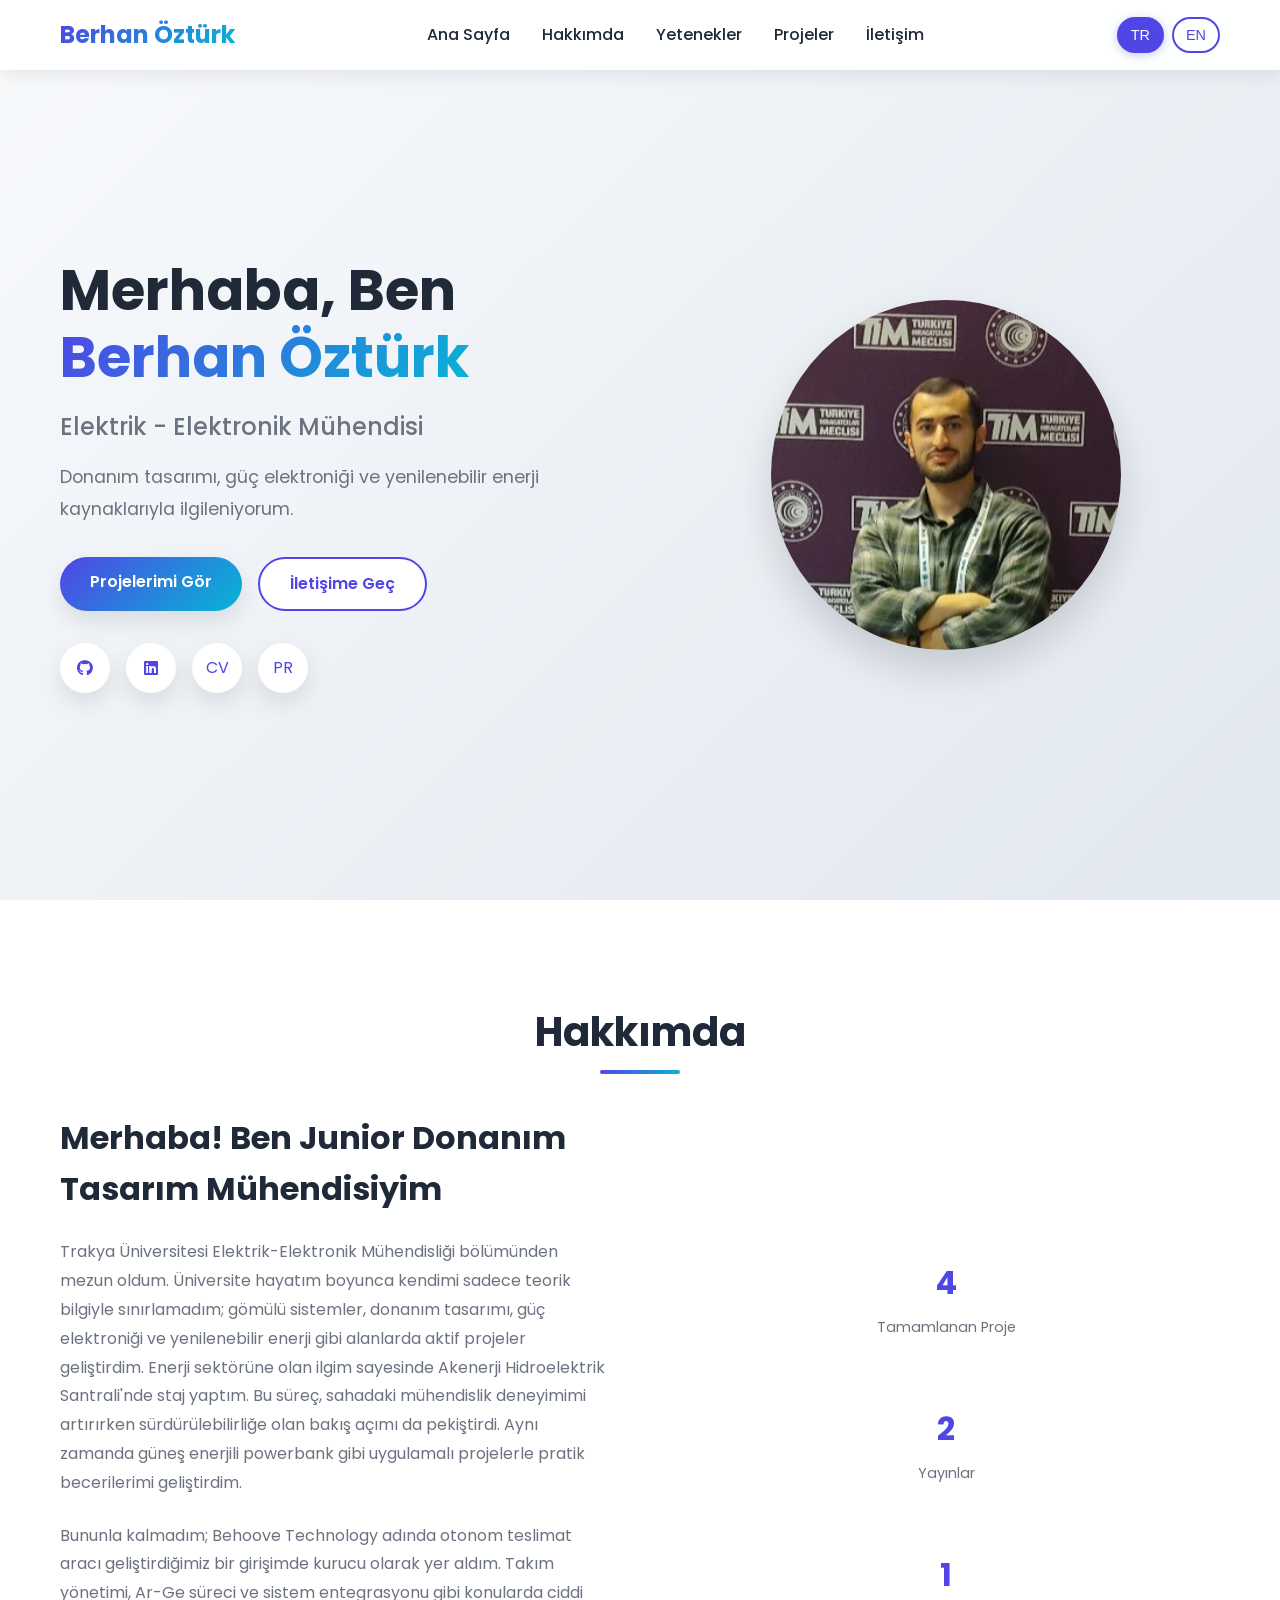
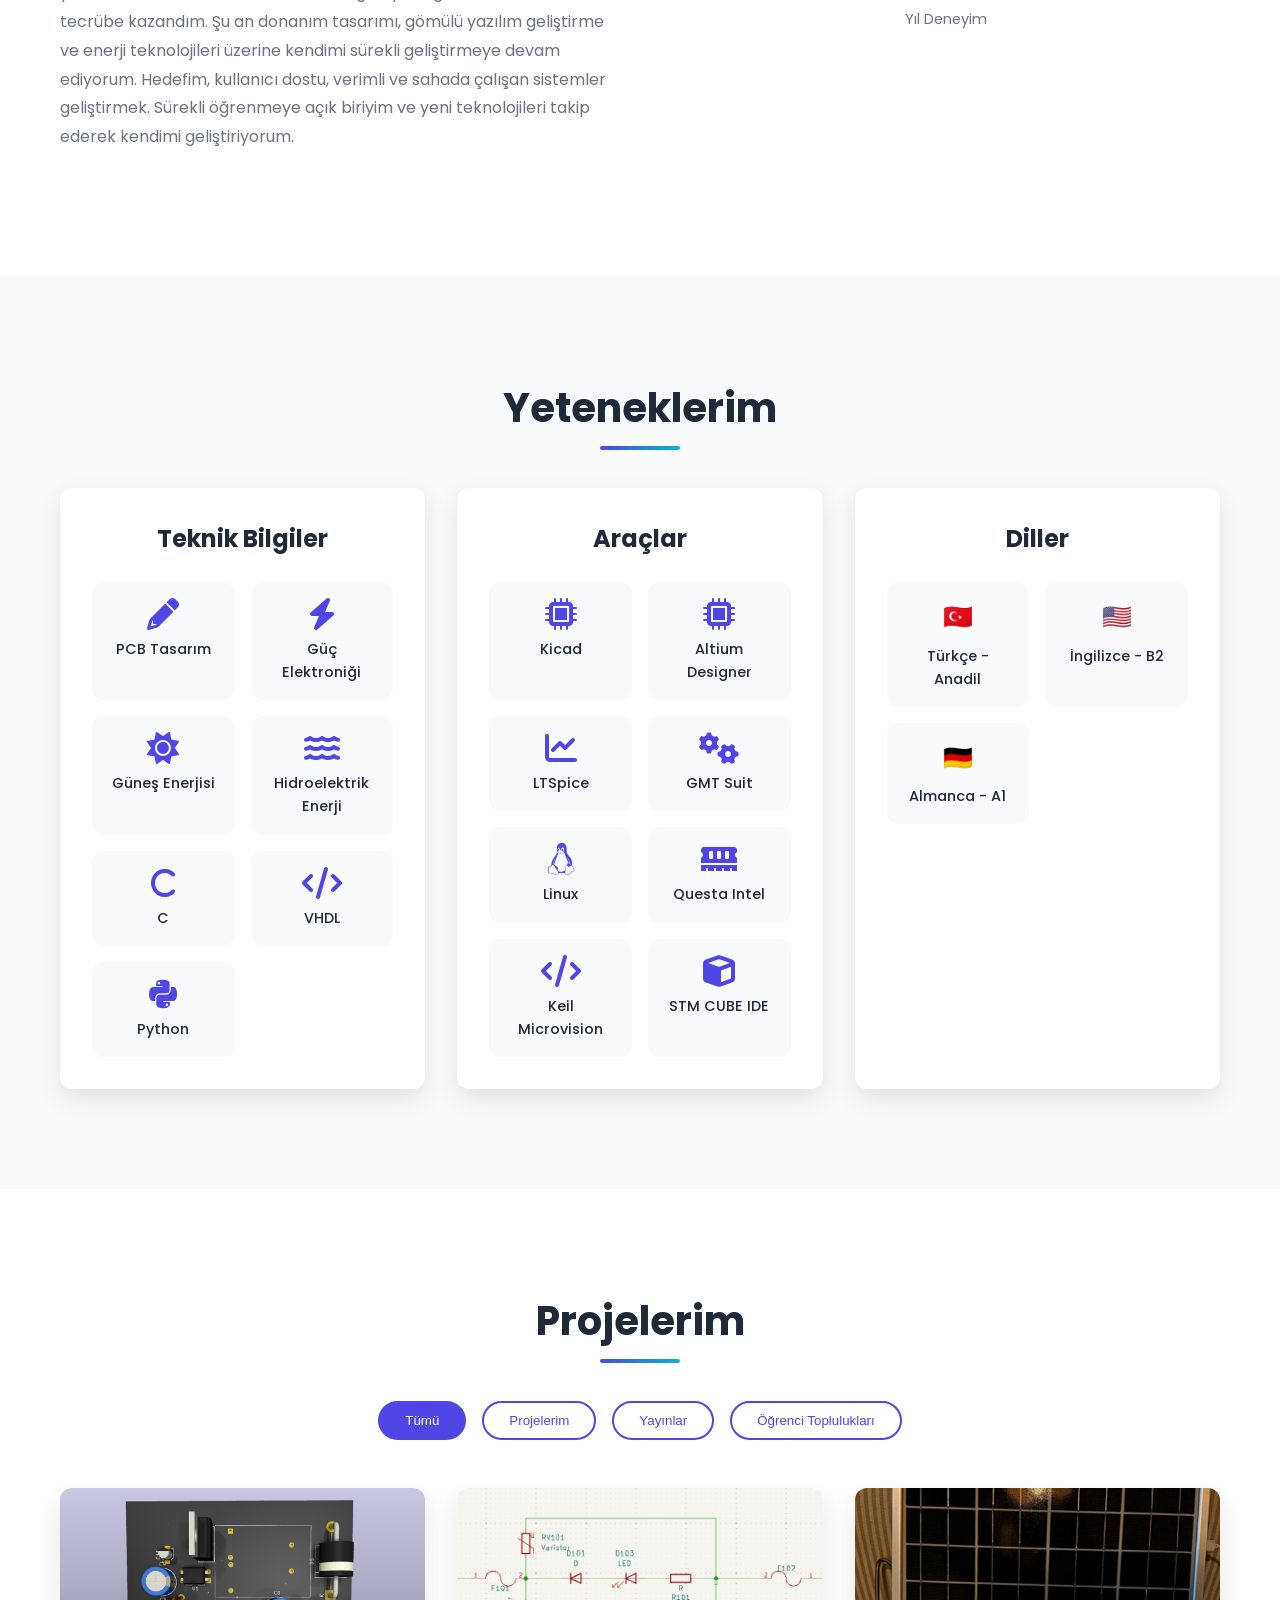
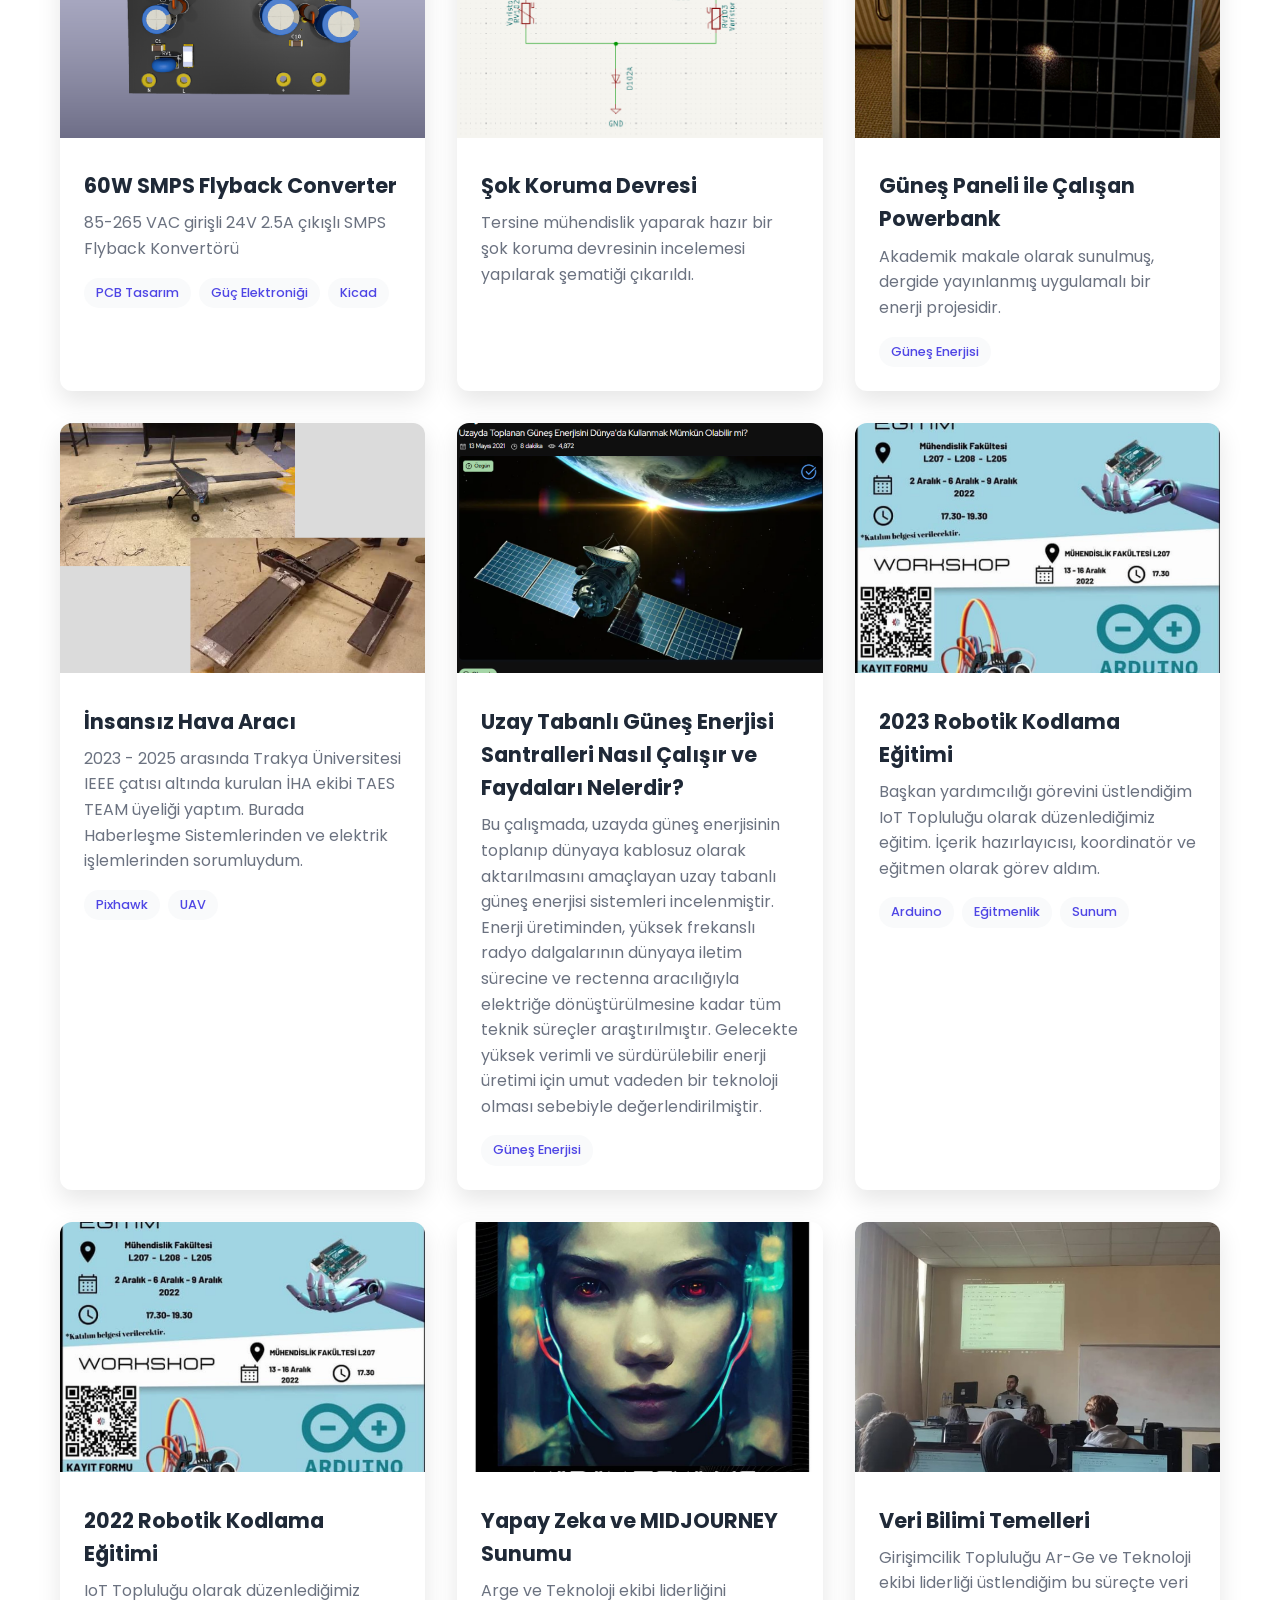
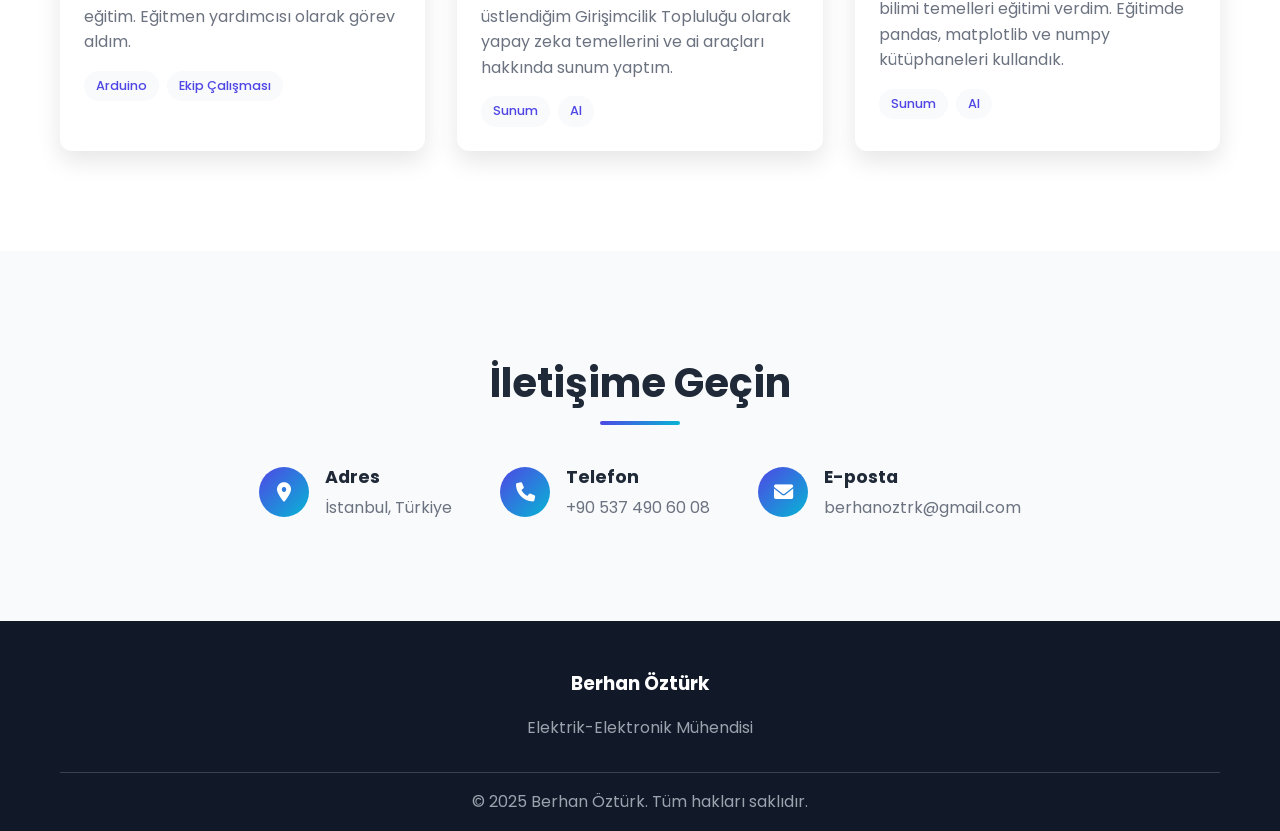
==== index.html @ a97c9b1b "A" ====
<!DOCTYPE html>
<html lang="tr">
<head>
    <meta charset="UTF-8">
    <meta name="viewport" content="width=device-width, initial-scale=1.0">
    <title data-tr="Portfolyo - Berhan Öztürk" data-en="Portfolio - Berhan Ozturk">Portfolyo - Berhan Öztürk</title>
    <link rel="stylesheet" href="style.css">
    <link href="https://cdnjs.cloudflare.com/ajax/libs/font-awesome/6.0.0/css/all.min.css" rel="stylesheet">
    <link href="https://fonts.googleapis.com/css2?family=Poppins:wght@300;400;500;600;700&display=swap" rel="stylesheet">
</head>
<body>
    <!-- Navigation -->
    <nav class="navbar">
        <div class="nav-container">
            <div class="nav-logo">
                <a href="#home">Berhan Öztürk</a>
            </div>
            <div class="nav-menu" id="nav-menu">
                <a href="#home" class="nav-link" data-tr="Ana Sayfa" data-en="Home">Ana Sayfa</a>
                <a href="#about" class="nav-link" data-tr="Hakkımda" data-en="About">Hakkımda</a>
                <a href="#skills" class="nav-link" data-tr="Yetenekler" data-en="Skills">Yetenekler</a>
                <a href="#projects" class="nav-link" data-tr="Projeler" data-en="Projects">Projeler</a>
                <a href="#contact" class="nav-link" data-tr="İletişim" data-en="Contact">İletişim</a>
            </div>
            <div class="language-selector">
                <button class="lang-btn active" data-lang="tr">TR</button>
                <button class="lang-btn" data-lang="en">EN</button>
            </div>
            <div class="nav-toggle" id="nav-toggle">
                <span class="bar"></span>
                <span class="bar"></span>
                <span class="bar"></span>
            </div>
        </div>
    </nav>

    <!-- Hero Section -->
    <section id="home" class="hero">
        <div class="hero-container">
            <div class="hero-content">
                <h1 class="hero-title" data-tr="Merhaba, Ben <span class='highlight'>Berhan Öztürk</span>" data-en="Hello, I'm <span class='highlight'>Berhan Ozturk</span>">Merhaba, Ben <span class="highlight">Berhan Öztürk</span></h1>
                <p class="hero-subtitle" data-tr="Elektrik - Elektronik Mühendisi" data-en="Electrical - Electronic Engineer">Electrical - Electronic Engineer</p>
                <p class="hero-description" data-tr="Donanım tasarımı, güç elektroniği ve yenilenebilir enerji kaynaklarıyla ilgileniyorum." data-en="I work on hardware design, power electronics, and renewable energy systems.">
                    Donanım tasarımı, güç elektroniği ve yenilenebilir enerji kaynaklarıyla ilgileniyorum.
                </p>
                <div class="hero-buttons">
                    <a href="#projects" class="btn btn-primary" data-tr="Projelerimi Gör" data-en="View My Projects">Projelerimi Gör</a>
                    <a href="#contact" class="btn btn-secondary" data-tr="İletişime Geç" data-en="Get In Touch">İletişime Geç</a>
                </div>
                <div class="social-links">
                    <a href="https://github.com/berhanozturk" class="social-link"><i class="fab fa-github"></i></a>
                    <a href="https://www.linkedin.com/in/berhanozturk/" class="social-link"><i class="fab fa-linkedin"></i></a>
                    <a href="./images/CV.pdf" class="social-link">CV</a>
                    <a href="./images/POR.pdf" class="social-link">PR</a>
                </div>
            </div>
            <div class="hero-image">
                <div class="profile-card">
                    <div class="profile-image">
                        <img src="./images/berhan.jpeg" alt="Profil Fotoğrafı">
                    </div>
                </div>
            </div>
        </div>
    </section>

    <!-- About Section -->
    <section id="about" class="about">
        <div class="container">
            <h2 class="section-title" data-tr="Hakkımda" data-en="About Me">Hakkımda</h2>
            <div class="about-content">
                <div class="about-text">
                    <h3 data-tr="Merhaba! Ben Junior Donanım Tasarım Mühendisiyim" data-en="Hello! I'm a Junior Hardware Design Engineer"></h3>
                    <p data-tr="Trakya Üniversitesi Elektrik-Elektronik Mühendisliği bölümünden mezun oldum. Üniversite hayatım boyunca kendimi sadece teorik bilgiyle sınırlamadım; gömülü sistemler, donanım tasarımı, güç elektroniği ve yenilenebilir enerji gibi alanlarda aktif projeler geliştirdim.

Enerji sektörüne olan ilgim sayesinde Akenerji Hidroelektrik Santrali'nde staj yaptım. Bu süreç, sahadaki mühendislik deneyimimi artırırken sürdürülebilirliğe olan bakış açımı da pekiştirdi. Aynı zamanda güneş enerjili powerbank gibi uygulamalı projelerle pratik becerilerimi geliştirdim.

" data-en="I'm an Electrical & Electronics Engineering graduate from Trakya University. I specialize in hardware design, embedded systems, power electronics, and renewable energy technologies. Rather than staying in the theoretical zone, I’ve been hands-on with real-world projects throughout my education.

	During my internship at Akenerji Hydroelectric Power Plant, I gained valuable field experience in energy systems and deepened my understanding of sustainable infrastructure. I've also built practical solutions such as a solar-powered powerbank from scratch. 

	As a founder of Behoove Technology, I took part in the development of an autonomous delivery vehicle, gaining firsthand experience in team coordination, R&D, and full-stack hardware integration.

	Today, I continue improving my skills in embedded hardware, system design, and energy-based technologies — aiming to create reliable, efficient, and user-oriented systems ready for the real world."></p>
                    <p data-tr="Bununla kalmadım; Behoove Technology adında otonom teslimat aracı geliştirdiğimiz bir girişimde kurucu olarak yer aldım. Takım yönetimi, Ar-Ge süreci ve sistem entegrasyonu gibi konularda ciddi tecrübe kazandım.

Şu an donanım tasarımı, gömülü yazılım geliştirme ve enerji teknolojileri üzerine kendimi sürekli geliştirmeye devam ediyorum. Hedefim, kullanıcı dostu, verimli ve sahada çalışan sistemler geliştirmek. Sürekli öğrenmeye açık biriyim ve yeni teknolojileri takip ederek kendimi geliştiriyorum." data-en="I didn't stop there; I was a co-founder of Behoove Technology, a startup where we developed an autonomous delivery vehicle. I gained significant experience in team management, R&D processes, and system integration. Currently, I continue to develop myself in hardware design, embedded software development, and energy technologies. My goal is to develop user-friendly, efficient, and field-ready systems. I am always open to continuous learning and keep myself updated by following new technologies."></p>
                    
                </div>
                 <div class="about-stats">
                        <div class="stat">
                            <h4>4</h4>
                            <p data-tr="Tamamlanan Proje" data-en="Completed Projects">Tamamlanan Proje</p>
                        </div>
                        <div class="stat">
                            <h4>2</h4>
                            <p data-tr="Yayınlar" data-en="Publication">Yayınlar</p>
                        </div>
                        <div class="stat">
                            <h4>1</h4>
                            <p data-tr="Yıl Deneyim" data-en="Years Experience">Yıl Deneyim</p>
                        </div>
                    </div>
            </div>
        </div>
    </section>

    <!-- Skills Section -->
    <section id="skills" class="skills">
        <div class="container">
            <h2 class="section-title" data-tr="Yeteneklerim" data-en="My Skills"></h2>
            <div class="skills-grid">
                <div class="skill-category">
                    <h3 data-tr="Teknik Bilgiler" data-en="Technical Skills">Teknik Bilgiler</h3>
                    <div class="skill-items">
                        <div class="skill-item">
                            <i class="fa fa-pencil"></i>
                            <span data-tr="PCB Tasarım" data-en="PCB Design">PCB Tasarım</span>
                        </div>
			<div class="skill-item">
                            <i class="fa fa-bolt"></i>
                            <span data-tr="Güç Elektroniği" data-en="Power Electronics">Güç Elektroniği</span>
                        </div>
                        <div class="skill-item">
                            <i class="fa fa-sun"></i>
                            <span data-tr="Güneş Enerjisi" data-en="Solar Energy">Güneş Enerjisi</span>
                        </div>
                        <div class="skill-item">
                            <i class="fa fa-water"></i>
                            <span data-tr="Hidroelektrik Enerji" data-en="Hydroelectric Energy">Hidroelektrik Enerji</span>
                        </div>
                        <div class="skill-item">
                            <i class="fab fa-c"></i>
                            <span>C</span>
                        </div>
                        <div class="skill-item">
                            <i class="fa fa-code"></i>
                            <span>VHDL</span>
                        </div>
			<div class="skill-item">
                            <i class="fab fa-python"></i>
                            <span>Python</span>
                        </div>
                    </div>
                </div>
                <div class="skill-category">
                    <h3 data-tr="Araçlar" data-en="Tools">Araçlar</h3>
                    <div class="skill-items">
                        <div class="skill-item">
                            <i class="fas fa-microchip"></i>
                            <span>Kicad</span>
                        </div>
                        <div class="skill-item">
                            <i class="fas fa-microchip"></i>
                            <span>Altium Designer</span>
                        </div>
                        <div class="skill-item">
                            <i class="fas fa-chart-line"></i>
                            <span>LTSpice</span>
                        </div>
                        <div class="skill-item">
                            <i class="fas fa-cogs"></i>
                            <span>GMT Suit</span>
                        </div>
			<div class="skill-item">
                            <i class="fab fa-linux"></i>
                            <span>Linux</span>
                        </div>
			<div class="skill-item">
                            <i class="fas fa-memory"></i>
                            <span>Questa Intel</span>
                        </div>
			<div class="skill-item">
                            <i class="fas fa-code"></i>
                            <span>Keil Microvision</span>
                        </div>
			<div class="skill-item">
                            <i class="fas fa-cube"></i>
                            <span>STM CUBE IDE</span>
                        </div>
                    </div>
                </div>
                <div class="skill-category">
                    <h3 data-tr="Diller" data-en="Languages">Diller</h3>
                    <div class="skill-items">
                        <div class="skill-item">
                            <span class="flag-icon">🇹🇷</span>
                            <span data-tr="Türkçe - Anadil" data-en="Turkish - Native">Türkçe - Anadil</span>
                        </div>
                        <div class="skill-item">
                            <span class="flag-icon">🇺🇸</span>
                            <span data-tr="İngilizce - B2" data-en="English - B2">İngilizce - B2</span>
                        </div>
                        <div class="skill-item">
                            <span class="flag-icon">🇩🇪</span>
                            <span data-tr="Almanca - A1" data-en="German - A1">Almanca - A1</span>
                        </div>
                    </div>
                </div>
            </div>
        </div>
    </section>

    <!-- Projects Section -->
    <section id="projects" class="projects">
        <div class="container">
            <h2 class="section-title" data-tr="Projelerim" data-en="My Projects">Projelerim</h2>
            <div class="projects-filter">
                <button class="filter-btn active" data-filter="all" data-tr="Tümü" data-en="All">Tümü</button>
                <button class="filter-btn" data-filter="Projects" data-tr="Projelerim" data-en="Projects">Projelerim</button>
                <button class="filter-btn" data-filter="Publication" data-tr="Yayınlar" data-en="Publication">Yayınlar</button>
                <button class="filter-btn" data-filter="University" data-tr="Öğrenci Toplulukları" data-en="University">Öğrenci Toplulukları</button>
            </div>
            <div class="projects-grid">
                <div class="project-card" data-category="Projects">
                    <div class="project-image">
                        <img src="./images/flyback.png" alt="Flyback">
                        <div class="project-overlay">
                            <div class="project-links">
                                
                                <a href="#" class="project-link"><i class="fab fa-github"></i></a>
                            </div>
                        </div>
                    </div>
                    <div class="project-content">
                        <h3 data-tr="60W SMPS Flyback Converter" data-en="60W SMPS Flyback Converter">60W SMPS Flyback Converter</h3>
                        <p data-tr="85-265 VAC girişli 24V 2.5A çıkışlı SMPS Flyback Konvertörü" data-en="input: 85-265 VAC, output: 24V 2.5A SMPS Flyback Converter">85-265 VAC girişli 24V 2.5A çıkışlı SMPS Flyback Konvertörü.</p>
                        <div class="project-tech">
                            <span>PCB Tasarım</span>
                            <span>Güç Elektroniği</span>
                            <span>Kicad</span>
                        </div>
                    </div>
                </div>

                <div class="project-card" data-category="Projects">
                    <div class="project-image">
                        <img src="./images/sokkoruma.png" alt="Şok Koruma Devresi">
                        <div class="project-overlay">
                            <div class="project-links">
                                <a href="#" class="project-link"><i class="fab fa-github"></i></a>
                            </div>
                        </div>
                    </div>
                    <div class="project-content">
                        <h3 data-tr="Şok Koruma Devresi" data-en="Electric Shock Protection Circuit">Şok Koruma Devresi</h3>
                        <p data-tr="Tersine mühendislik yaparak hazır bir şok koruma devresinin incelemesi yapılarak şematiği çıkarıldı." data-en="A reverse engineering study was conducted on a pre-built electric shock protection circuit, and its schematic was extracted.</p>
                        <div class="project-tech">
                            <span>PCB Tasarım</span>
                            <span>Kicad</span>
                        </div>
                    </div>
                

                <div class="project-card" data-category="Projects">
                    <div class="project-image">
                        <img src="./images/gunes.png" alt="Güneş Paneli ile Çalışan Powerbank">
                        <div class="project-overlay">
                            <div class="project-links">
                                <a href="#" class="project-link"><i class="fab fa-github"></i></a>
                            </div>
                        </div>
                    </div>
                    <div class="project-content">
                        <h3 data-tr="Güneş Paneli ile Çalışan Powerbank" data-en="APPLICATION OF A SOLAR-POWERED PORTABLE CHARGER">Güneş Paneli ile Çalışan Powerbank</h3>
                        <p data-tr="Akademik makale olarak sunulmuş, dergide yayınlanmış uygulamalı bir enerji projesidir." data-en="This is an applied energy project that was formally presented as a research paper and published in a peer-reviewed journal.">Akademik makale olarak sunulmuş, dergide yayınlanmış uygulamalı bir enerji projesidir.</p>
                        <div class="project-tech">
                            <span>Güneş Enerjisi</span>
                        </div>
                    </div>
                </div>

                <div class="project-card" data-category="Projects">
                    <div class="project-image">
                        <img src="./images/iha.png" alt="IHA">
                        <div class="project-overlay">
                            <div class="project-links">
                                <a href="#" class="project-link"><i class="fas fa-eye"></i></a>
                            </div>
                        </div>
                    </div>
                    <div class="project-content">
                        <h3 data-tr="İnsansız Hava Aracı" data-en="UAV">İnsansız Hava Aracı</h3>
                        <p data-tr="2023 - 2025 arasında Trakya Üniversitesi IEEE çatısı altında kurulan İHA ekibi TAES TEAM üyeliği yaptım. Burada Haberleşme Sistemlerinden ve elektrik işlemlerinden sorumluydum." data-en="Between 2023 and 2025, I was a member of the TAES TEAM, an unmanned aerial vehicle (UAV) team founded under the IEEE branch at Trakya University. I was responsible for communication systems and electrical operations within the team.">2023 - 2025 arasında Trakya Üniversitesi IEEE çatısı altında kurulan İHA ekibi TAES TEAM üyeliği yaptım. Burada Haberleşme Sistemlerinden ve elektrik işlemlerinden sorumluydum.</p>
                        <div class="project-tech">
                            <span>Pixhawk</span>
                            <span>UAV</span>
                        </div>
                    </div>
                </div>
                
                <div class="project-card" data-category="Publication">
                    <div class="project-image">
                        <img src="./images/makale.png" alt="Makale">
                        <div class="project-overlay">
                            <div class="project-links">
                                <a href="#" class="project-link"><i class="fab fa-github"></i></a>
                            </div>
                        </div>
                    </div>
                    <div class="project-content">
                        <h3 data-tr="Uzay Tabanlı Güneş Enerjisi Santralleri Nasıl Çalışır ve Faydaları Nelerdir?" data-en="How Space-Based Solar Power Plants Work and What Their Benefits Are">Uzay Tabanlı Güneş Enerjisi Santralleri Nasıl Çalışır ve Faydaları Nelerdir?</h3>
                        <p data-tr="Bu çalışmada, uzayda güneş enerjisinin toplanıp dünyaya kablosuz olarak aktarılmasını amaçlayan uzay tabanlı güneş enerjisi sistemleri incelenmiştir. Enerji üretiminden, yüksek frekanslı radyo dalgalarının dünyaya iletim sürecine ve rectenna aracılığıyla elektriğe dönüştürülmesine kadar tüm teknik süreçler araştırılmıştır. Gelecekte yüksek verimli ve sürdürülebilir enerji üretimi için umut vadeden bir teknoloji olması sebebiyle değerlendirilmiştir." data-en="This study investigates space-based solar power (SBSP) systems, which aim to collect solar energy in space and transmit it wirelessly to Earth. The research covers the entire technical process — from energy generation, the transmission of high-frequency radio waves to Earth, to their conversion into electricity via rectennas. SBSP is evaluated as a promising technology for high-efficiency and sustainable energy production in the future.">Bu çalışmada, uzayda güneş enerjisinin toplanıp dünyaya kablosuz olarak aktarılmasını amaçlayan uzay tabanlı güneş enerjisi sistemleri incelenmiştir. Enerji üretiminden, yüksek frekanslı radyo dalgalarının dünyaya iletim sürecine ve rectenna aracılığıyla elektriğe dönüştürülmesine kadar tüm teknik süreçler araştırılmıştır. Gelecekte yüksek verimli ve sürdürülebilir enerji üretimi için umut vadeden bir teknoloji olması sebebiyle değerlendirilmiştir.</p>
                        <div class="project-tech">
                            <span>Güneş Enerjisi</span>
                        </div>
                    </div>
                </div>
                <div class="project-card" data-category="University">
                    <div class="project-image">
                        <img src="./images/robotik.png" alt="Robotik Kodlama Eğitimi">
                        <div class="project-overlay">
                            <div class="project-links">
                                <a href="#" class="project-link"><i class="fab fa-github"></i></a>
                            </div>
                        </div>
                    </div>
                    <div class="project-content">
                        <h3 data-tr="2023 Robotik Kodlama Eğitimi" data-en="2023 Robotic Coding Lessons">2023 Robotik Kodlama Eğitimi</h3>
                        <p data-tr="Başkan yardımcılığı görevini üstlendiğim IoT Topluluğu olarak düzenlediğimiz eğitim. İçerik hazırlayıcısı, koordinatör ve eğitmen olarak görev aldım." data-en="As the Vice President of the IoT Community, I organized a training program where I served as the content developer, coordinator, and instructor.">Başkan yardımcılığı görevini üstlendiğim IoT Topluluğu olarak düzenlediğimiz eğitim. İçerik hazırlayıcısı, koordinatör ve eğitmen olarak görev aldım.</p>
                        <div class="project-tech">
                            <span>Arduino</span>
                            <span>Eğitmenlik</span>
                            <span>Sunum</span>
                        </div>
                    </div>
                </div>
                <div class="project-card" data-category="University">
                    <div class="project-image">
                        <img src="./images/robotik.png" alt="Blog Sitesi">
                        <div class="project-overlay">
                            <div class="project-links">
                                <a href="#" class="project-link"><i class="fab fa-github"></i></a>
                            </div>
                        </div>
                    </div>
                    <div class="project-content">
                        <h3 data-tr="2022 Robotik Kodlama Eğitimi" data-en="2022 Robotic Coding Lessons">2022 Robotik Kodlama Eğitimi</h3>
                        <p data-tr="IoT Topluluğu olarak düzenlediğimiz eğitim. Eğitmen yardımcısı olarak görev aldım." data-en="I took part as an assistant instructor in a training program organized by the IoT Community.">IoT Topluluğu olarak düzenlediğimiz eğitim. Eğitmen yardımcısı olarak görev aldım.</p>
                        <div class="project-tech">
                            <span>Arduino</span>
                            <span>Ekip Çalışması</span>
                        </div>
                    </div>
                </div>
                <div class="project-card" data-category="University">
                    <div class="project-image">
                        <img src="./images/ai.png" alt="AI ve MIDJOURNEY Sunumu">
                        <div class="project-overlay">
                            <div class="project-links">
                                <a href="#" class="project-link"><i class="fab fa-github"></i></a>
                            </div>
                        </div>
                    </div>
                    <div class="project-content">
                        <h3 data-tr="Yapay Zeka ve MIDJOURNEY Sunumu" data-en="AI and MIdjourney">Yapay Zeka ve MIDJOURNEY Sunumu</h3>
                        <p data-tr="Arge ve Teknoloji ekibi liderliğini üstlendiğim Girişimcilik Topluluğu olarak yapay zeka temellerini ve ai araçları hakkında sunum yaptım." data-en="As the R&D and Technology Team Lead of the Entrepreneurship Community, I delivered a presentation on the fundamentals of artificial intelligence and AI tools.">Arge ve Teknoloji ekibi liderliğini üstlendiğim Girişimcilik Topluluğu olarak yapay zeka temellerini ve ai araçları hakkında sunum yaptım.</p>
                        <div class="project-tech">
                            <span>Sunum</span>
                            <span>AI</span>
                        </div>
                    </div>
                </div>
                <div class="project-card" data-category="University">
                    <div class="project-image">
                        <img src="./images/veribilimi.png" alt="Veri Bilimi Temelleri">
                        <div class="project-overlay">
                            <div class="project-links">
                                <a href="#" class="project-link"><i class="fab fa-github"></i></a>
                            </div>
                        </div>
                    </div>
                    <div class="project-content">
                        <h3 data-tr="Veri Bilimi Temelleri" data-en="Basic Data Science">Veri Bilimi Temelleri</h3>
                        <p data-tr="Girişimcilik Topluluğu Ar-Ge ve Teknoloji ekibi liderliği üstlendiğim bu süreçte veri bilimi temelleri eğitimi verdim. Eğitimde pandas, matplotlib ve numpy kütüphaneleri kullandık." data-en="During my time as the R&D and Technology Team Lead of the Entrepreneurship Community, I conducted a training on the fundamentals of data science. The training covered key Python libraries such as Pandas, Matplotlib, and NumPy.">Arge ve Teknoloji ekibi liderliğini üstlendiğim Girişimcilik Topluluğu olarak yapay zeka temellerini ve ai araçları hakkında sunum yaptım.</p>
                        <div class="project-tech">
                            <span>Sunum</span>
                            <span>AI</span>
                        </div>
                    </div>
                </div>
    </section>

 <!-- Contact Section -->
    <section id="contact" class="contact">
        <div class="container">
            <h2 class="section-title" data-tr="İletişime Geçin" data-en="Get In Touch">İletişime Geçin</h2>
            <div class="contact-content">
                <div class="contact-info">
                    <div class="contact-item">
                        <i class="fas fa-map-marker-alt"></i>
                        <div>
                            <h4 data-tr="Adres" data-en="Address">Adres</h4>
                            <p data-tr="İstanbul, Türkiye" data-en="Istanbul, Turkey">İstanbul, Türkiye</p>
                        </div>
                    </div>
                    <div class="contact-item">
                        <i class="fas fa-phone"></i>
                        <div>
                            <h4 data-tr="Telefon" data-en="Phone">Telefon</h4>
                            <p>+90 537 490 60 08</p>
                        </div>
                    </div>
                    <div class="contact-item">
                        <i class="fas fa-envelope"></i>
                        <div>
                            <h4 data-tr="E-posta" data-en="Email">E-posta</h4>
                            <p>berhanoztrk@gmail.com</p>
                        </div>
                    </div>
                </div>
            </div>
        </div>
    </section>

    <!-- Footer -->
    <footer class="footer">
        <div class="container">
            <div class="footer-content">
                <div class="footer-section">
                    <h3 data-tr="Berhan Öztürk" data-en="Berhan Ozturk">Berhan Öztürk</h3>
                    <p data-tr="Elektrik-Elektronik Mühendisi" data-en="Electrical-Electronics Engineer">Elektrik-Elektronik Mühendisi</p>
                </div>
                
            </div>
            <div class="footer-bottom">
                <p data-tr="&copy; 2025 Berhan Öztürk. Tüm hakları saklıdır." data-en="&copy; 2025 Berhan Ozturk. All rights reserved.">&copy; 2025 Berhan Öztürk. Tüm hakları saklıdır.</p>
            </div>
        </div>
    </footer>

    <script src="script.js"></script>
</body>
</html>
---- style.css ----
/* Reset and Base Styles */
* {
    margin: 0;
    padding: 0;
    box-sizing: border-box;
}

:root {
    --primary-color: #4f46e5;
    --secondary-color: #06b6d4;
    --accent-color: #f59e0b;
    --text-dark: #1f2937;
    --text-light: #6b7280;
    --text-white: #ffffff;
    --bg-dark: #111827;
    --bg-light: #f9fafb;
    --bg-white: #ffffff;
    --gradient: linear-gradient(135deg, #4f46e5 0%, #06b6d4 100%);
    --shadow: 0 10px 25px rgba(0, 0, 0, 0.1);
    --shadow-lg: 0 20px 40px rgba(0, 0, 0, 0.15);
    --border-radius: 12px;
    --transition: all 0.3s ease;
}

body {
    font-family: 'Poppins', sans-serif;
    line-height: 1.6;
    color: var(--text-dark);
    background-color: var(--bg-white);
    overflow-x: hidden;
}

.container {
    max-width: 1200px;
    margin: 0 auto;
    padding: 0 20px;
}

/* Navigation */
.navbar {
    position: fixed;
    top: 0;
    width: 100%;
    background: rgba(255, 255, 255, 0.95);
    backdrop-filter: blur(10px);
    z-index: 1000;
    padding: 1rem 0;
    transition: var(--transition);
    box-shadow: 0 2px 20px rgba(0, 0, 0, 0.1);
}

.nav-container {
    max-width: 1200px;
    margin: 0 auto;
    padding: 0 20px;
    display: flex;
    justify-content: space-between;
    align-items: center;
}

.nav-logo a {
    font-size: 1.5rem;
    font-weight: 700;
    color: var(--primary-color);
    text-decoration: none;
    background: var(--gradient);
    -webkit-background-clip: text;
    -webkit-text-fill-color: transparent;
    background-clip: text;
}

.nav-menu {
    display: flex;
    gap: 2rem;
}

.nav-link {
    color: var(--text-dark);
    text-decoration: none;
    font-weight: 500;
    transition: var(--transition);
    position: relative;
}

.nav-link::after {
    content: '';
    position: absolute;
    bottom: -5px;
    left: 0;
    width: 0;
    height: 2px;
    background: var(--gradient);
    transition: var(--transition);
}

.nav-link:hover::after {
    width: 100%;
}

.nav-toggle {
    display: none;
    flex-direction: column;
    cursor: pointer;
}

.language-selector {
    display: flex;
    gap: 0.5rem;
}

.lang-btn {
    padding: 8px 12px;
    border: 2px solid var(--primary-color);
    background: transparent;
    color: var(--primary-color);
    border-radius: 20px;
    cursor: pointer;
    font-weight: 500;
    font-size: 0.9rem;
    transition: var(--transition);
    min-width: 45px;
}

.lang-btn:hover {
    background: var(--primary-color);
    color: var(--text-white);
    transform: translateY(-1px);
}

.lang-btn.active {
    background: var(--primary-color);
    color: var(--text-white);
    box-shadow: 0 2px 10px rgba(79, 70, 229, 0.3);
}

.bar {
    width: 25px;
    height: 3px;
    background: var(--text-dark);
    margin: 3px 0;
    transition: var(--transition);
}

/* Hero Section */
.hero {
    min-height: 100vh;
    display: flex;
    align-items: center;
    background: linear-gradient(135deg, #f8fafc 0%, #e2e8f0 100%);
    padding: 100px 0 50px;
}

.hero-container {
    max-width: 1200px;
    margin: 0 auto;
    padding: 0 20px;
    display: grid;
    grid-template-columns: 1fr 1fr;
    gap: 4rem;
    align-items: center;
}

.hero-title {
    font-size: 3.5rem;
    font-weight: 700;
    margin-bottom: 1rem;
    line-height: 1.2;
}

.highlight {
    background: var(--gradient);
    -webkit-background-clip: text;
    -webkit-text-fill-color: transparent;
    background-clip: text;
}

.hero-subtitle {
    font-size: 1.5rem;
    color: var(--text-light);
    margin-bottom: 1rem;
    font-weight: 500;
}

.hero-description {
    font-size: 1.1rem;
    color: var(--text-light);
    margin-bottom: 2rem;
    line-height: 1.8;
}

.hero-buttons {
    display: flex;
    gap: 1rem;
    margin-bottom: 2rem;
}

.btn {
    padding: 12px 30px;
    border-radius: 50px;
    text-decoration: none;
    font-weight: 600;
    transition: var(--transition);
    border: none;
    cursor: pointer;
    display: inline-block;
    text-align: center;
}

.btn-primary {
    background: var(--gradient);
    color: var(--text-white);
    box-shadow: var(--shadow);
}

.btn-primary:hover {
    transform: translateY(-2px);
    box-shadow: var(--shadow-lg);
}

.btn-secondary {
    background: var(--bg-white);
    color: var(--primary-color);
    border: 2px solid var(--primary-color);
}

.btn-secondary:hover {
    background: var(--primary-color);
    color: var(--text-white);
    transform: translateY(-2px);
}

.social-links {
    display: flex;
    gap: 1rem;
}

.social-link {
    width: 50px;
    height: 50px;
    border-radius: 50%;
    background: var(--bg-white);
    display: flex;
    align-items: center;
    justify-content: center;
    color: var(--primary-color);
    text-decoration: none;
    box-shadow: var(--shadow);
    transition: var(--transition);
}

.social-link:hover {
    background: var(--primary-color);
    color: var(--text-white);
    transform: translateY(-3px);
}

.profile-card {
    position: relative;
    display: flex;
    justify-content: center;
}

.profile-image {
    width: 350px;
    height: 350px;
    border-radius: 50%;
    overflow: hidden;
    box-shadow: var(--shadow-lg);
    position: relative;
}

.profile-image::before {
    content: '';
    position: absolute;
    inset: -5px;
    background: var(--gradient);
    border-radius: 50%;
    z-index: -1;
}

.profile-image img {
    width: 100%;
    height: 100%;
    object-fit: cover;
}

/* About Section */
.about {
    padding: 100px 0;
    background: var(--bg-white);
}

.section-title {
    font-size: 2.5rem;
    font-weight: 700;
    text-align: center;
    margin-bottom: 3rem;
    color: var(--text-dark);
    position: relative;
}

.section-title::after {
    content: '';
    position: absolute;
    bottom: -10px;
    left: 50%;
    transform: translateX(-50%);
    width: 80px;
    height: 4px;
    background: var(--gradient);
    border-radius: 2px;
}

.about-content {
    display: grid;
    grid-template-columns: 1fr 1fr;
    gap: 4rem;
    align-items: center;
}

.about-text h3 {
    font-size: 2rem;
    margin-bottom: 1.5rem;
    color: var(--text-dark);
}

.about-text p {
    color: var(--text-light);
    margin-bottom: 1.5rem;
    line-height: 1.8;
}

.about-stats {
    display: grid;
    gap: 2rem;
    margin-top: 2rem;
}

.stat {
    text-align: center;
    margin-bottom: 2rem;
}

.stat h4 {
    font-size: 2rem;
    font-weight: 700;
    color: var(--primary-color);
    margin-bottom: 0.5rem;
}

.stat p {
    color: var(--text-light);
    font-size: 0.9rem;
}

.about-image img {
    width: 100%;
    height: auto;
    border-radius: var(--border-radius);
    box-shadow: var(--shadow-lg);
}

/* Skills Section */
.skills {
    padding: 100px 0;
    background: var(--bg-light);
}

.skills-grid {
    display: grid;
    grid-template-columns: repeat(3, 1fr);
    gap: 2rem;
}

.skill-category {
    background: var(--bg-white);
    padding: 2rem;
    border-radius: var(--border-radius);
    box-shadow: var(--shadow);
    transition: var(--transition);
}

.skill-category:hover {
    transform: translateY(-5px);
    box-shadow: var(--shadow-lg);
}

.skill-category h3 {
    font-size: 1.5rem;
    margin-bottom: 1.5rem;
    color: var(--text-dark);
    text-align: center;
}

.skill-items {
    display: grid;
    grid-template-columns: repeat(2, 1fr);
    gap: 1rem;
    text-align: center;
}

.skill-item {
    display: flex;
    flex-direction: column;
    align-items: center;
    padding: 1rem;
    border-radius: var(--border-radius);
    background: var(--bg-light);
    transition: var(--transition);
}

.skill-item:hover {
    background: var(--primary-color);
    color: var(--text-white);
    transform: scale(1.05);
}

.skill-item i {
    font-size: 2rem;
    margin-bottom: 0.5rem;
    color: var(--primary-color);
}

.skill-item:hover i {
    color: var(--text-white);
}

.skill-item span {
    font-weight: 500;
    font-size: 0.9rem;
}

.flag-icon {
    font-size: 1.5rem !important;
    margin-bottom: 0.5rem !important;
    display: block !important;
}

/* Projects Section */
.projects {
    padding: 100px 0;
    background: var(--bg-white);
}

.projects-filter {
    display: flex;
    justify-content: center;
    gap: 1rem;
    margin-bottom: 3rem;
}

.filter-btn {
    padding: 10px 25px;
    border: 2px solid var(--primary-color);
    background: transparent;
    color: var(--primary-color);
    border-radius: 25px;
    cursor: pointer;
    font-weight: 500;
    transition: var(--transition);
}

.filter-btn.active,
.filter-btn:hover {
    background: var(--primary-color);
    color: var(--text-white);
}

.projects-grid {
    display: grid;
    grid-template-columns: repeat(auto-fit, minmax(350px, 1fr));
    gap: 2rem;
}

.project-card {
    background: var(--bg-white);
    border-radius: var(--border-radius);
    overflow: hidden;
    box-shadow: var(--shadow);
    transition: var(--transition);
}

.project-card:hover {
    transform: translateY(-5px);
    box-shadow: var(--shadow-lg);
}

.project-image {
    position: relative;
    overflow: hidden;
}

.project-image img {
    width: 100%;
    height: 250px;
    object-fit: cover;
    transition: var(--transition);
}

.project-overlay {
    position: absolute;
    top: 0;
    left: 0;
    right: 0;
    bottom: 0;
    background: rgba(79, 70, 229, 0.9);
    display: flex;
    align-items: center;
    justify-content: center;
    opacity: 0;
    transition: var(--transition);
}

.project-card:hover .project-overlay {
    opacity: 1;
}

.project-links {
    display: flex;
    gap: 1rem;
}

.project-link {
    width: 50px;
    height: 50px;
    border-radius: 50%;
    background: var(--bg-white);
    display: flex;
    align-items: center;
    justify-content: center;
    color: var(--primary-color);
    text-decoration: none;
    transition: var(--transition);
}

.project-link:hover {
    background: var(--secondary-color);
    color: var(--text-white);
    transform: scale(1.1);
}

.project-content {
    padding: 1.5rem;
}

.project-content h3 {
    font-size: 1.3rem;
    margin-bottom: 0.5rem;
    color: var(--text-dark);
}

.project-content p {
    color: var(--text-light);
    margin-bottom: 1rem;
    line-height: 1.6;
}

.project-tech {
    display: flex;
    gap: 0.5rem;
    flex-wrap: wrap;
}

.project-tech span {
    padding: 5px 12px;
    background: var(--bg-light);
    color: var(--primary-color);
    border-radius: 15px;
    font-size: 0.8rem;
    font-weight: 500;
}

/* Contact Section */
.contact {
    padding: 100px 0;
    background: var(--bg-light);
}

.contact-content {
    display: flex;
    justify-content: center;
    gap: 4rem;
}

.contact-info {
    display: flex;
    gap: 3rem;
    justify-content: center;
    flex-wrap: wrap;
}

.contact-item {
    display: flex;
    align-items: center;
    gap: 1rem;
    margin-bottom: 0;
}

.contact-item i {
    width: 50px;
    height: 50px;
    background: var(--gradient);
    color: var(--text-white);
    border-radius: 50%;
    display: flex;
    align-items: center;
    justify-content: center;
    font-size: 1.2rem;
}

.contact-item h4 {
    font-size: 1.1rem;
    margin-bottom: 0.25rem;
    color: var(--text-dark);
}

.contact-item p {
    color: var(--text-light);
}

.contact-form {
    background: var(--bg-white);
    padding: 2rem;
    border-radius: var(--border-radius);
    box-shadow: var(--shadow);
}

.form-group {
    margin-bottom: 1.5rem;
}

.form-group input,
.form-group textarea {
    width: 100%;
    padding: 12px 15px;
    border: 2px solid #e5e7eb;
    border-radius: var(--border-radius);
    font-family: inherit;
    font-size: 1rem;
    transition: var(--transition);
}

.form-group input:focus,
.form-group textarea:focus {
    outline: none;
    border-color: var(--primary-color);
}

.form-group textarea {
    resize: vertical;
    min-height: 120px;
}

/* Footer */
.footer {
    background: var(--bg-dark);
    color: var(--text-white);
    padding: 3rem 0 1rem;
}

.footer-content {
    grid-template-columns: repeat(3, 1fr);
    gap: 2rem;
    margin-bottom: 2rem;
}

.footer-section  {
    text-align: center;
    color: var(--text-white);
}

.footer-section h3 {
    margin-bottom: 1rem;
    color: var(--text-white);
}

.footer-section h4 {
    margin-bottom: 1rem;
    color: var(--text-white);
}

.footer-section p {
    color: #9ca3af;
    margin-bottom: 1rem;
}

.footer-section ul {
    list-style: none;
}

.footer-section ul li {
    margin-bottom: 0.5rem;
}

.footer-section ul li a {
    color: #9ca3af;
    text-decoration: none;
    transition: var(--transition);
}

.footer-section ul li a:hover {
    color: var(--text-white);
}

.footer-bottom {
    border-top: 1px solid #374151;
    padding-top: 1rem;
    text-align: center;
}

.footer-bottom p {
    color: #9ca3af;
}

/* Responsive Design */
@media (max-width: 768px) {
    .nav-menu {
        position: fixed;
        left: -100%;
        top: 70px;
        flex-direction: column;
        background-color: var(--bg-white);
        width: 100%;
        text-align: center;
        transition: 0.3s;
        box-shadow: var(--shadow);
        padding: 2rem 0;
    }

    .nav-menu.active {
        left: 0;
    }

    .nav-toggle {
        display: flex;
    }

    .nav-toggle.active .bar:nth-child(2) {
        opacity: 0;
    }

    .nav-toggle.active .bar:nth-child(1) {
        transform: translateY(8px) rotate(45deg);
    }

    .nav-toggle.active .bar:nth-child(3) {
        transform: translateY(-8px) rotate(-45deg);
    }

    .language-selector {
        position: fixed;
        top: 70px;
        right: 20px;
        z-index: 1001;
    }

    .hero-container {
        grid-template-columns: 1fr;
        text-align: center;
        gap: 2rem;
    }

    .hero-title {
        font-size: 2.5rem;
    }

    .about-content {
        grid-template-columns: 1fr;
        gap: 2rem;
    }

    .about-stats {
        justify-content: center;
    }

    .skills-grid {
        grid-template-columns: 1fr;
    }

    .skill-items {
        grid-template-columns: repeat(3, 1fr);
    }

    .projects-grid {
        grid-template-columns: 1fr;
    }

    .contact-content {
        flex-direction: column;
        gap: 2rem;
    }

    .contact-info {
        flex-direction: column;
        gap: 2rem;
    }

    .footer-content {
        grid-template-columns: 1fr;
        text-align: center;
    }

    .hero-buttons {
        flex-direction: column;
        align-items: center;
    }

    .projects-filter {
        flex-wrap: wrap;
    }
}

@media (max-width: 480px) {
    .container {
        padding: 0 15px;
    }

    .hero-title {
        font-size: 2rem;
    }

    .hero-subtitle {
        font-size: 1.2rem;
    }

    .section-title {
        font-size: 2rem;
    }

    .profile-image {
        width: 250px;
        height: 250px;
    }

    .skill-items {
        grid-template-columns: 1fr;
    }

    .projects-grid {
        grid-template-columns: 1fr;
    }
}

/* Animations */
@keyframes fadeInUp {
    from {
        opacity: 0;
        transform: translateY(30px);
    }
    to {
        opacity: 1;
        transform: translateY(0);
    }
}

@keyframes fadeInLeft {
    from {
        opacity: 0;
        transform: translateX(-30px);
    }
    to {
        opacity: 1;
        transform: translateX(0);
    }
}

@keyframes fadeInRight {
    from {
        opacity: 0;
        transform: translateX(30px);
    }
    to {
        opacity: 1;
        transform: translateX(0);
    }
}

/* Smooth scrolling */
html {
    scroll-behavior: smooth;
}

/* Loading Animation */
.loading {
    opacity: 0;
    animation: fadeInUp 0.8s ease forwards;
}

/* Utility Classes */
.text-center {
    text-align: center;
}

.text-left {
    text-align: left;
}

.text-right {
    text-align: right;
}

.mb-1 { margin-bottom: 0.5rem; }
.mb-2 { margin-bottom: 1rem; }
.mb-3 { margin-bottom: 1.5rem; }
.mb-4 { margin-bottom: 2rem; }

.mt-1 { margin-top: 0.5rem; }
.mt-2 { margin-top: 1rem; }
.mt-3 { margin-top: 1.5rem; }
.mt-4 { margin-top: 2rem; }
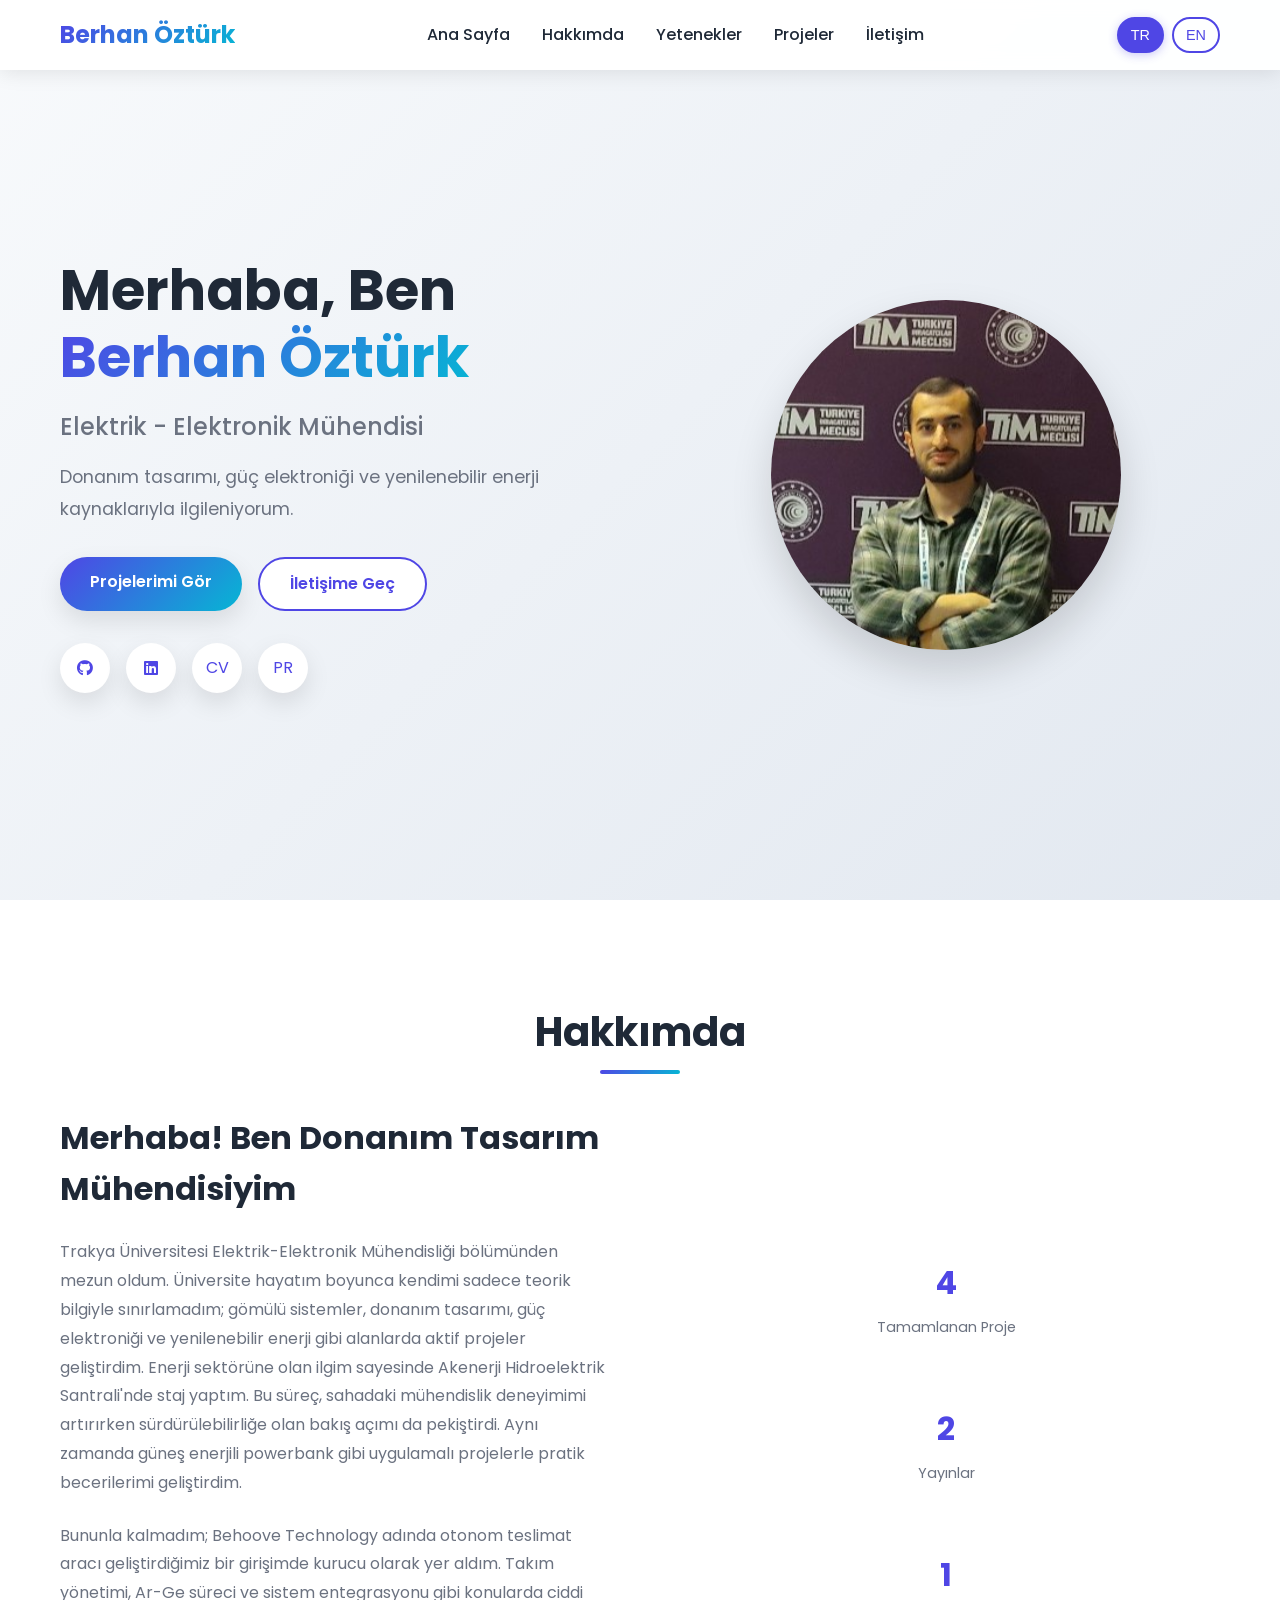
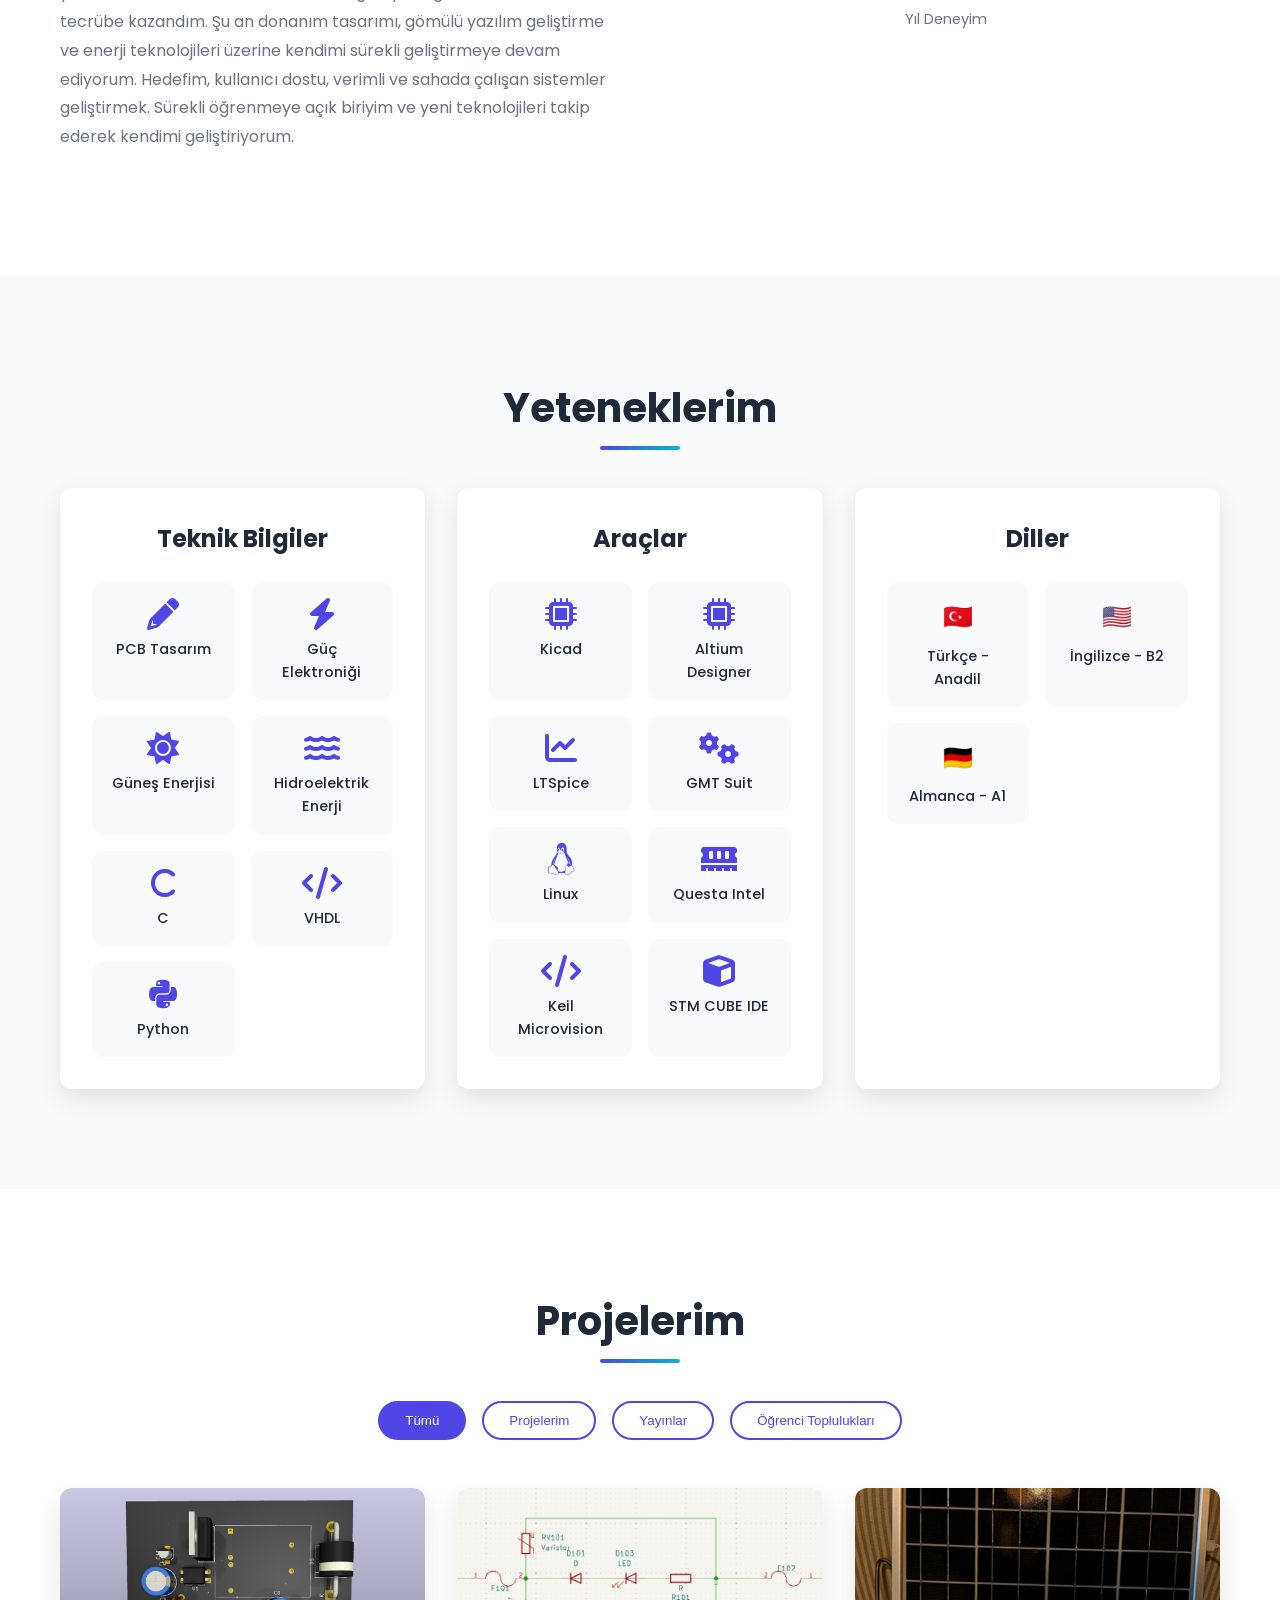
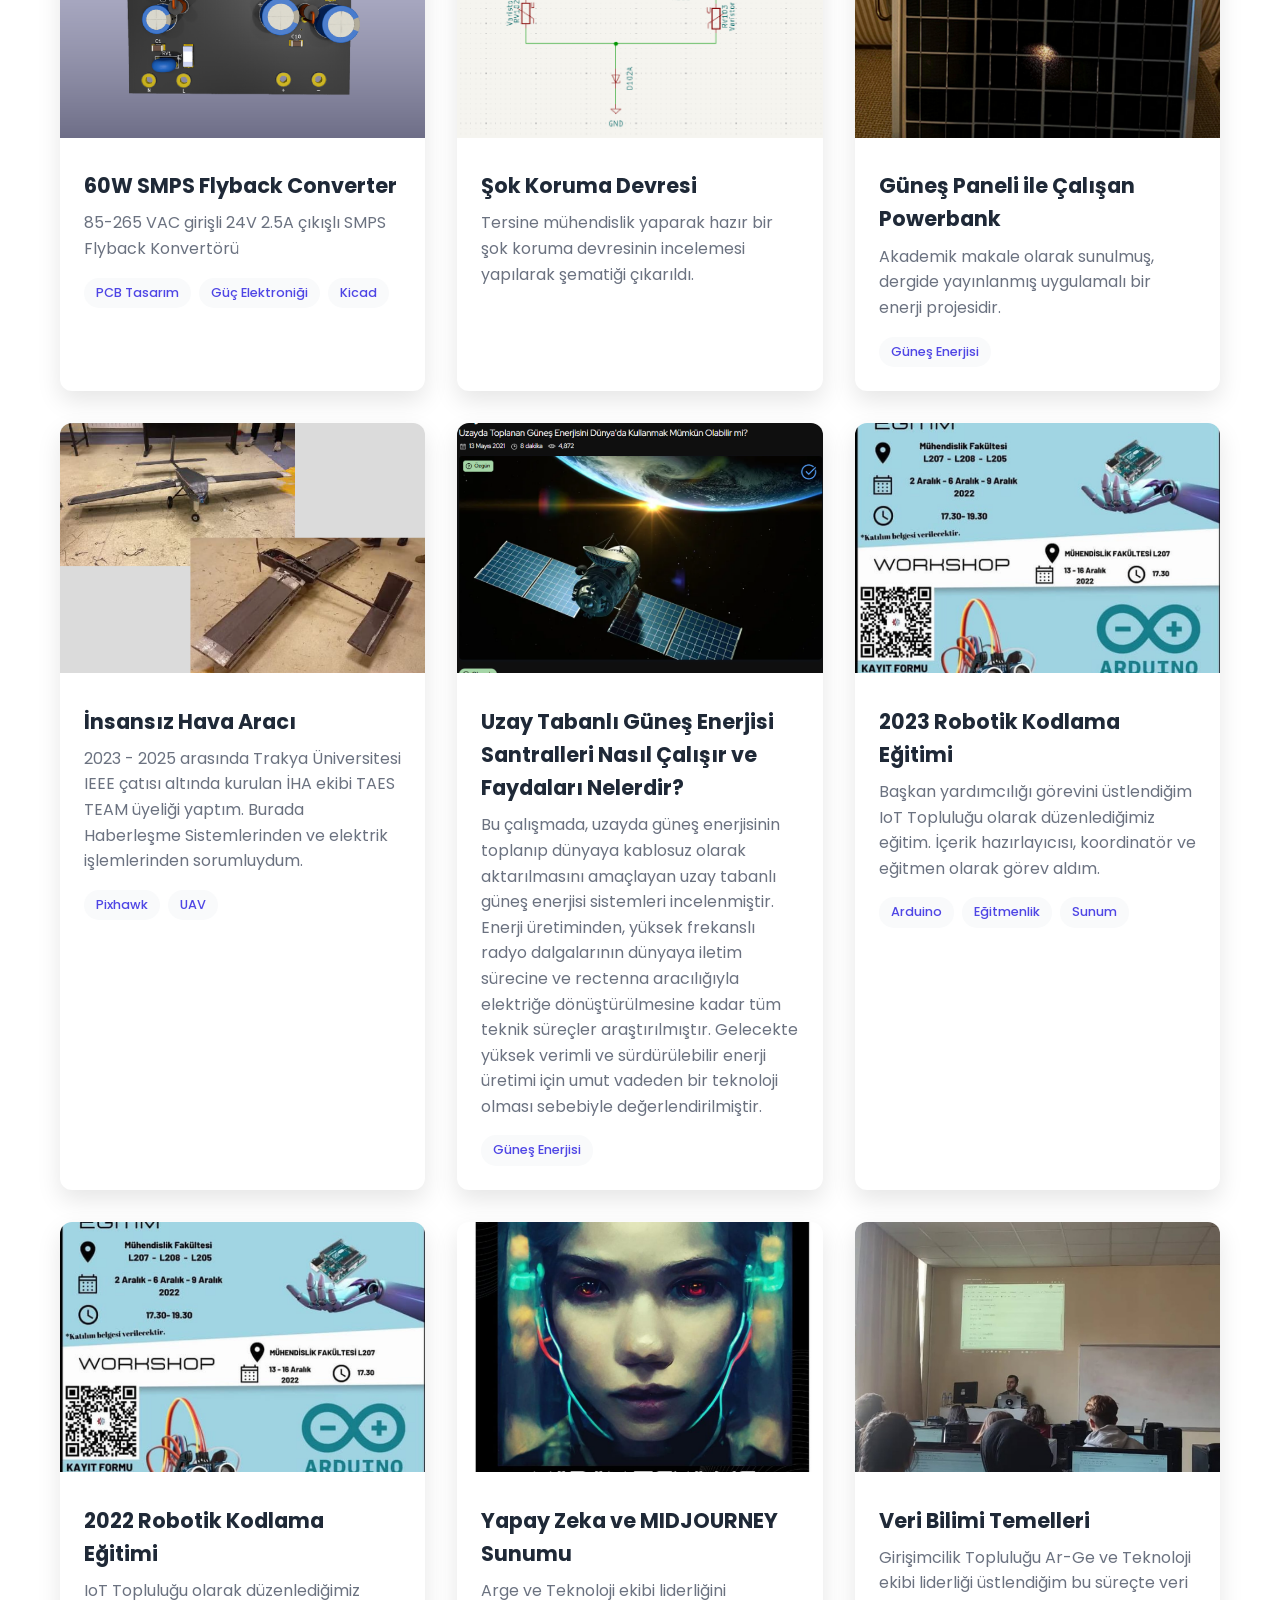
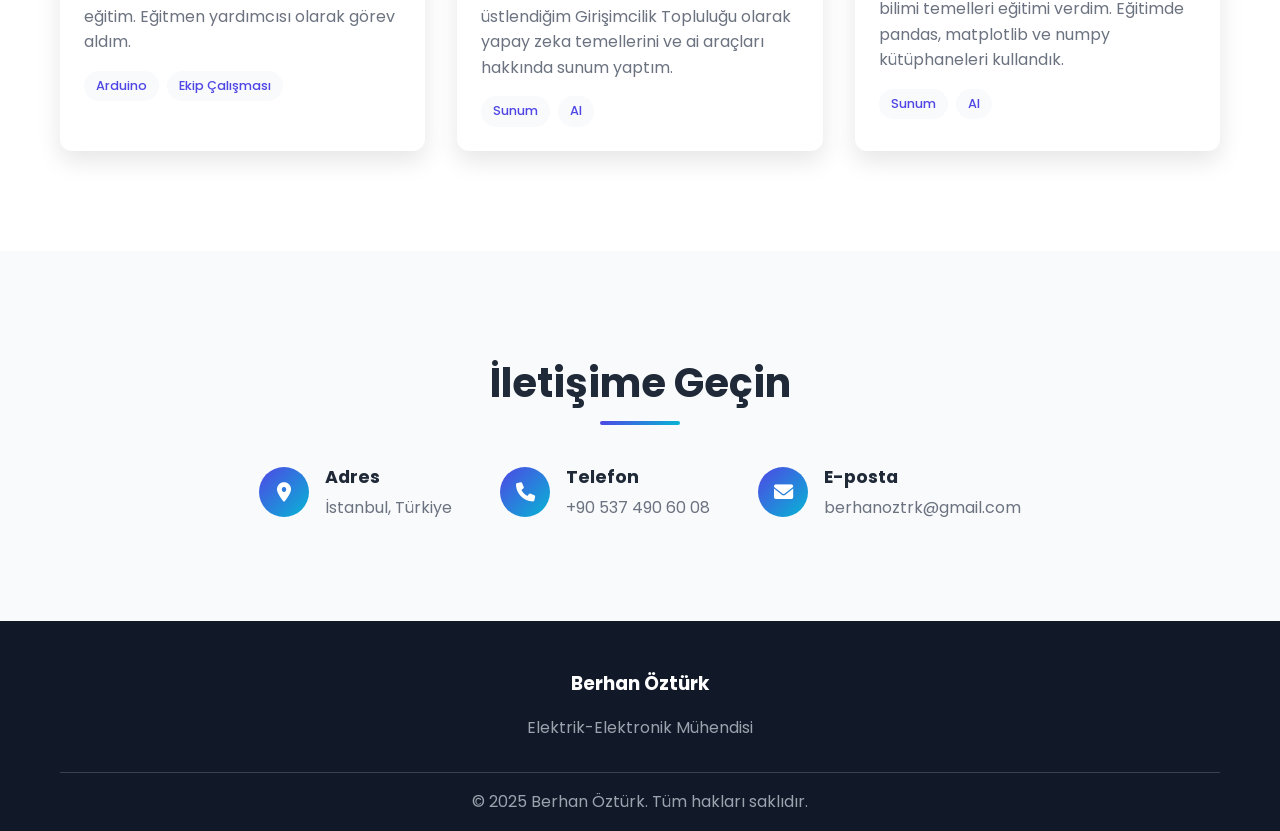
==== commit 07ebb7d4: "Update index.html" ====
--- a/index.html
+++ b/index.html
@@ -70,7 +70,7 @@
             <h2 class="section-title" data-tr="Hakkımda" data-en="About Me">Hakkımda</h2>
             <div class="about-content">
                 <div class="about-text">
-                    <h3 data-tr="Merhaba! Ben Junior Donanım Tasarım Mühendisiyim" data-en="Hello! I'm a Junior Hardware Design Engineer"></h3>
+                    <h3 data-tr="Merhaba! Ben Donanım Tasarım Mühendisiyim" data-en="Hello! I'm a Hardware Design Engineer"></h3>
                     <p data-tr="Trakya Üniversitesi Elektrik-Elektronik Mühendisliği bölümünden mezun oldum. Üniversite hayatım boyunca kendimi sadece teorik bilgiyle sınırlamadım; gömülü sistemler, donanım tasarımı, güç elektroniği ve yenilenebilir enerji gibi alanlarda aktif projeler geliştirdim.
 
 Enerji sektörüne olan ilgim sayesinde Akenerji Hidroelektrik Santrali'nde staj yaptım. Bu süreç, sahadaki mühendislik deneyimimi artırırken sürdürülebilirliğe olan bakış açımı da pekiştirdi. Aynı zamanda güneş enerjili powerbank gibi uygulamalı projelerle pratik becerilerimi geliştirdim.
@@ -218,7 +218,7 @@
                         <div class="project-overlay">
                             <div class="project-links">
                                 
-                                <a href="#" class="project-link"><i class="fab fa-github"></i></a>
+                                <a href="https://github.com/berhanozturk/SMPS-Flyback" class="project-link"><i class="fab fa-github"></i></a>
                             </div>
                         </div>
                     </div>
@@ -238,7 +238,7 @@
                         <img src="./images/sokkoruma.png" alt="Şok Koruma Devresi">
                         <div class="project-overlay">
                             <div class="project-links">
-                                <a href="#" class="project-link"><i class="fab fa-github"></i></a>
+                                <a href="https://github.com/berhanozturk/Shock-Protection/blob/main/README.md" class="project-link"><i class="fab fa-github"></i></a>
                             </div>
                         </div>
                     </div>
@@ -257,7 +257,7 @@
                         <img src="./images/gunes.png" alt="Güneş Paneli ile Çalışan Powerbank">
                         <div class="project-overlay">
                             <div class="project-links">
-                                <a href="#" class="project-link"><i class="fab fa-github"></i></a>
+                                <a href="./images/ASES.pdf" class="project-link"><i class="fab fa-github"></i></a>
                             </div>
                         </div>
                     </div>
@@ -294,7 +294,7 @@
                         <img src="./images/makale.png" alt="Makale">
                         <div class="project-overlay">
                             <div class="project-links">
-                                <a href="#" class="project-link"><i class="fab fa-github"></i></a>
+                                <a href="https://evrimagaci.org/uzay-tabanli-gunes-enerjisi-santralleri-nasil-calisir-ve-faydalari-nelerdir-10338" class="project-link"><i class="fab fa-github"></i></a>
                             </div>
                         </div>
                     </div>
@@ -311,7 +311,7 @@
                         <img src="./images/robotik.png" alt="Robotik Kodlama Eğitimi">
                         <div class="project-overlay">
                             <div class="project-links">
-                                <a href="#" class="project-link"><i class="fab fa-github"></i></a>
+                                <a href="https://www.instagram.com/p/CzyoxOVqj3H/?igsh=c3V6NGR4YWR5aGVw" class="project-link"><i class="fab fa-github"></i></a>
                             </div>
                         </div>
                     </div>
@@ -330,7 +330,7 @@
                         <img src="./images/robotik.png" alt="Blog Sitesi">
                         <div class="project-overlay">
                             <div class="project-links">
-                                <a href="#" class="project-link"><i class="fab fa-github"></i></a>
+                                <a href="https://www.instagram.com/p/Cl4Apczqw38/?igsh=aHZoOTg0MWdqcTRx" class="project-link"><i class="fab fa-github"></i></a>
                             </div>
                         </div>
                     </div>
@@ -348,7 +348,7 @@
                         <img src="./images/ai.png" alt="AI ve MIDJOURNEY Sunumu">
                         <div class="project-overlay">
                             <div class="project-links">
-                                <a href="#" class="project-link"><i class="fab fa-github"></i></a>
+                                <a href="https://www.instagram.com/p/Cj8nnrDK6wo/?igsh=MXYwZTR6YTA2N2ptag==" class="project-link"><i class="fab fa-github"></i></a>
                             </div>
                         </div>
                     </div>
@@ -366,7 +366,7 @@
                         <img src="./images/veribilimi.png" alt="Veri Bilimi Temelleri">
                         <div class="project-overlay">
                             <div class="project-links">
-                                <a href="#" class="project-link"><i class="fab fa-github"></i></a>
+                                <a href="https://www.instagram.com/p/Cj8nnrDK6wo/?igsh=MXYwZTR6YTA2N2ptag==" class="project-link"><i class="fab fa-github"></i></a>
                             </div>
                         </div>
                     </div>
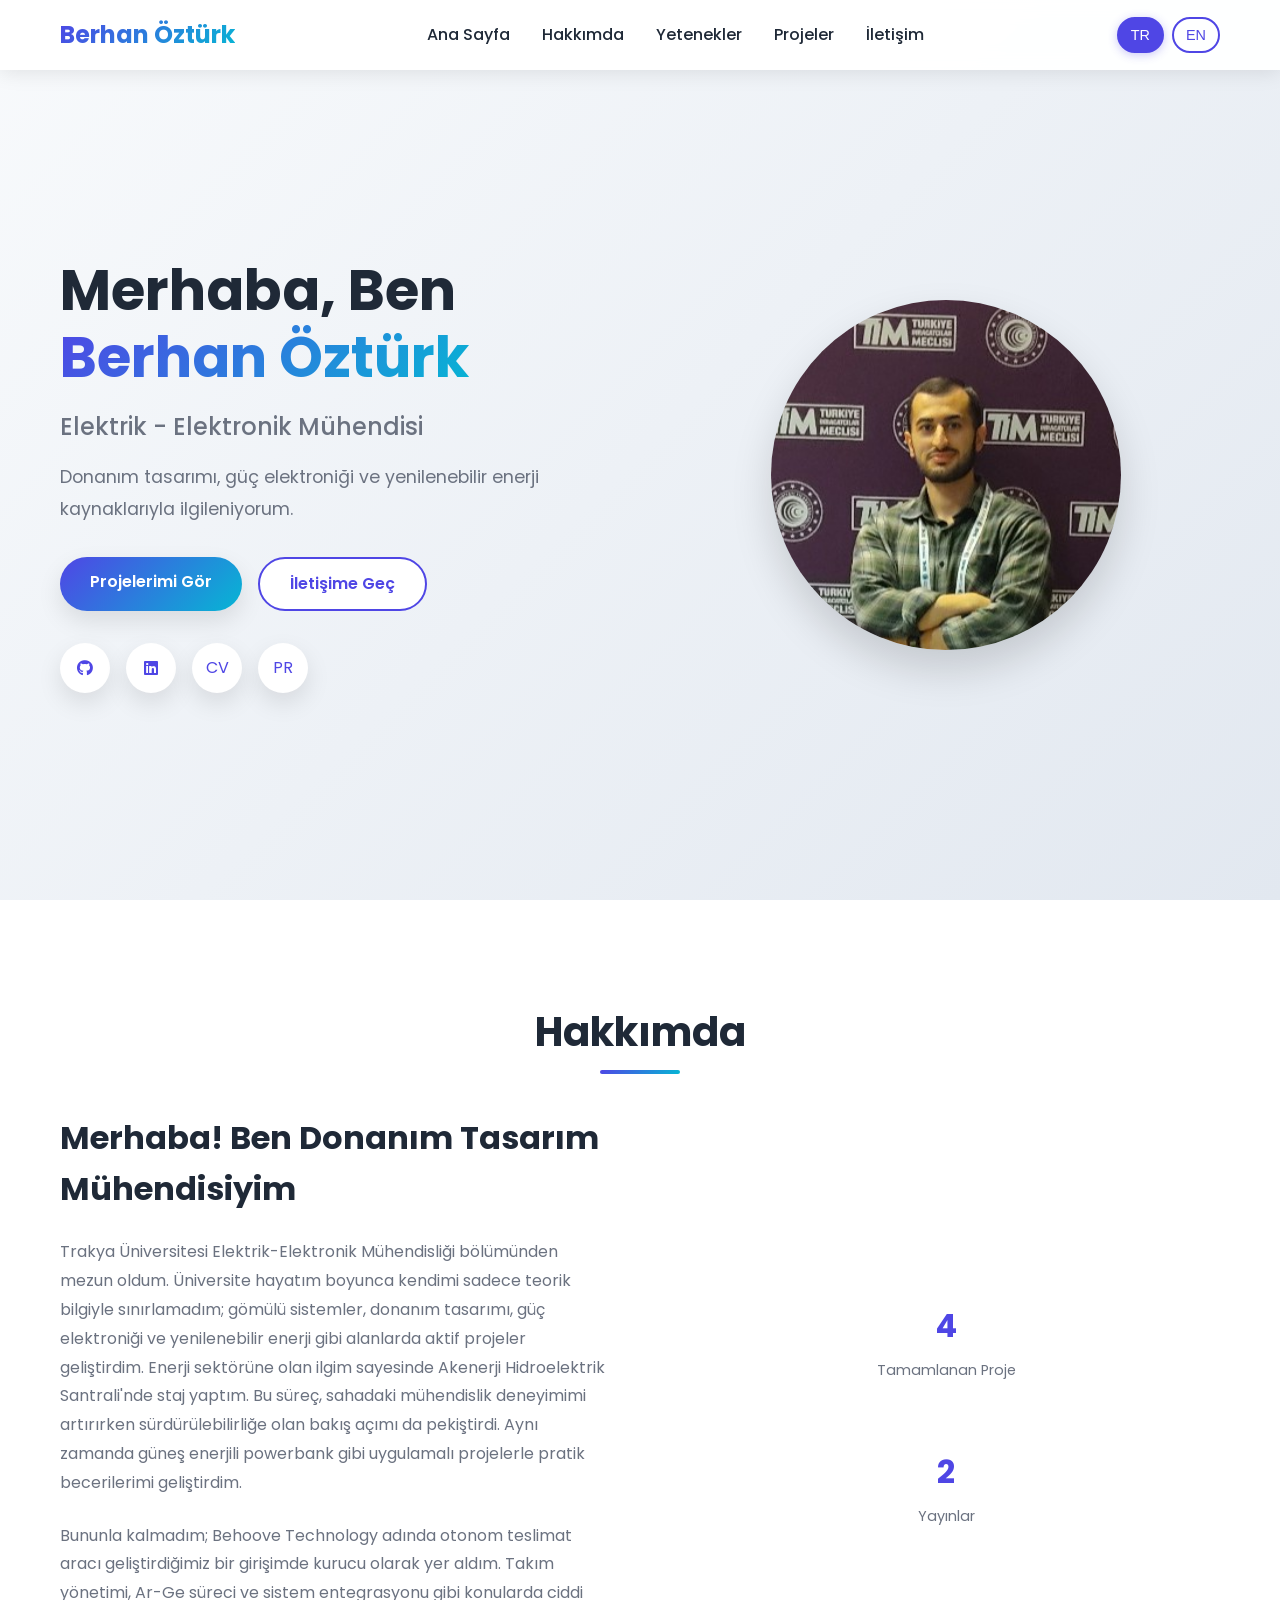
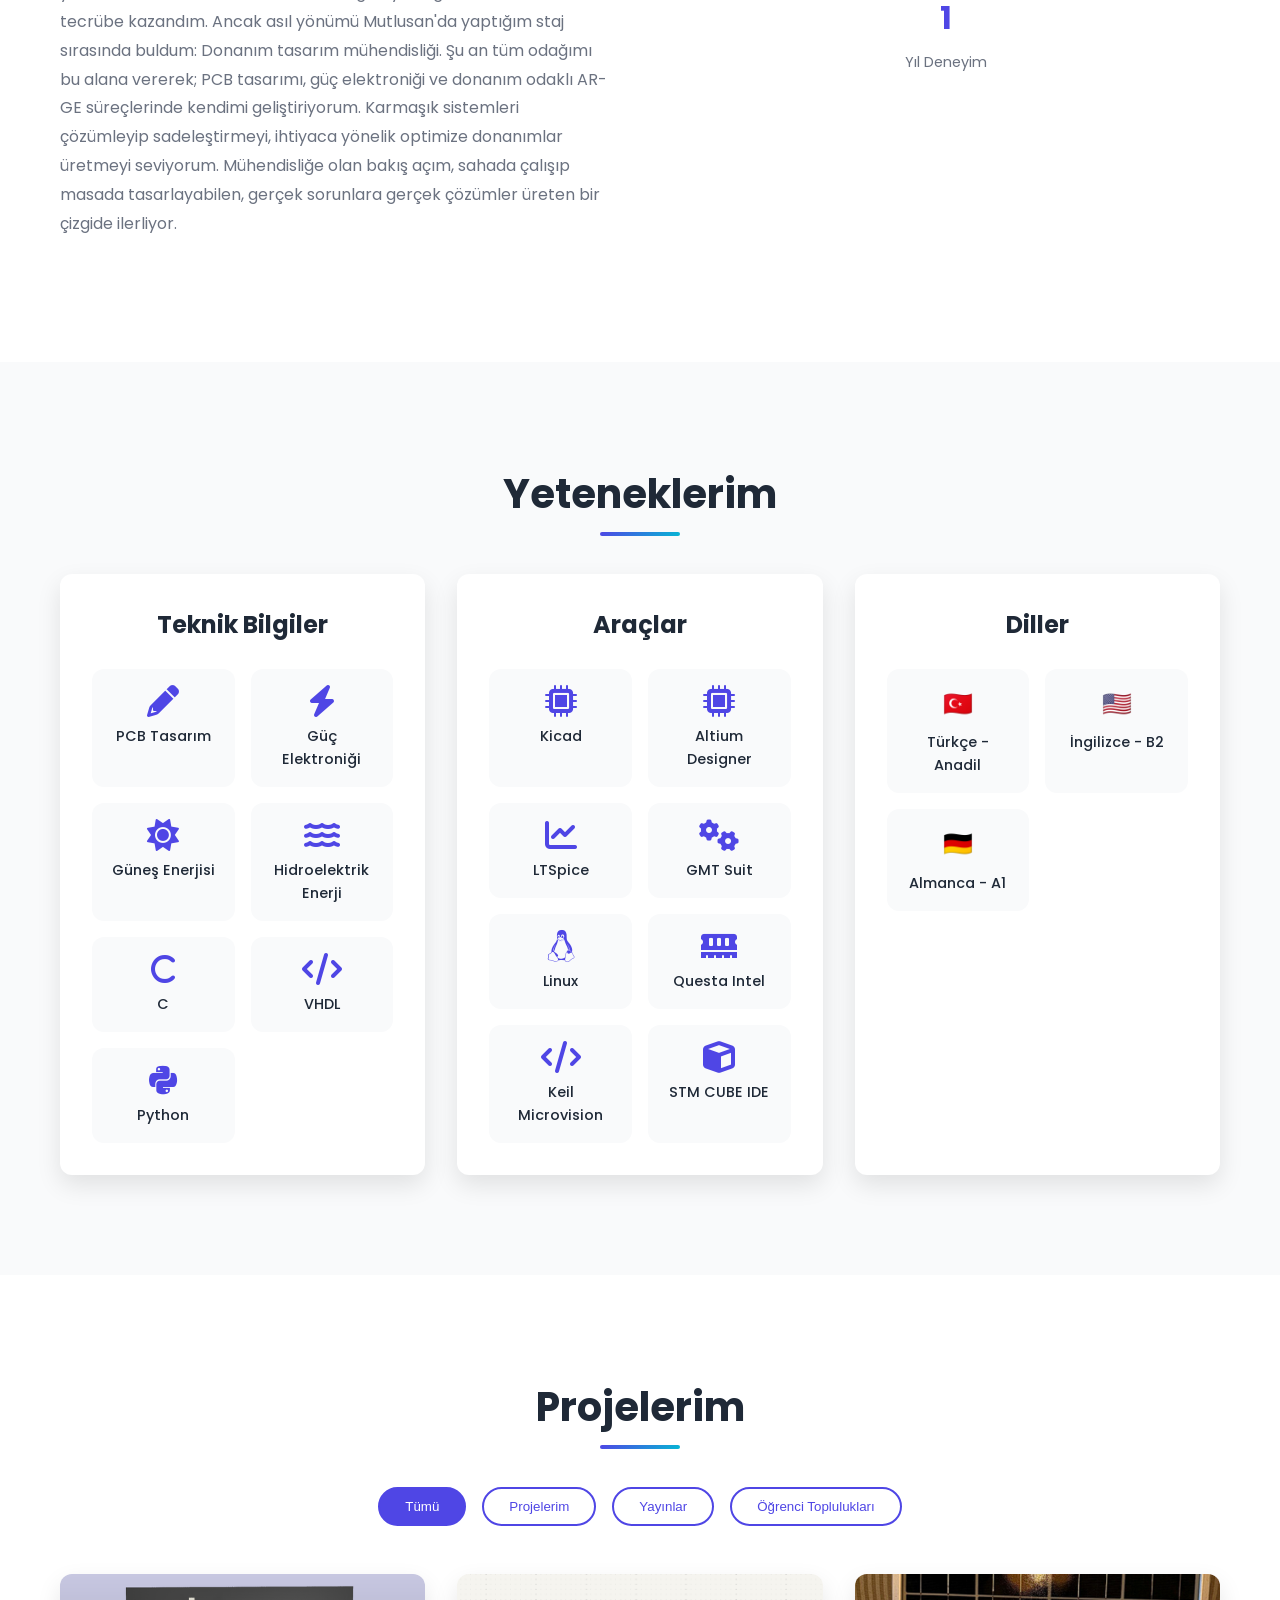
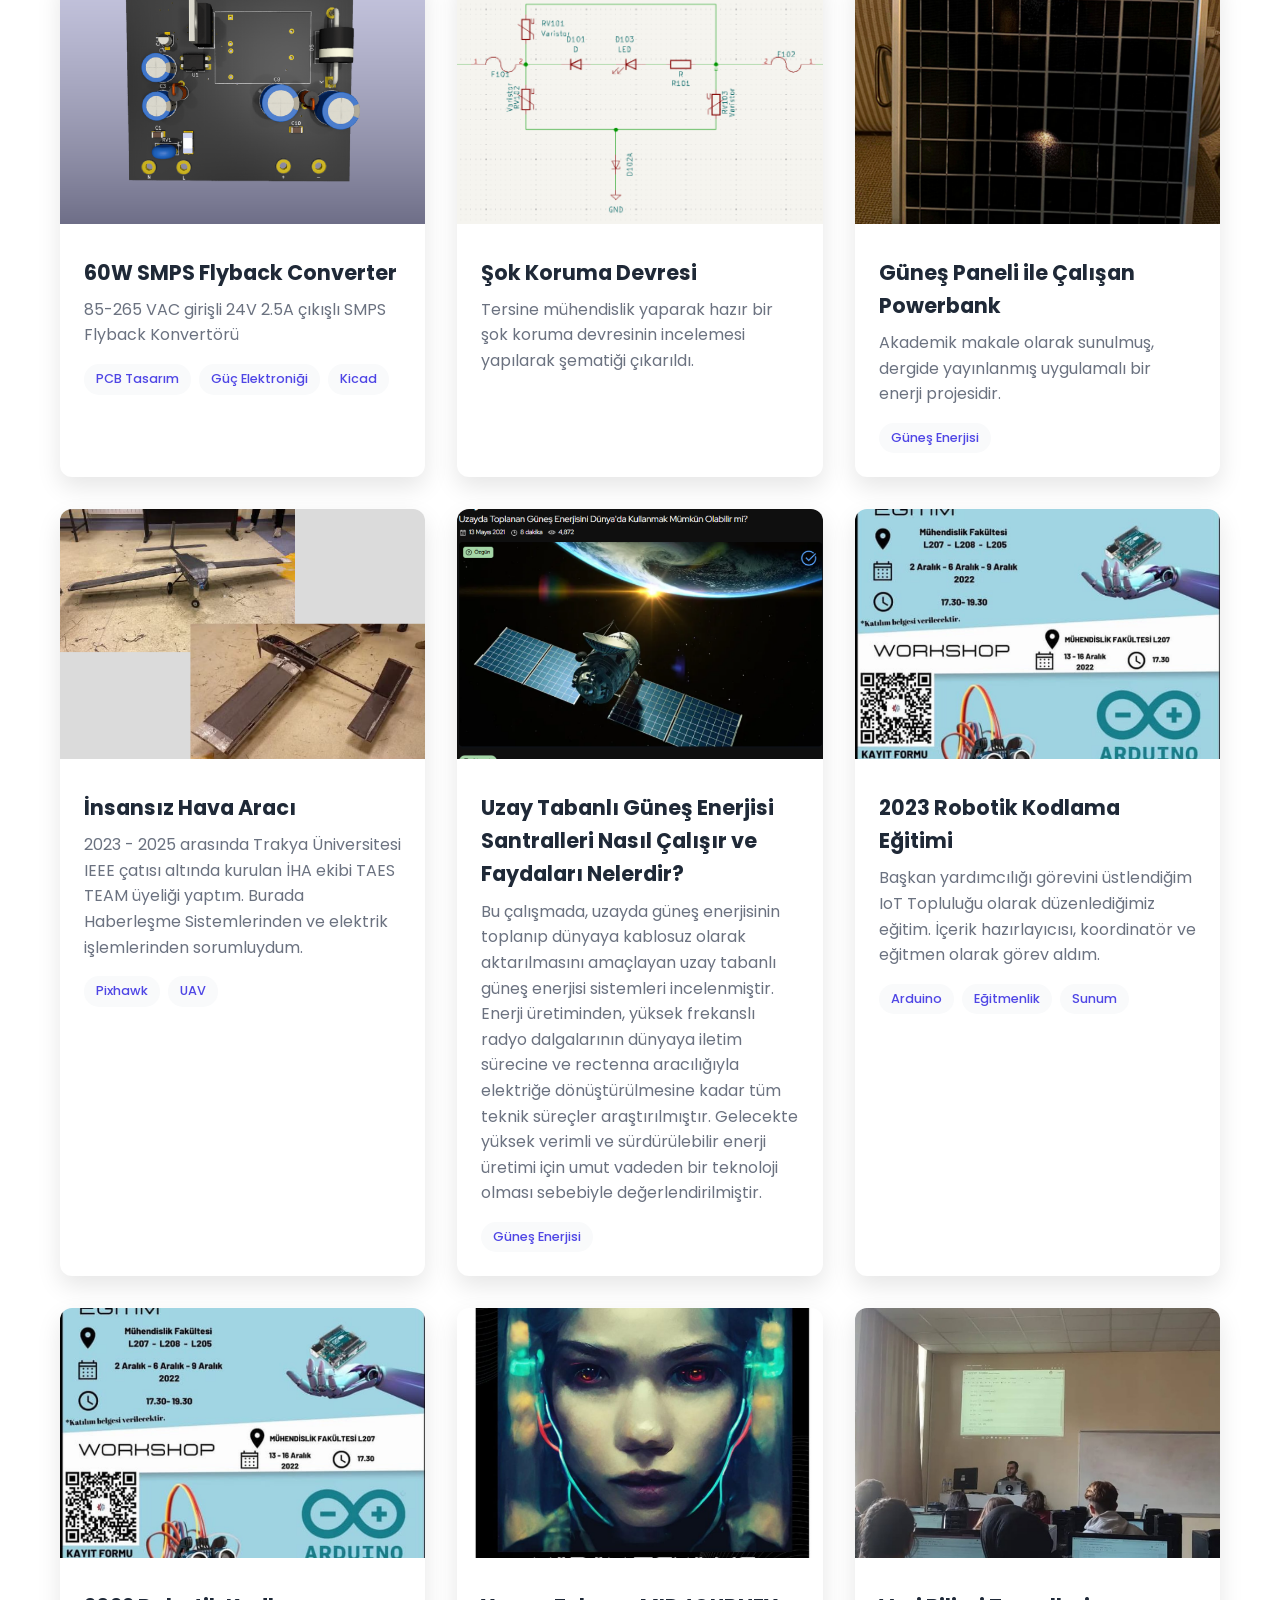
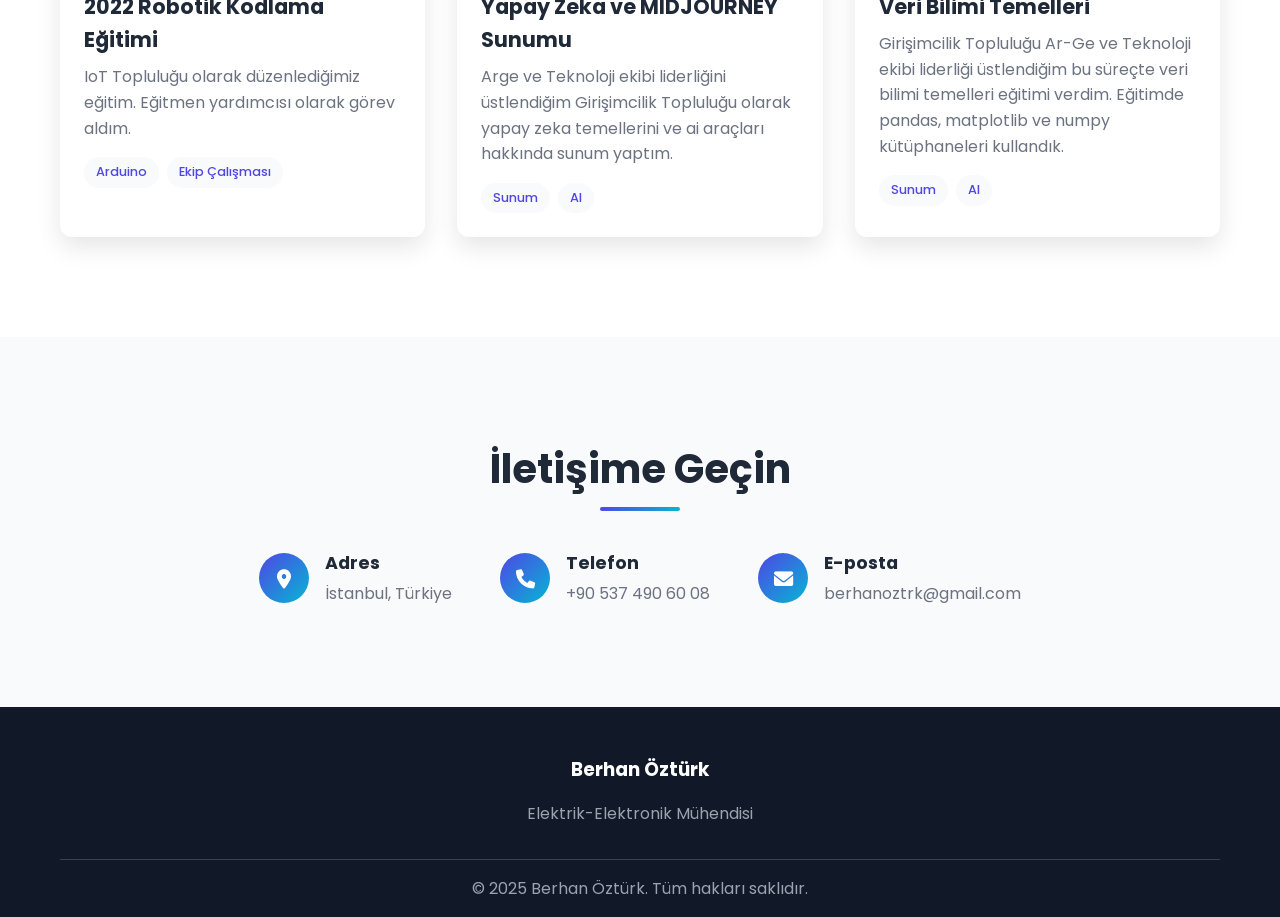
==== commit bc70e712: "Update index.html" ====
--- a/index.html
+++ b/index.html
@@ -84,7 +84,9 @@
 	Today, I continue improving my skills in embedded hardware, system design, and energy-based technologies — aiming to create reliable, efficient, and user-oriented systems ready for the real world."></p>
                     <p data-tr="Bununla kalmadım; Behoove Technology adında otonom teslimat aracı geliştirdiğimiz bir girişimde kurucu olarak yer aldım. Takım yönetimi, Ar-Ge süreci ve sistem entegrasyonu gibi konularda ciddi tecrübe kazandım.
 
-Şu an donanım tasarımı, gömülü yazılım geliştirme ve enerji teknolojileri üzerine kendimi sürekli geliştirmeye devam ediyorum. Hedefim, kullanıcı dostu, verimli ve sahada çalışan sistemler geliştirmek. Sürekli öğrenmeye açık biriyim ve yeni teknolojileri takip ederek kendimi geliştiriyorum." data-en="I didn't stop there; I was a co-founder of Behoove Technology, a startup where we developed an autonomous delivery vehicle. I gained significant experience in team management, R&D processes, and system integration. Currently, I continue to develop myself in hardware design, embedded software development, and energy technologies. My goal is to develop user-friendly, efficient, and field-ready systems. I am always open to continuous learning and keep myself updated by following new technologies."></p>
+Ancak asıl yönümü Mutlusan'da yaptığım staj sırasında buldum: Donanım tasarım mühendisliği. Şu an tüm odağımı bu alana vererek; PCB tasarımı, güç elektroniği ve donanım odaklı AR-GE süreçlerinde kendimi geliştiriyorum. Karmaşık sistemleri çözümleyip sadeleştirmeyi, ihtiyaca yönelik optimize donanımlar üretmeyi seviyorum. Mühendisliğe olan bakış açım, sahada çalışıp masada tasarlayabilen, gerçek sorunlara gerçek çözümler üreten bir çizgide ilerliyor." data-en="However, I found my true passion during my internship at Mutlusan: hardware design engineering. Since then, I’ve been fully focused on this field—improving myself in PCB design, embedded systems, power electronics, and hardware-driven R&D.
+
+I enjoy breaking down complex systems into simple, efficient solutions and designing hardware that directly addresses real-world problems. My engineering approach is rooted in being both hands-on and design-oriented—building practical, optimized solutions from the ground up."></p>
                     
                 </div>
                  <div class="about-stats">
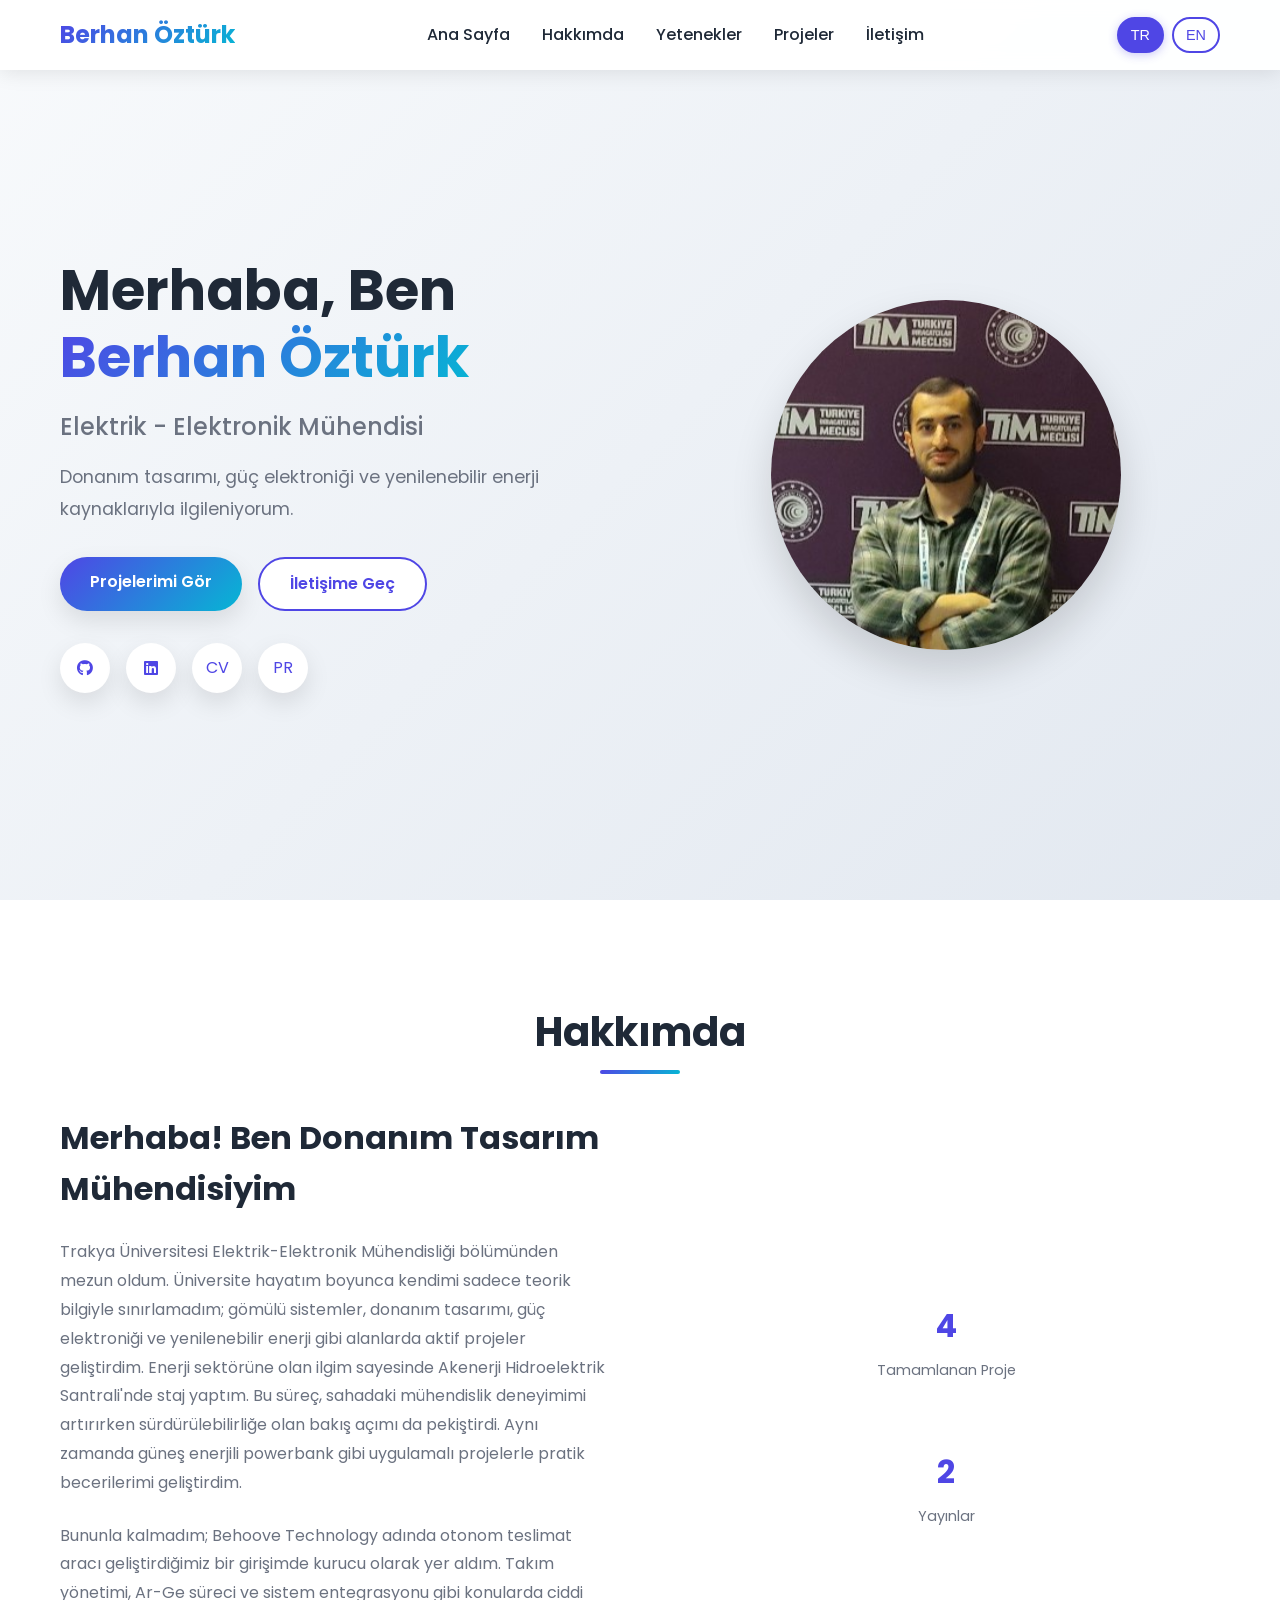
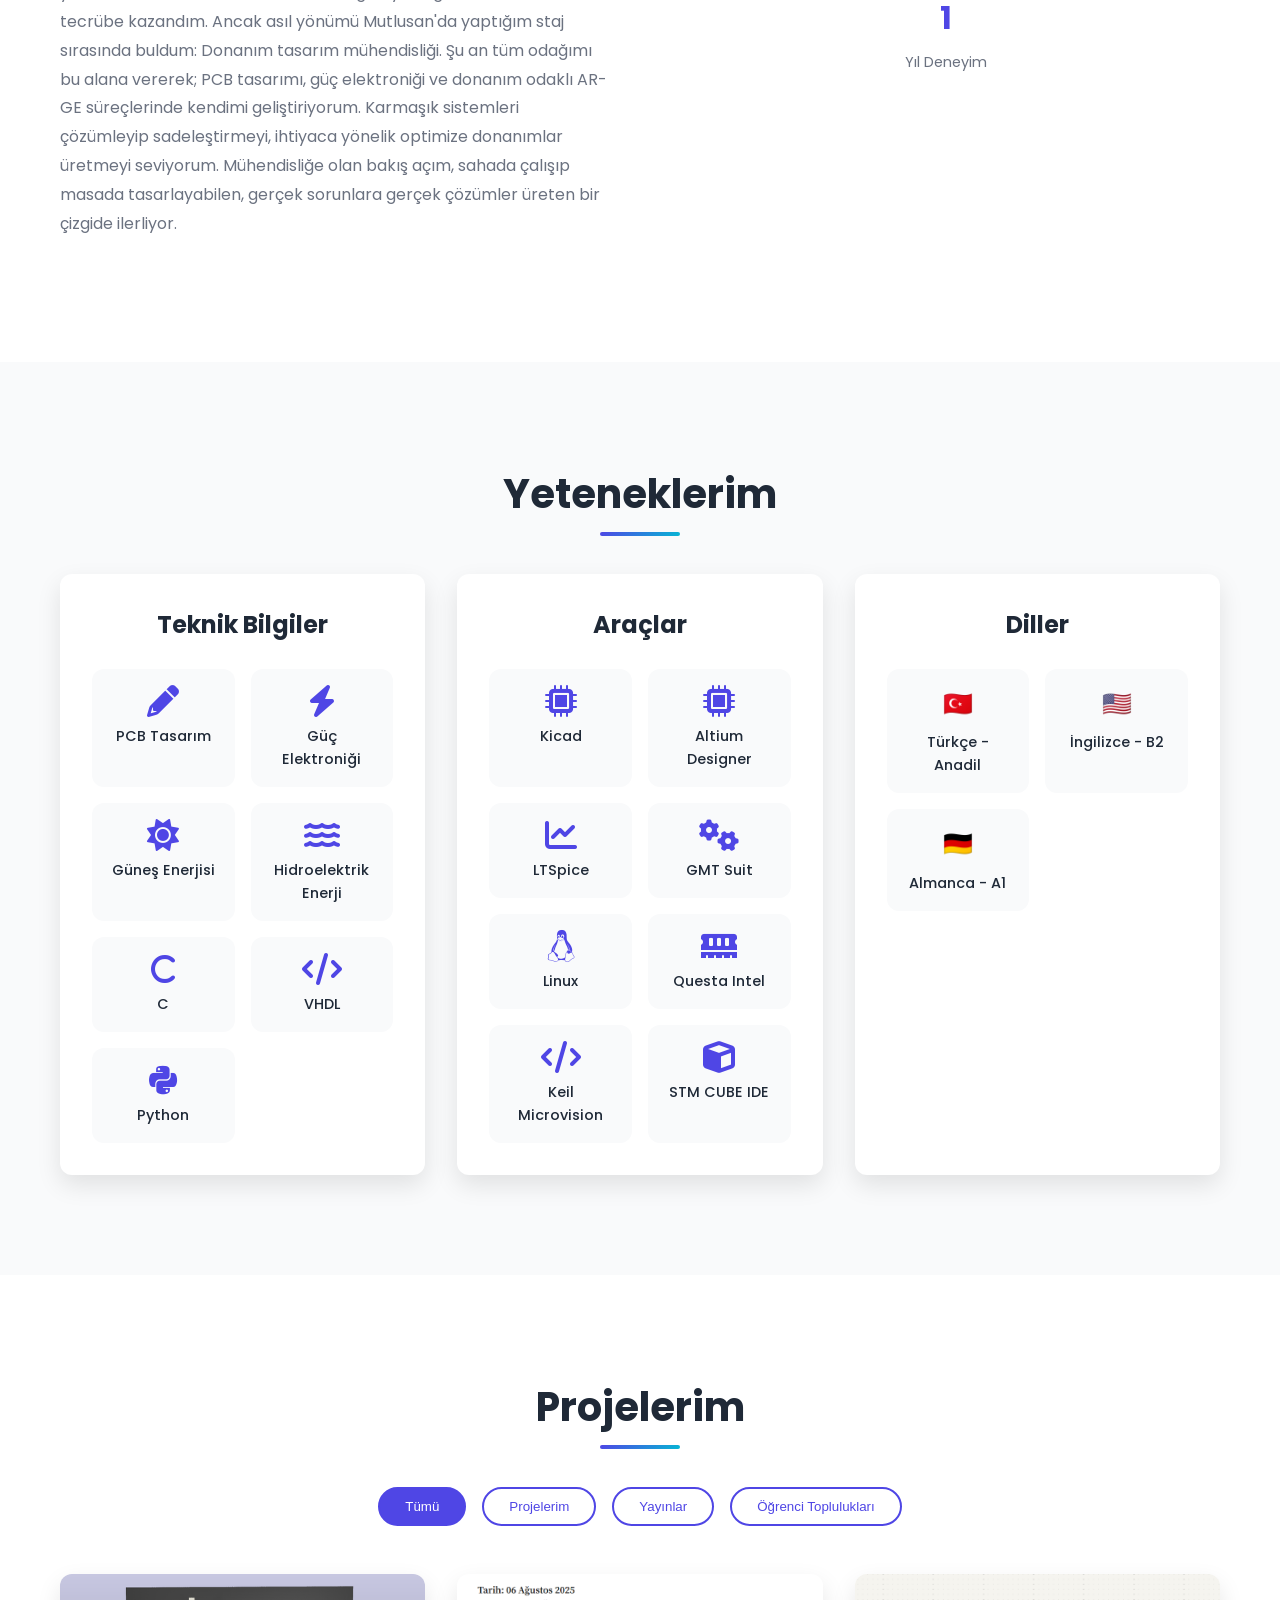
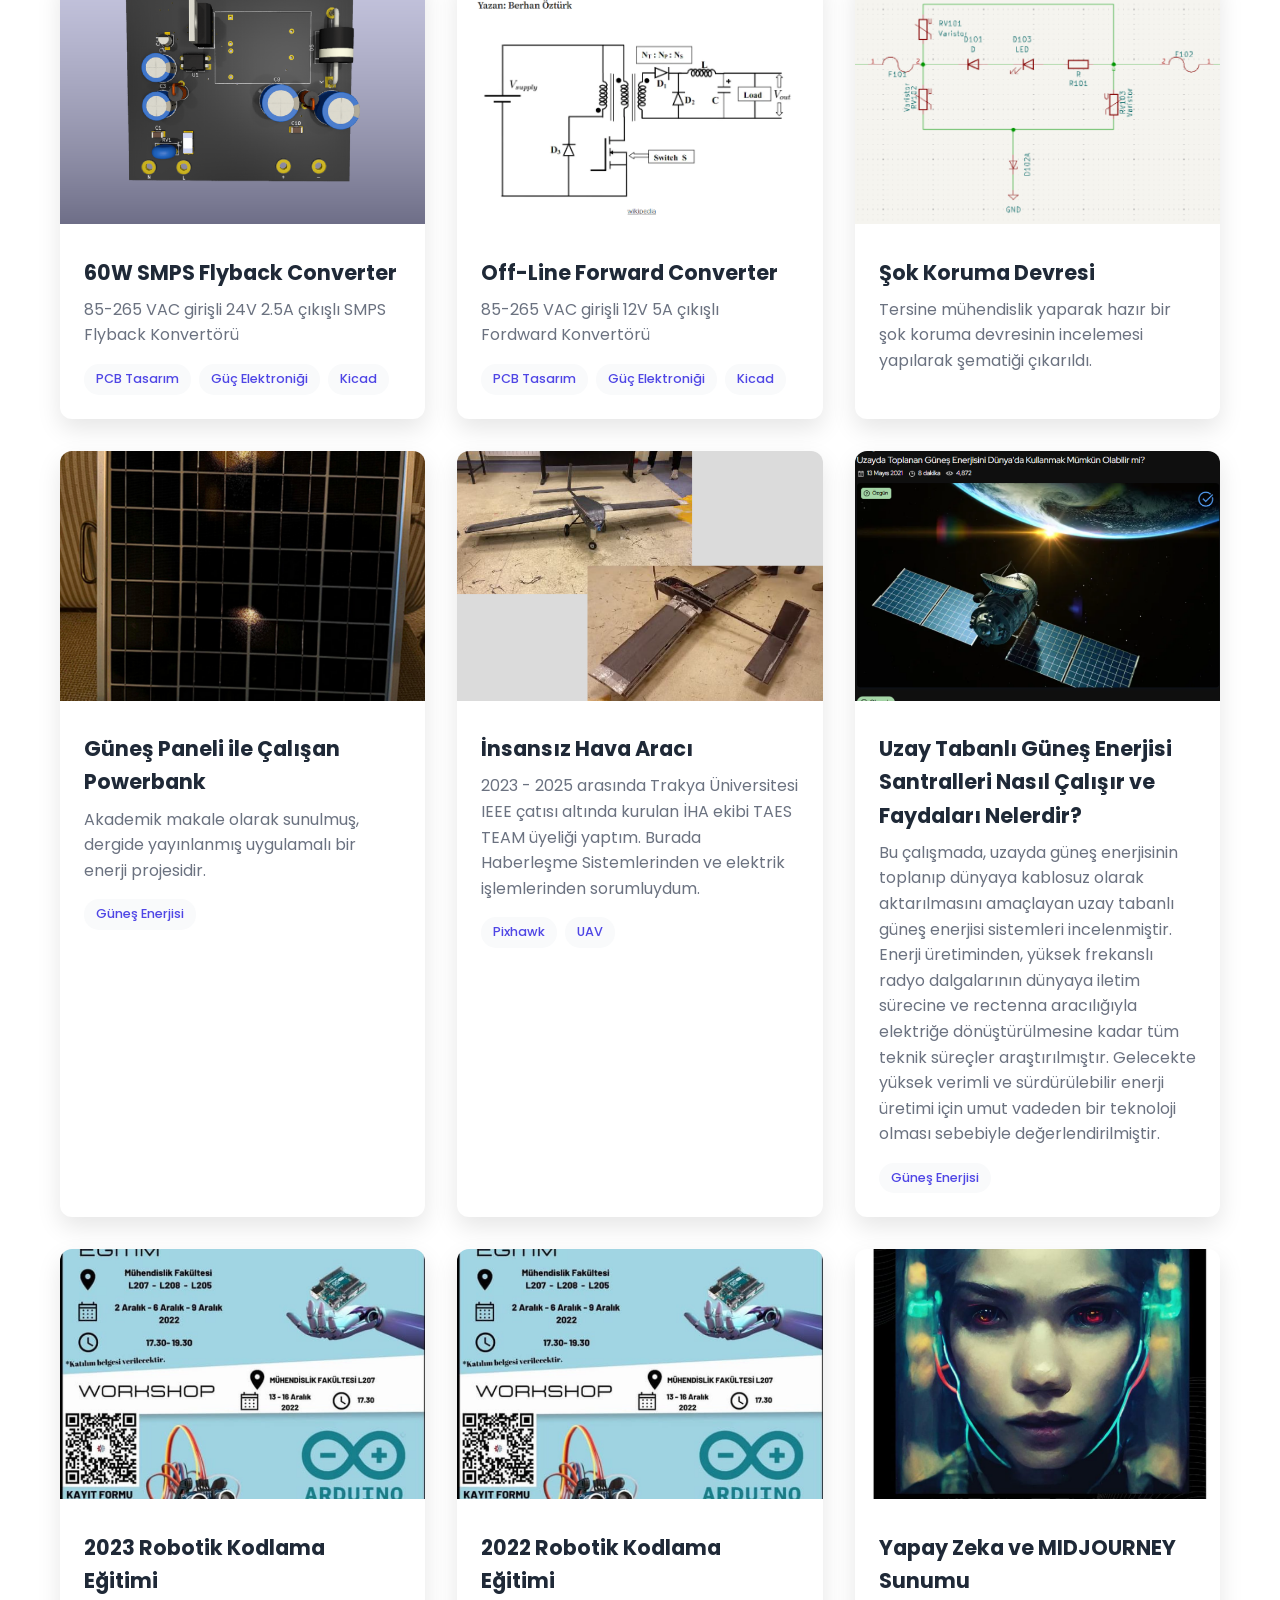
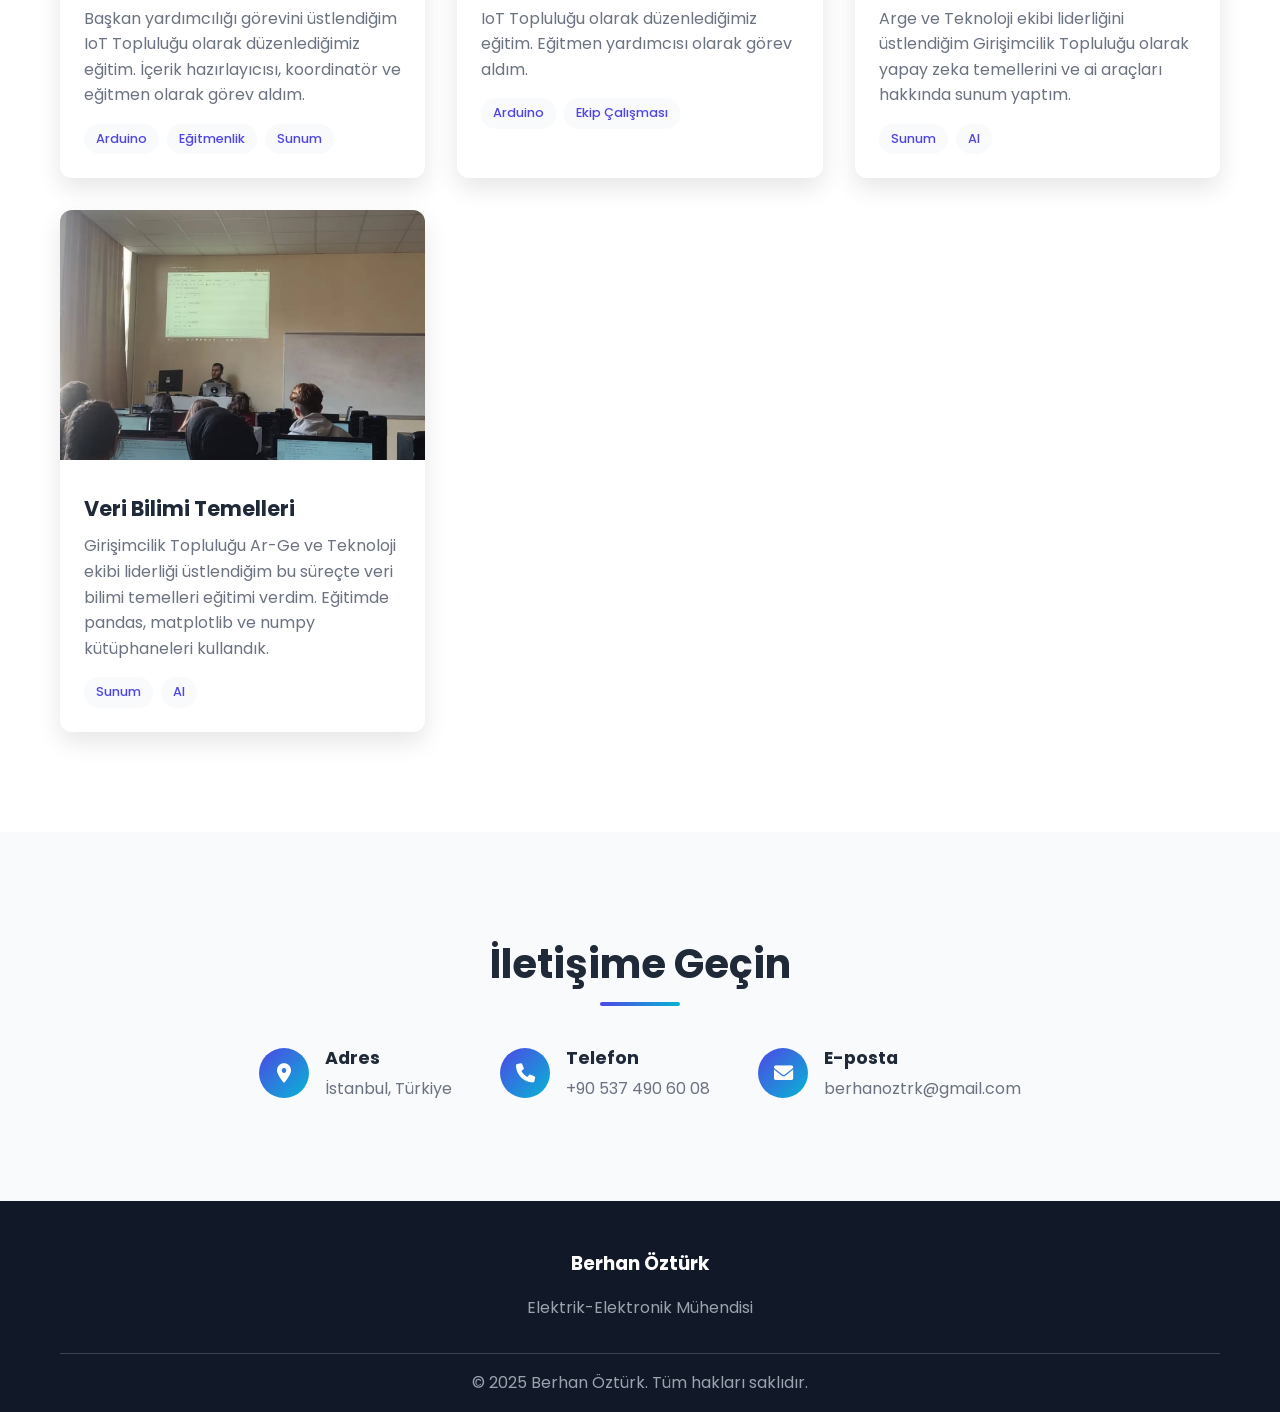
==== commit 80ec9e99: "a" ====
--- a/index.html
+++ b/index.html
@@ -79,9 +79,7 @@
 
 	During my internship at Akenerji Hydroelectric Power Plant, I gained valuable field experience in energy systems and deepened my understanding of sustainable infrastructure. I've also built practical solutions such as a solar-powered powerbank from scratch. 
 
-	As a founder of Behoove Technology, I took part in the development of an autonomous delivery vehicle, gaining firsthand experience in team coordination, R&D, and full-stack hardware integration.
-
-	Today, I continue improving my skills in embedded hardware, system design, and energy-based technologies — aiming to create reliable, efficient, and user-oriented systems ready for the real world."></p>
+	As a founder of Behoove Technology, I took part in the development of an autonomous delivery vehicle, gaining firsthand experience in team coordination, R&D, and full-stack hardware integration."></p>
                     <p data-tr="Bununla kalmadım; Behoove Technology adında otonom teslimat aracı geliştirdiğimiz bir girişimde kurucu olarak yer aldım. Takım yönetimi, Ar-Ge süreci ve sistem entegrasyonu gibi konularda ciddi tecrübe kazandım.
 
 Ancak asıl yönümü Mutlusan'da yaptığım staj sırasında buldum: Donanım tasarım mühendisliği. Şu an tüm odağımı bu alana vererek; PCB tasarımı, güç elektroniği ve donanım odaklı AR-GE süreçlerinde kendimi geliştiriyorum. Karmaşık sistemleri çözümleyip sadeleştirmeyi, ihtiyaca yönelik optimize donanımlar üretmeyi seviyorum. Mühendisliğe olan bakış açım, sahada çalışıp masada tasarlayabilen, gerçek sorunlara gerçek çözümler üreten bir çizgide ilerliyor." data-en="However, I found my true passion during my internship at Mutlusan: hardware design engineering. Since then, I’ve been fully focused on this field—improving myself in PCB design, embedded systems, power electronics, and hardware-driven R&D.
@@ -227,6 +225,27 @@
                     <div class="project-content">
                         <h3 data-tr="60W SMPS Flyback Converter" data-en="60W SMPS Flyback Converter">60W SMPS Flyback Converter</h3>
                         <p data-tr="85-265 VAC girişli 24V 2.5A çıkışlı SMPS Flyback Konvertörü" data-en="input: 85-265 VAC, output: 24V 2.5A SMPS Flyback Converter">85-265 VAC girişli 24V 2.5A çıkışlı SMPS Flyback Konvertörü.</p>
+                        <div class="project-tech">
+                            <span>PCB Tasarım</span>
+                            <span>Güç Elektroniği</span>
+                            <span>Kicad</span>
+                        </div>
+                    </div>
+                </div>
+
+                <div class="project-card" data-category="Projects">
+                    <div class="project-image">
+                        <img src="./images/forward.png" alt="Forward">
+                        <div class="project-overlay">
+                            <div class="project-links">
+                                
+                                <a href="https://medium.com/@berhanoztrk/off-line-forward-converter-1-f44d987a1a94" class="project-link"><i class="fab fa-github"></i></a>
+                            </div>
+                        </div>
+                    </div>
+                    <div class="project-content">
+                        <h3 data-tr="Off-Line Forward Converter" data-en="Off-Line Forward Converter">Off-Line Forward Converter</h3>
+                        <p data-tr="85-265 VAC girişli 12V 5A çıkışlı Fordward Konvertörü" data-en="input: 85-265 VAC, output: 12V 5A Forward Converter">85-265 VAC girişli 12V 5A çıkışlı Forward Konvertörü.</p>
                         <div class="project-tech">
                             <span>PCB Tasarım</span>
                             <span>Güç Elektroniği</span>
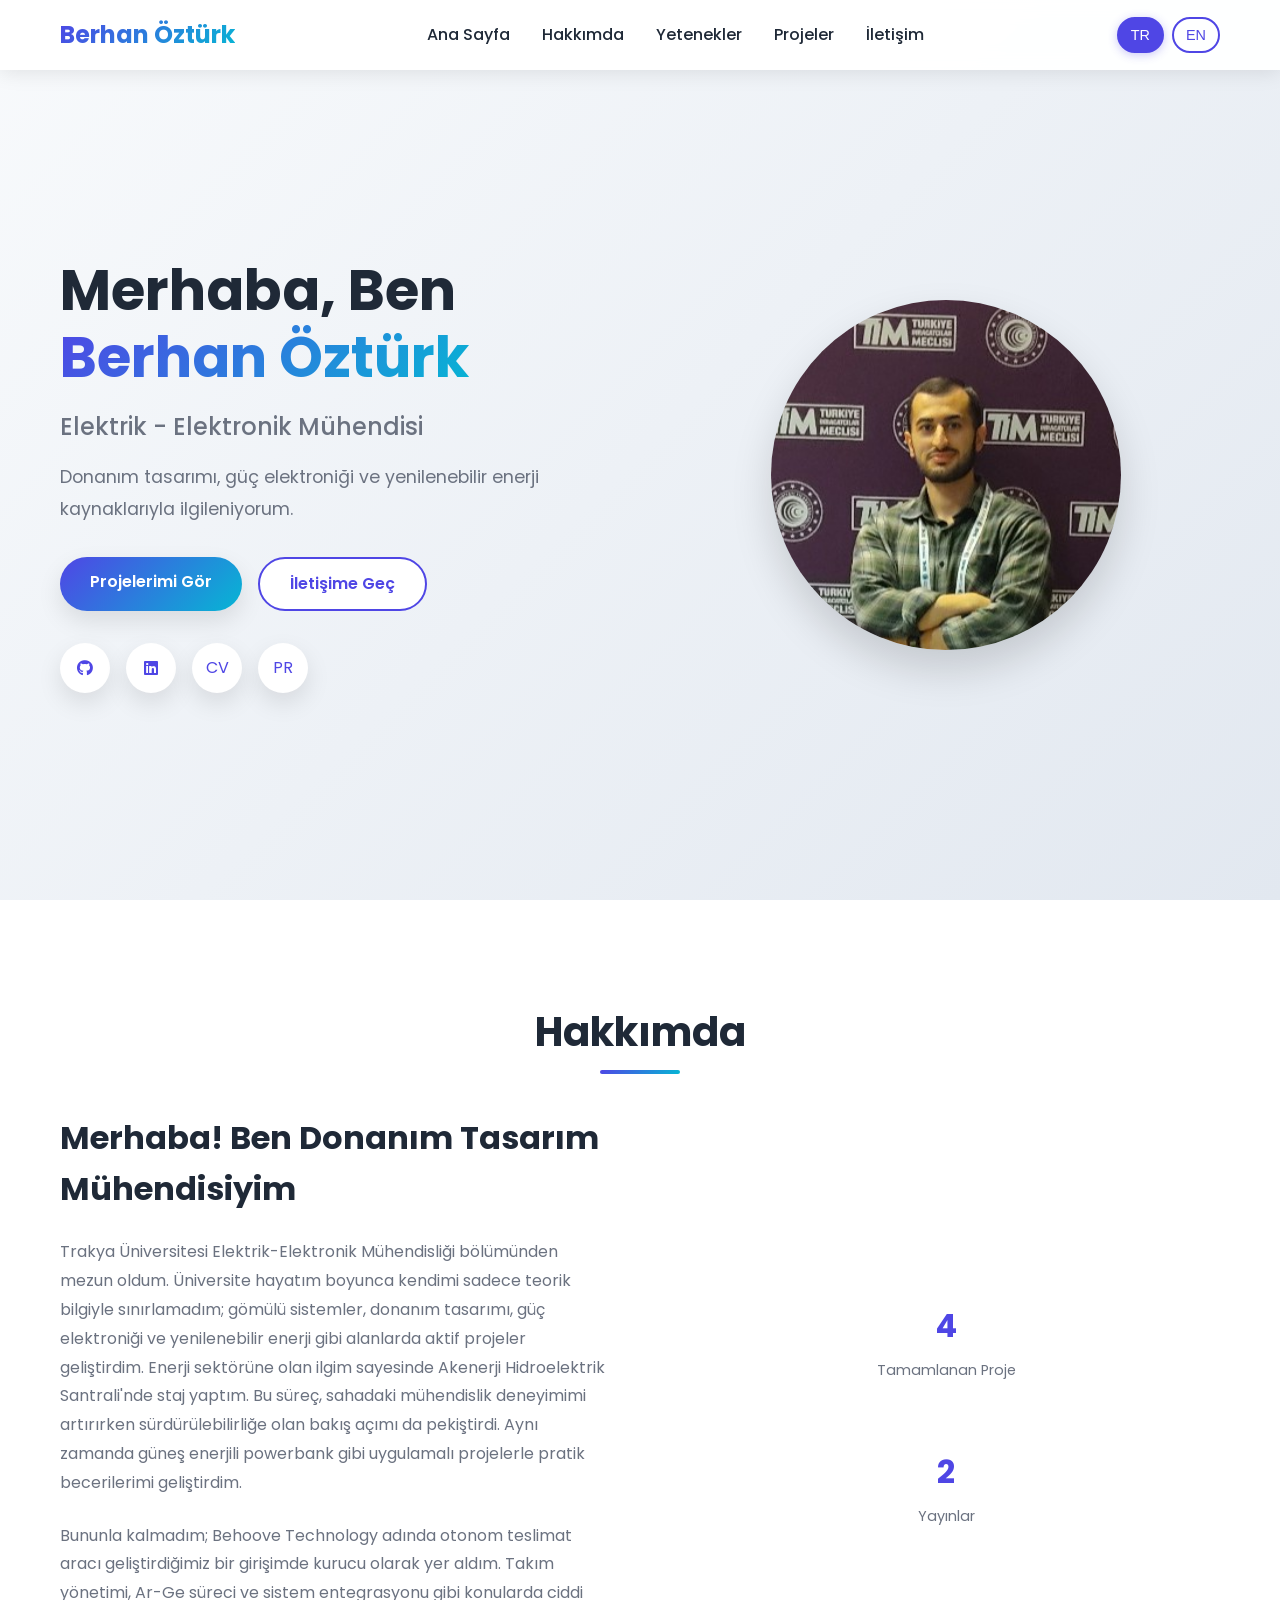
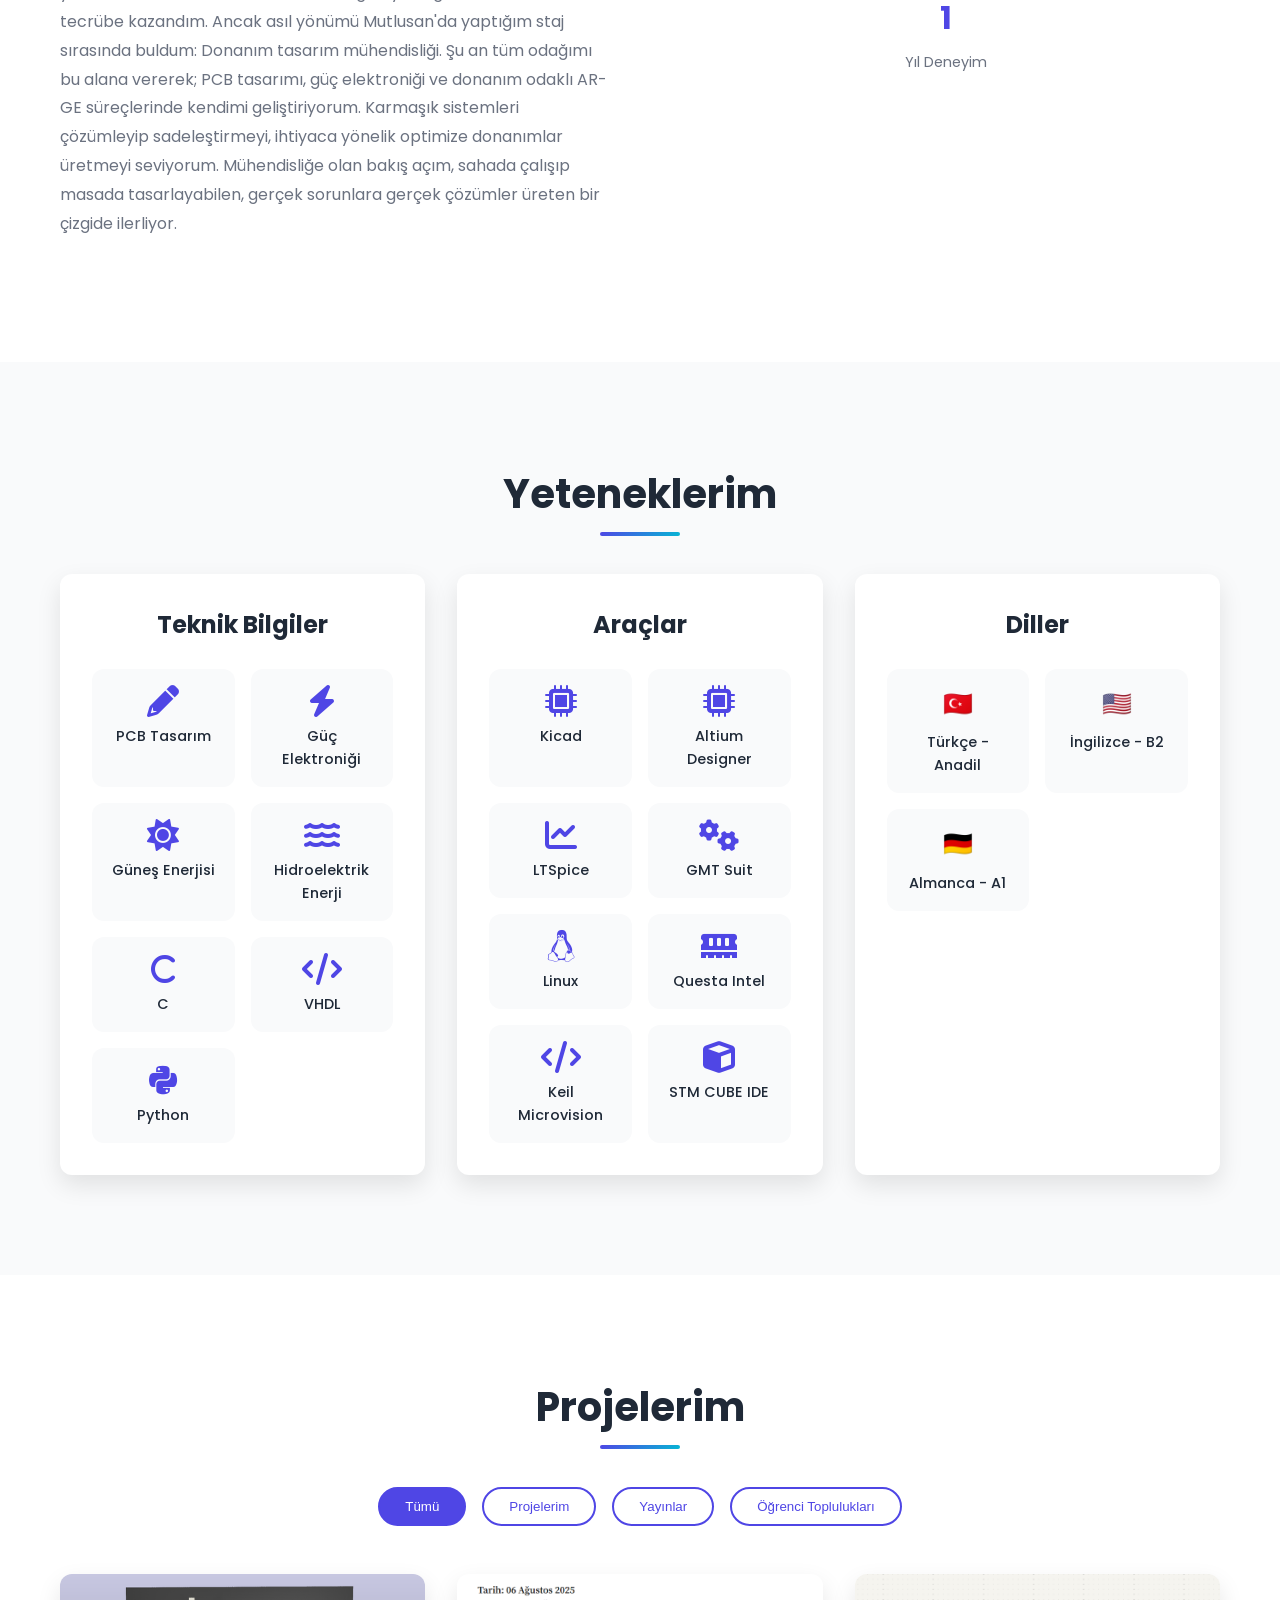
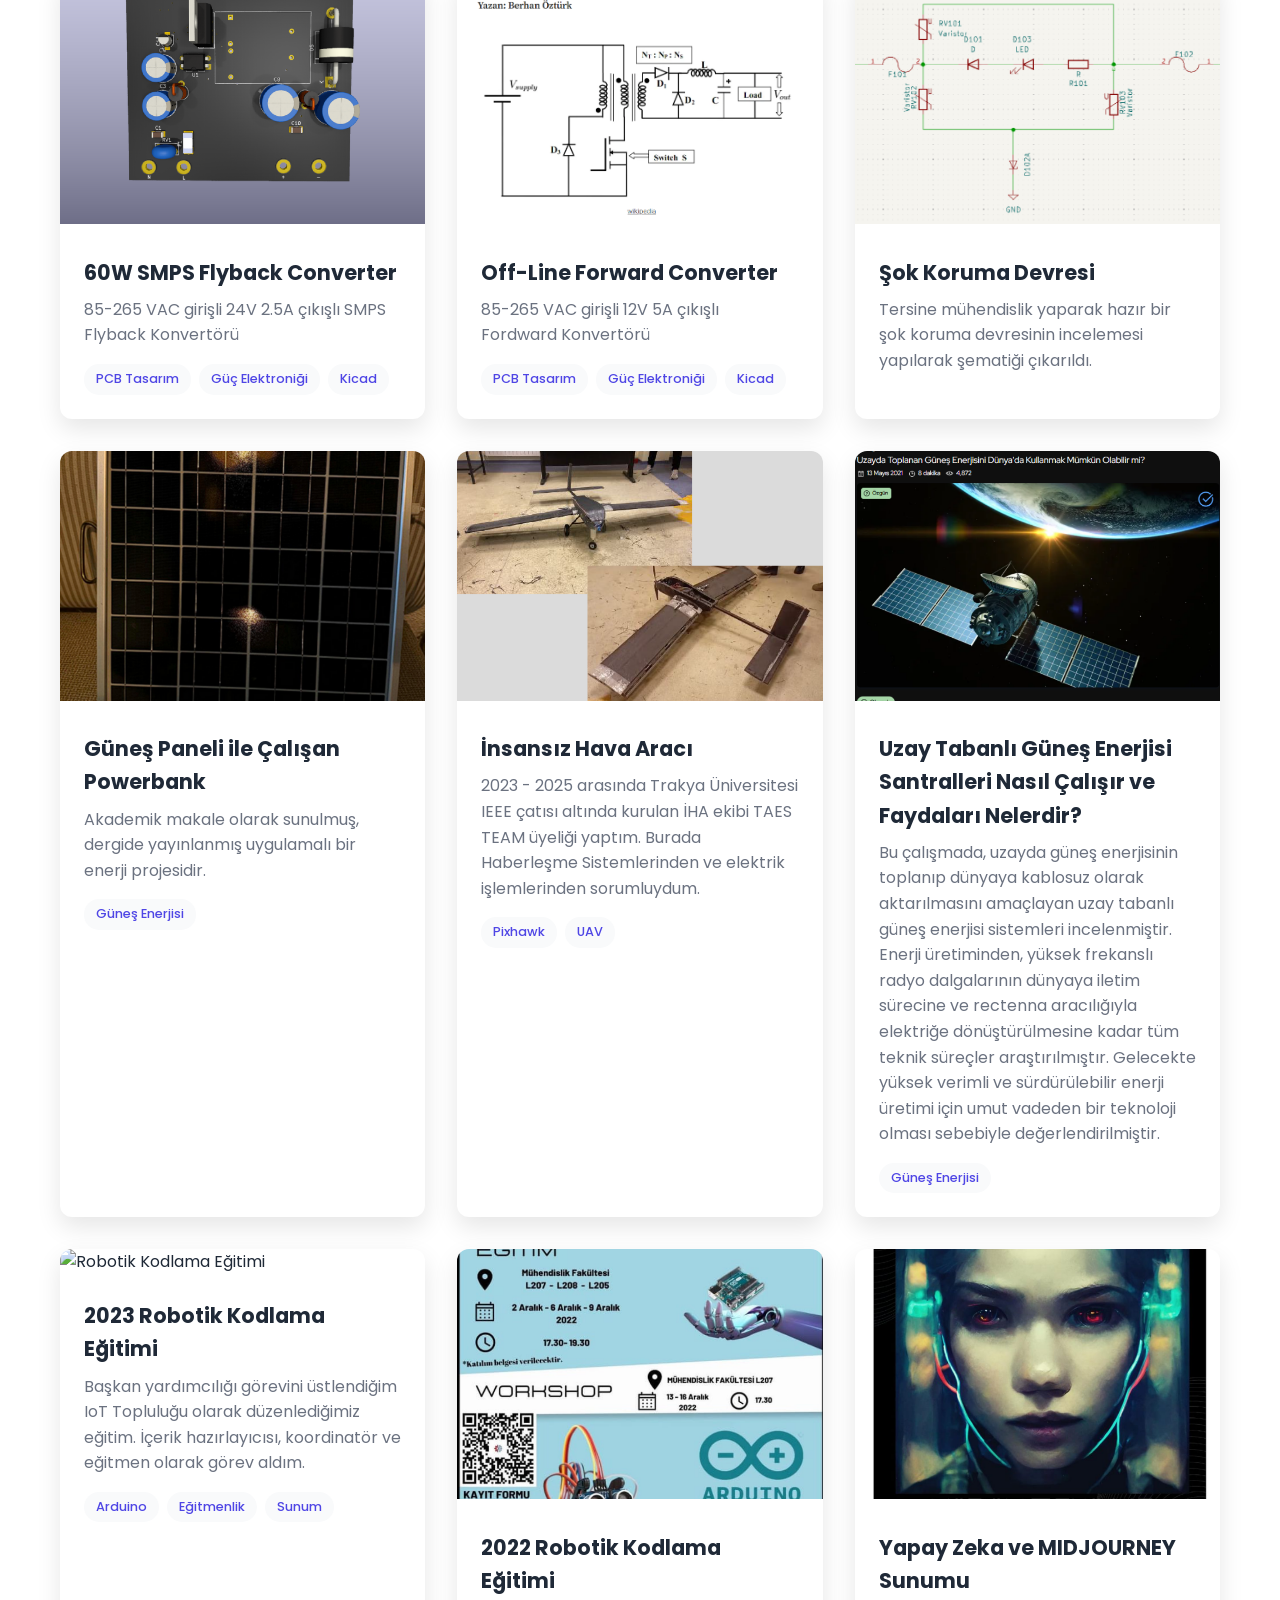
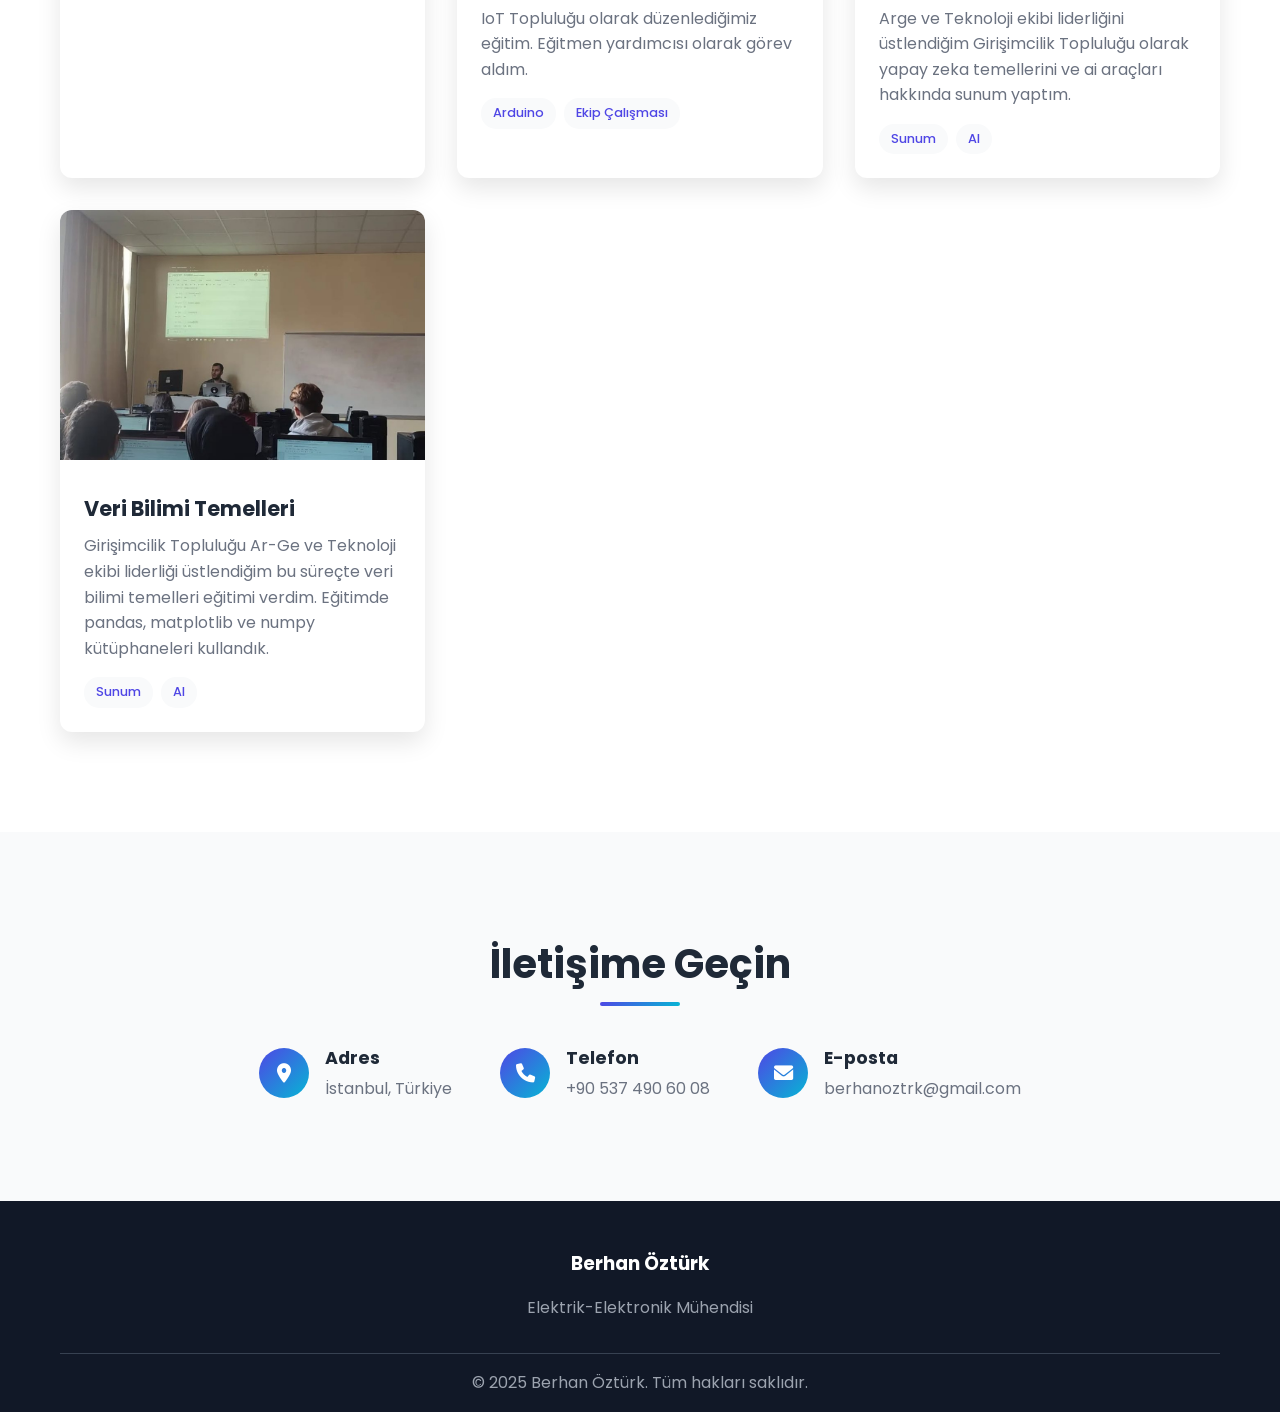
==== commit ed422c0f: "a" ====
--- a/index.html
+++ b/index.html
@@ -329,7 +329,7 @@
                 </div>
                 <div class="project-card" data-category="University">
                     <div class="project-image">
-                        <img src="./images/robotik.png" alt="Robotik Kodlama Eğitimi">
+                        <img src="./images/2023.png" alt="Robotik Kodlama Eğitimi">
                         <div class="project-overlay">
                             <div class="project-links">
                                 <a href="https://www.instagram.com/p/CzyoxOVqj3H/?igsh=c3V6NGR4YWR5aGVw" class="project-link"><i class="fab fa-github"></i></a>
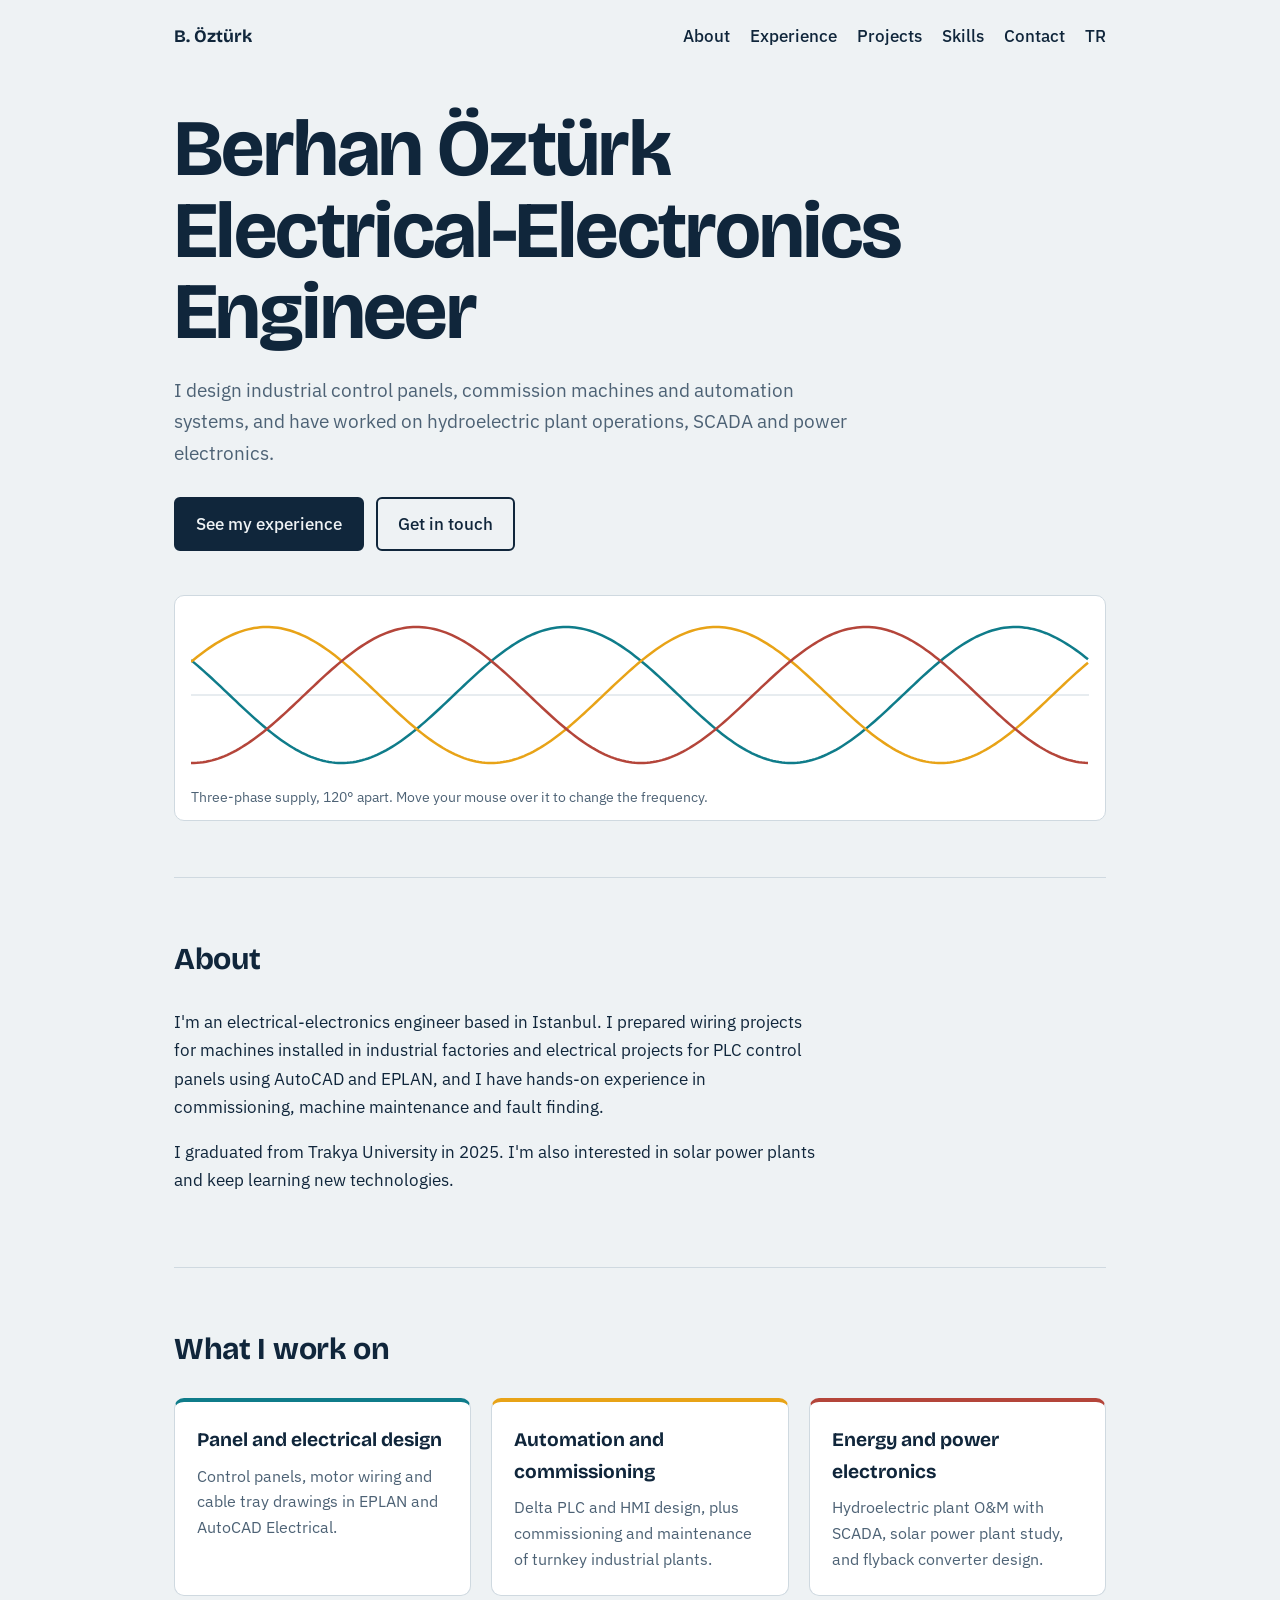
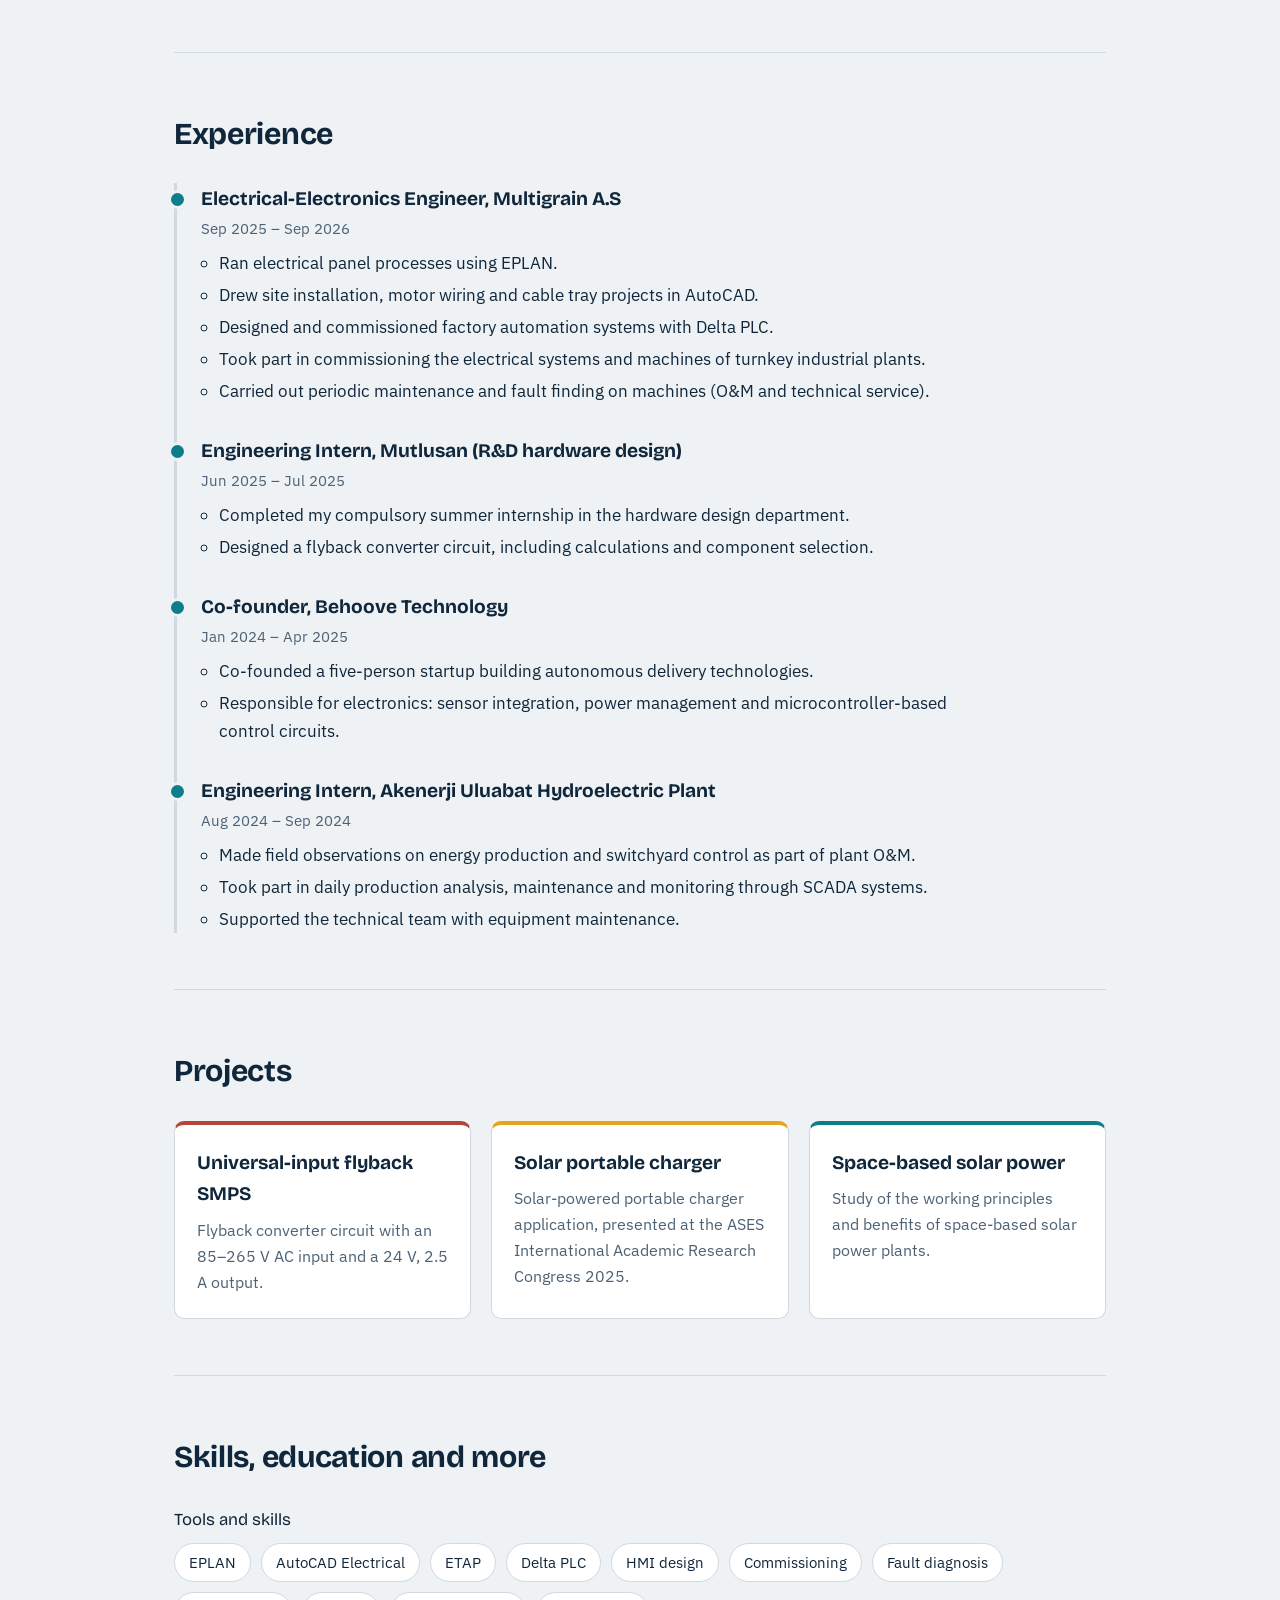
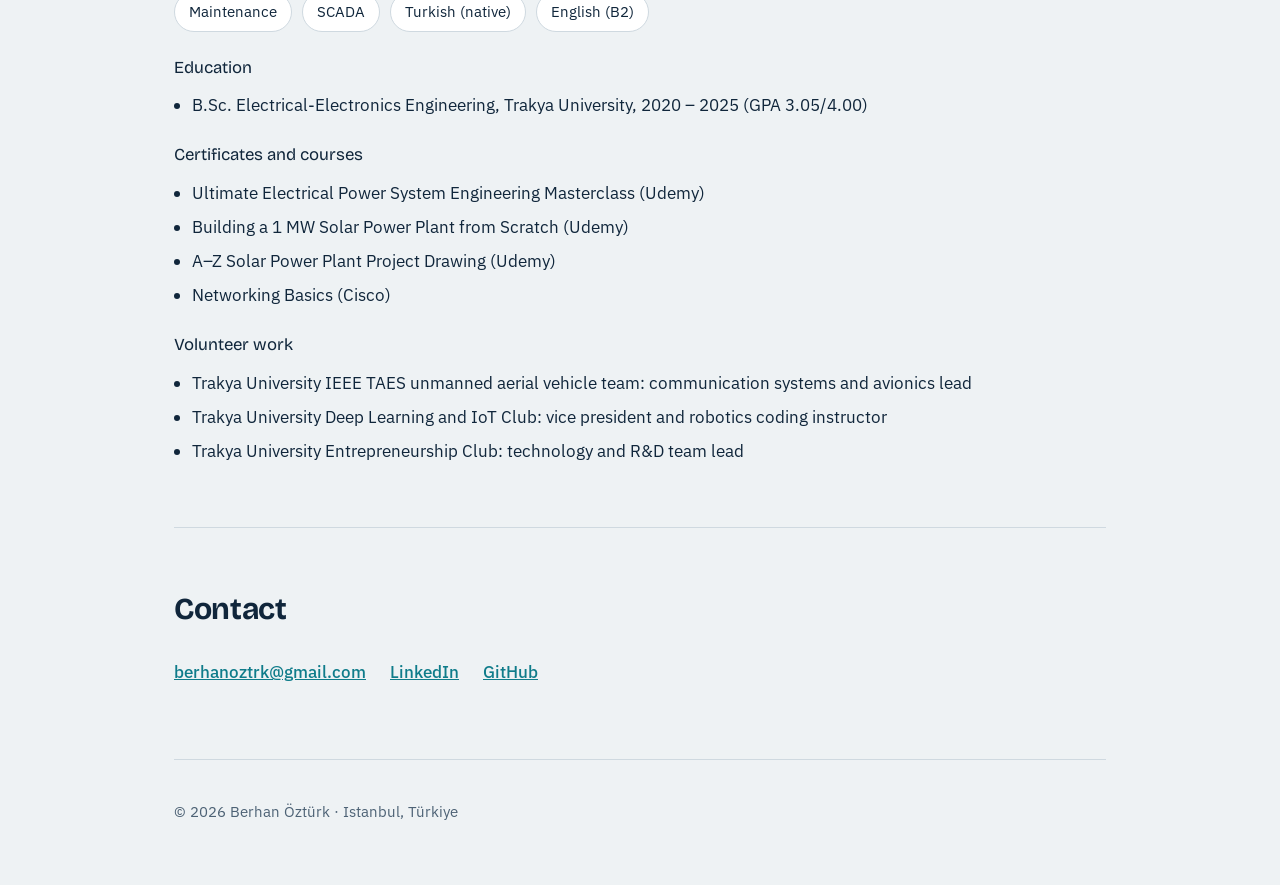
==== commit 2e5ec7da: "a" ====
--- a/index.html
+++ b/index.html
@@ -1,455 +1,227 @@
 <!DOCTYPE html>
-<html lang="tr">
+<html lang="en">
 <head>
-    <meta charset="UTF-8">
-    <meta name="viewport" content="width=device-width, initial-scale=1.0">
-    <title data-tr="Portfolyo - Berhan Öztürk" data-en="Portfolio - Berhan Ozturk">Portfolyo - Berhan Öztürk</title>
-    <link rel="stylesheet" href="style.css">
-    <link href="https://cdnjs.cloudflare.com/ajax/libs/font-awesome/6.0.0/css/all.min.css" rel="stylesheet">
-    <link href="https://fonts.googleapis.com/css2?family=Poppins:wght@300;400;500;600;700&display=swap" rel="stylesheet">
+<meta charset="utf-8">
+<meta name="viewport" content="width=device-width, initial-scale=1">
+<title>Berhan Öztürk — Electrical-Electronics Engineer</title>
+<meta name="description" content="Electrical-electronics engineer: industrial panel design, PLC automation, hydroelectric plant O&M, SCADA and power electronics.">
+<link rel="icon" href="data:image/svg+xml,<svg xmlns=%22http://www.w3.org/2000/svg%22 viewBox=%220 0 100 100%22><text y=%22.9em%22 font-size=%2290%22>⚡</text></svg>">
+<link rel="preconnect" href="https://fonts.googleapis.com">
+<link rel="preconnect" href="https://fonts.gstatic.com" crossorigin>
+<link href="https://fonts.googleapis.com/css2?family=Bricolage+Grotesque:opsz,wght@12..96,500;12..96,700&family=IBM+Plex+Sans:wght@400;500&display=swap" rel="stylesheet">
+<style>
+:root{
+  --bg:#eef2f4; --surface:#ffffff; --ink:#10263b; --muted:#4d6275; --line:#cfd9e0;
+  --a:#0f7c8a; --b:#e8a317; --c:#b4453a;
+  --head:"Bricolage Grotesque","Segoe UI",system-ui,sans-serif;
+  --body:"IBM Plex Sans","Segoe UI",system-ui,sans-serif;
+}
+@media (prefers-color-scheme:dark){
+  :root{--bg:#0b1623; --surface:#12243a; --ink:#e6eef5; --muted:#9bb0c2; --line:#25405c; --a:#4fc3d1; --b:#f0b73c; --c:#e07a6e;}
+}
+*{box-sizing:border-box}
+html{scroll-behavior:smooth}
+body{margin:0;background:var(--bg);color:var(--ink);font:17px/1.65 var(--body);-webkit-font-smoothing:antialiased}
+a{color:var(--a)}
+a:focus-visible,button:focus-visible{outline:3px solid var(--b);outline-offset:3px}
+.wrap{max-width:980px;margin:0 auto;padding:0 24px}
+nav{display:flex;justify-content:space-between;align-items:center;padding:22px 0;font-weight:500;flex-wrap:wrap;gap:8px}
+nav a{color:var(--ink);text-decoration:none;margin-left:20px}
+nav a:hover{color:var(--a)}
+nav .logo{font-family:var(--head);font-weight:700;font-size:1.1rem;margin:0}
+.hero{padding:36px 0 56px}
+h1{font-family:var(--head);font-weight:700;font-size:clamp(2.6rem,7vw,5rem);line-height:1.02;margin:0 0 20px;letter-spacing:-.02em}
+.lead{font-size:1.2rem;max-width:36em;color:var(--muted);margin:0 0 28px}
+.btns{display:flex;gap:12px;flex-wrap:wrap}
+.btn{display:inline-block;padding:11px 20px;border-radius:6px;font-weight:500;text-decoration:none;border:2px solid var(--ink);color:var(--ink)}
+.btn.primary{background:var(--ink);color:var(--bg)}
+.btn:hover{border-color:var(--a)}
+.scope{margin-top:44px;background:var(--surface);border:1px solid var(--line);border-radius:10px;padding:14px 16px 8px}
+.scope canvas{width:100%;height:170px;display:block}
+.scope p{margin:6px 0 4px;font-size:.85rem;color:var(--muted)}
+section{padding:56px 0;border-top:1px solid var(--line)}
+h2{font-family:var(--head);font-size:1.9rem;margin:0 0 24px;letter-spacing:-.01em}
+.about{max-width:38em}
+.grid{display:grid;grid-template-columns:repeat(auto-fit,minmax(260px,1fr));gap:20px}
+.card{background:var(--surface);border:1px solid var(--line);border-radius:10px;padding:22px}
+.card h3{font-family:var(--head);margin:0 0 8px;font-size:1.2rem}
+.card p,.card li{color:var(--muted);font-size:.98rem}
+.card p{margin:0}
+.card ul{margin:0;padding-left:18px}
+.card.t1{border-top:4px solid var(--a)}
+.card.t2{border-top:4px solid var(--b)}
+.card.t3{border-top:4px solid var(--c)}
+.timeline{border-left:3px solid var(--line);margin:0;padding:0 0 0 24px;list-style:none}
+.timeline li{position:relative;padding-bottom:30px}
+.timeline li:last-child{padding-bottom:0}
+.timeline li::before{content:"";position:absolute;left:-33px;top:7px;width:13px;height:13px;border-radius:50%;background:var(--a);border:3px solid var(--bg)}
+.timeline h3{font-family:var(--head);margin:0;font-size:1.2rem}
+.timeline .meta{margin:2px 0 8px;color:var(--muted);font-size:.92rem}
+.timeline ul{margin:0;padding-left:18px;max-width:46em}
+.timeline li li{padding:0 0 4px;color:var(--ink)}
+.timeline li li::before{display:none}
+.tags{display:flex;flex-wrap:wrap;gap:10px;padding:0;list-style:none;margin:0 0 20px}
+.tags li{border:1px solid var(--line);background:var(--surface);padding:6px 14px;border-radius:99px;font-size:.95rem}
+.sub{font-family:var(--head);font-size:1.05rem;margin:22px 0 10px}
+.plain{margin:0;padding-left:18px}
+.plain li{margin-bottom:6px}
+footer{padding:40px 0 60px;border-top:1px solid var(--line);color:var(--muted);font-size:.92rem}
+.contact a{display:inline-block;margin-right:20px;font-weight:500}
+</style>
 </head>
 <body>
-    <!-- Navigation -->
-    <nav class="navbar">
-        <div class="nav-container">
-            <div class="nav-logo">
-                <a href="#home">Berhan Öztürk</a>
-            </div>
-            <div class="nav-menu" id="nav-menu">
-                <a href="#home" class="nav-link" data-tr="Ana Sayfa" data-en="Home">Ana Sayfa</a>
-                <a href="#about" class="nav-link" data-tr="Hakkımda" data-en="About">Hakkımda</a>
-                <a href="#skills" class="nav-link" data-tr="Yetenekler" data-en="Skills">Yetenekler</a>
-                <a href="#projects" class="nav-link" data-tr="Projeler" data-en="Projects">Projeler</a>
-                <a href="#contact" class="nav-link" data-tr="İletişim" data-en="Contact">İletişim</a>
-            </div>
-            <div class="language-selector">
-                <button class="lang-btn active" data-lang="tr">TR</button>
-                <button class="lang-btn" data-lang="en">EN</button>
-            </div>
-            <div class="nav-toggle" id="nav-toggle">
-                <span class="bar"></span>
-                <span class="bar"></span>
-                <span class="bar"></span>
-            </div>
-        </div>
-    </nav>
-
-    <!-- Hero Section -->
-    <section id="home" class="hero">
-        <div class="hero-container">
-            <div class="hero-content">
-                <h1 class="hero-title" data-tr="Merhaba, Ben <span class='highlight'>Berhan Öztürk</span>" data-en="Hello, I'm <span class='highlight'>Berhan Ozturk</span>">Merhaba, Ben <span class="highlight">Berhan Öztürk</span></h1>
-                <p class="hero-subtitle" data-tr="Elektrik - Elektronik Mühendisi" data-en="Electrical - Electronic Engineer">Electrical - Electronic Engineer</p>
-                <p class="hero-description" data-tr="Donanım tasarımı, güç elektroniği ve yenilenebilir enerji kaynaklarıyla ilgileniyorum." data-en="I work on hardware design, power electronics, and renewable energy systems.">
-                    Donanım tasarımı, güç elektroniği ve yenilenebilir enerji kaynaklarıyla ilgileniyorum.
-                </p>
-                <div class="hero-buttons">
-                    <a href="#projects" class="btn btn-primary" data-tr="Projelerimi Gör" data-en="View My Projects">Projelerimi Gör</a>
-                    <a href="#contact" class="btn btn-secondary" data-tr="İletişime Geç" data-en="Get In Touch">İletişime Geç</a>
-                </div>
-                <div class="social-links">
-                    <a href="https://github.com/berhanozturk" class="social-link"><i class="fab fa-github"></i></a>
-                    <a href="https://www.linkedin.com/in/berhanozturk/" class="social-link"><i class="fab fa-linkedin"></i></a>
-                    <a href="./images/CV.pdf" class="social-link">CV</a>
-                    <a href="./images/POR.pdf" class="social-link">PR</a>
-                </div>
-            </div>
-            <div class="hero-image">
-                <div class="profile-card">
-                    <div class="profile-image">
-                        <img src="./images/berhan.jpeg" alt="Profil Fotoğrafı">
-                    </div>
-                </div>
-            </div>
-        </div>
-    </section>
-
-    <!-- About Section -->
-    <section id="about" class="about">
-        <div class="container">
-            <h2 class="section-title" data-tr="Hakkımda" data-en="About Me">Hakkımda</h2>
-            <div class="about-content">
-                <div class="about-text">
-                    <h3 data-tr="Merhaba! Ben Donanım Tasarım Mühendisiyim" data-en="Hello! I'm a Hardware Design Engineer"></h3>
-                    <p data-tr="Trakya Üniversitesi Elektrik-Elektronik Mühendisliği bölümünden mezun oldum. Üniversite hayatım boyunca kendimi sadece teorik bilgiyle sınırlamadım; gömülü sistemler, donanım tasarımı, güç elektroniği ve yenilenebilir enerji gibi alanlarda aktif projeler geliştirdim.
-
-Enerji sektörüne olan ilgim sayesinde Akenerji Hidroelektrik Santrali'nde staj yaptım. Bu süreç, sahadaki mühendislik deneyimimi artırırken sürdürülebilirliğe olan bakış açımı da pekiştirdi. Aynı zamanda güneş enerjili powerbank gibi uygulamalı projelerle pratik becerilerimi geliştirdim.
-
-" data-en="I'm an Electrical & Electronics Engineering graduate from Trakya University. I specialize in hardware design, embedded systems, power electronics, and renewable energy technologies. Rather than staying in the theoretical zone, I’ve been hands-on with real-world projects throughout my education.
-
-	During my internship at Akenerji Hydroelectric Power Plant, I gained valuable field experience in energy systems and deepened my understanding of sustainable infrastructure. I've also built practical solutions such as a solar-powered powerbank from scratch. 
-
-	As a founder of Behoove Technology, I took part in the development of an autonomous delivery vehicle, gaining firsthand experience in team coordination, R&D, and full-stack hardware integration."></p>
-                    <p data-tr="Bununla kalmadım; Behoove Technology adında otonom teslimat aracı geliştirdiğimiz bir girişimde kurucu olarak yer aldım. Takım yönetimi, Ar-Ge süreci ve sistem entegrasyonu gibi konularda ciddi tecrübe kazandım.
-
-Ancak asıl yönümü Mutlusan'da yaptığım staj sırasında buldum: Donanım tasarım mühendisliği. Şu an tüm odağımı bu alana vererek; PCB tasarımı, güç elektroniği ve donanım odaklı AR-GE süreçlerinde kendimi geliştiriyorum. Karmaşık sistemleri çözümleyip sadeleştirmeyi, ihtiyaca yönelik optimize donanımlar üretmeyi seviyorum. Mühendisliğe olan bakış açım, sahada çalışıp masada tasarlayabilen, gerçek sorunlara gerçek çözümler üreten bir çizgide ilerliyor." data-en="However, I found my true passion during my internship at Mutlusan: hardware design engineering. Since then, I’ve been fully focused on this field—improving myself in PCB design, embedded systems, power electronics, and hardware-driven R&D.
-
-I enjoy breaking down complex systems into simple, efficient solutions and designing hardware that directly addresses real-world problems. My engineering approach is rooted in being both hands-on and design-oriented—building practical, optimized solutions from the ground up."></p>
-                    
-                </div>
-                 <div class="about-stats">
-                        <div class="stat">
-                            <h4>4</h4>
-                            <p data-tr="Tamamlanan Proje" data-en="Completed Projects">Tamamlanan Proje</p>
-                        </div>
-                        <div class="stat">
-                            <h4>2</h4>
-                            <p data-tr="Yayınlar" data-en="Publication">Yayınlar</p>
-                        </div>
-                        <div class="stat">
-                            <h4>1</h4>
-                            <p data-tr="Yıl Deneyim" data-en="Years Experience">Yıl Deneyim</p>
-                        </div>
-                    </div>
-            </div>
-        </div>
-    </section>
-
-    <!-- Skills Section -->
-    <section id="skills" class="skills">
-        <div class="container">
-            <h2 class="section-title" data-tr="Yeteneklerim" data-en="My Skills"></h2>
-            <div class="skills-grid">
-                <div class="skill-category">
-                    <h3 data-tr="Teknik Bilgiler" data-en="Technical Skills">Teknik Bilgiler</h3>
-                    <div class="skill-items">
-                        <div class="skill-item">
-                            <i class="fa fa-pencil"></i>
-                            <span data-tr="PCB Tasarım" data-en="PCB Design">PCB Tasarım</span>
-                        </div>
-			<div class="skill-item">
-                            <i class="fa fa-bolt"></i>
-                            <span data-tr="Güç Elektroniği" data-en="Power Electronics">Güç Elektroniği</span>
-                        </div>
-                        <div class="skill-item">
-                            <i class="fa fa-sun"></i>
-                            <span data-tr="Güneş Enerjisi" data-en="Solar Energy">Güneş Enerjisi</span>
-                        </div>
-                        <div class="skill-item">
-                            <i class="fa fa-water"></i>
-                            <span data-tr="Hidroelektrik Enerji" data-en="Hydroelectric Energy">Hidroelektrik Enerji</span>
-                        </div>
-                        <div class="skill-item">
-                            <i class="fab fa-c"></i>
-                            <span>C</span>
-                        </div>
-                        <div class="skill-item">
-                            <i class="fa fa-code"></i>
-                            <span>VHDL</span>
-                        </div>
-			<div class="skill-item">
-                            <i class="fab fa-python"></i>
-                            <span>Python</span>
-                        </div>
-                    </div>
-                </div>
-                <div class="skill-category">
-                    <h3 data-tr="Araçlar" data-en="Tools">Araçlar</h3>
-                    <div class="skill-items">
-                        <div class="skill-item">
-                            <i class="fas fa-microchip"></i>
-                            <span>Kicad</span>
-                        </div>
-                        <div class="skill-item">
-                            <i class="fas fa-microchip"></i>
-                            <span>Altium Designer</span>
-                        </div>
-                        <div class="skill-item">
-                            <i class="fas fa-chart-line"></i>
-                            <span>LTSpice</span>
-                        </div>
-                        <div class="skill-item">
-                            <i class="fas fa-cogs"></i>
-                            <span>GMT Suit</span>
-                        </div>
-			<div class="skill-item">
-                            <i class="fab fa-linux"></i>
-                            <span>Linux</span>
-                        </div>
-			<div class="skill-item">
-                            <i class="fas fa-memory"></i>
-                            <span>Questa Intel</span>
-                        </div>
-			<div class="skill-item">
-                            <i class="fas fa-code"></i>
-                            <span>Keil Microvision</span>
-                        </div>
-			<div class="skill-item">
-                            <i class="fas fa-cube"></i>
-                            <span>STM CUBE IDE</span>
-                        </div>
-                    </div>
-                </div>
-                <div class="skill-category">
-                    <h3 data-tr="Diller" data-en="Languages">Diller</h3>
-                    <div class="skill-items">
-                        <div class="skill-item">
-                            <span class="flag-icon">🇹🇷</span>
-                            <span data-tr="Türkçe - Anadil" data-en="Turkish - Native">Türkçe - Anadil</span>
-                        </div>
-                        <div class="skill-item">
-                            <span class="flag-icon">🇺🇸</span>
-                            <span data-tr="İngilizce - B2" data-en="English - B2">İngilizce - B2</span>
-                        </div>
-                        <div class="skill-item">
-                            <span class="flag-icon">🇩🇪</span>
-                            <span data-tr="Almanca - A1" data-en="German - A1">Almanca - A1</span>
-                        </div>
-                    </div>
-                </div>
-            </div>
-        </div>
-    </section>
-
-    <!-- Projects Section -->
-    <section id="projects" class="projects">
-        <div class="container">
-            <h2 class="section-title" data-tr="Projelerim" data-en="My Projects">Projelerim</h2>
-            <div class="projects-filter">
-                <button class="filter-btn active" data-filter="all" data-tr="Tümü" data-en="All">Tümü</button>
-                <button class="filter-btn" data-filter="Projects" data-tr="Projelerim" data-en="Projects">Projelerim</button>
-                <button class="filter-btn" data-filter="Publication" data-tr="Yayınlar" data-en="Publication">Yayınlar</button>
-                <button class="filter-btn" data-filter="University" data-tr="Öğrenci Toplulukları" data-en="University">Öğrenci Toplulukları</button>
-            </div>
-            <div class="projects-grid">
-                <div class="project-card" data-category="Projects">
-                    <div class="project-image">
-                        <img src="./images/flyback.png" alt="Flyback">
-                        <div class="project-overlay">
-                            <div class="project-links">
-                                
-                                <a href="https://github.com/berhanozturk/SMPS-Flyback" class="project-link"><i class="fab fa-github"></i></a>
-                            </div>
-                        </div>
-                    </div>
-                    <div class="project-content">
-                        <h3 data-tr="60W SMPS Flyback Converter" data-en="60W SMPS Flyback Converter">60W SMPS Flyback Converter</h3>
-                        <p data-tr="85-265 VAC girişli 24V 2.5A çıkışlı SMPS Flyback Konvertörü" data-en="input: 85-265 VAC, output: 24V 2.5A SMPS Flyback Converter">85-265 VAC girişli 24V 2.5A çıkışlı SMPS Flyback Konvertörü.</p>
-                        <div class="project-tech">
-                            <span>PCB Tasarım</span>
-                            <span>Güç Elektroniği</span>
-                            <span>Kicad</span>
-                        </div>
-                    </div>
-                </div>
-
-                <div class="project-card" data-category="Projects">
-                    <div class="project-image">
-                        <img src="./images/forward.png" alt="Forward">
-                        <div class="project-overlay">
-                            <div class="project-links">
-                                
-                                <a href="https://medium.com/@berhanoztrk/off-line-forward-converter-1-f44d987a1a94" class="project-link"><i class="fab fa-github"></i></a>
-                            </div>
-                        </div>
-                    </div>
-                    <div class="project-content">
-                        <h3 data-tr="Off-Line Forward Converter" data-en="Off-Line Forward Converter">Off-Line Forward Converter</h3>
-                        <p data-tr="85-265 VAC girişli 12V 5A çıkışlı Fordward Konvertörü" data-en="input: 85-265 VAC, output: 12V 5A Forward Converter">85-265 VAC girişli 12V 5A çıkışlı Forward Konvertörü.</p>
-                        <div class="project-tech">
-                            <span>PCB Tasarım</span>
-                            <span>Güç Elektroniği</span>
-                            <span>Kicad</span>
-                        </div>
-                    </div>
-                </div>
-
-                <div class="project-card" data-category="Projects">
-                    <div class="project-image">
-                        <img src="./images/sokkoruma.png" alt="Şok Koruma Devresi">
-                        <div class="project-overlay">
-                            <div class="project-links">
-                                <a href="https://github.com/berhanozturk/Shock-Protection/blob/main/README.md" class="project-link"><i class="fab fa-github"></i></a>
-                            </div>
-                        </div>
-                    </div>
-                    <div class="project-content">
-                        <h3 data-tr="Şok Koruma Devresi" data-en="Electric Shock Protection Circuit">Şok Koruma Devresi</h3>
-                        <p data-tr="Tersine mühendislik yaparak hazır bir şok koruma devresinin incelemesi yapılarak şematiği çıkarıldı." data-en="A reverse engineering study was conducted on a pre-built electric shock protection circuit, and its schematic was extracted.</p>
-                        <div class="project-tech">
-                            <span>PCB Tasarım</span>
-                            <span>Kicad</span>
-                        </div>
-                    </div>
-                
-
-                <div class="project-card" data-category="Projects">
-                    <div class="project-image">
-                        <img src="./images/gunes.png" alt="Güneş Paneli ile Çalışan Powerbank">
-                        <div class="project-overlay">
-                            <div class="project-links">
-                                <a href="./images/ASES.pdf" class="project-link"><i class="fab fa-github"></i></a>
-                            </div>
-                        </div>
-                    </div>
-                    <div class="project-content">
-                        <h3 data-tr="Güneş Paneli ile Çalışan Powerbank" data-en="APPLICATION OF A SOLAR-POWERED PORTABLE CHARGER">Güneş Paneli ile Çalışan Powerbank</h3>
-                        <p data-tr="Akademik makale olarak sunulmuş, dergide yayınlanmış uygulamalı bir enerji projesidir." data-en="This is an applied energy project that was formally presented as a research paper and published in a peer-reviewed journal.">Akademik makale olarak sunulmuş, dergide yayınlanmış uygulamalı bir enerji projesidir.</p>
-                        <div class="project-tech">
-                            <span>Güneş Enerjisi</span>
-                        </div>
-                    </div>
-                </div>
-
-                <div class="project-card" data-category="Projects">
-                    <div class="project-image">
-                        <img src="./images/iha.png" alt="IHA">
-                        <div class="project-overlay">
-                            <div class="project-links">
-                                <a href="#" class="project-link"><i class="fas fa-eye"></i></a>
-                            </div>
-                        </div>
-                    </div>
-                    <div class="project-content">
-                        <h3 data-tr="İnsansız Hava Aracı" data-en="UAV">İnsansız Hava Aracı</h3>
-                        <p data-tr="2023 - 2025 arasında Trakya Üniversitesi IEEE çatısı altında kurulan İHA ekibi TAES TEAM üyeliği yaptım. Burada Haberleşme Sistemlerinden ve elektrik işlemlerinden sorumluydum." data-en="Between 2023 and 2025, I was a member of the TAES TEAM, an unmanned aerial vehicle (UAV) team founded under the IEEE branch at Trakya University. I was responsible for communication systems and electrical operations within the team.">2023 - 2025 arasında Trakya Üniversitesi IEEE çatısı altında kurulan İHA ekibi TAES TEAM üyeliği yaptım. Burada Haberleşme Sistemlerinden ve elektrik işlemlerinden sorumluydum.</p>
-                        <div class="project-tech">
-                            <span>Pixhawk</span>
-                            <span>UAV</span>
-                        </div>
-                    </div>
-                </div>
-                
-                <div class="project-card" data-category="Publication">
-                    <div class="project-image">
-                        <img src="./images/makale.png" alt="Makale">
-                        <div class="project-overlay">
-                            <div class="project-links">
-                                <a href="https://evrimagaci.org/uzay-tabanli-gunes-enerjisi-santralleri-nasil-calisir-ve-faydalari-nelerdir-10338" class="project-link"><i class="fab fa-github"></i></a>
-                            </div>
-                        </div>
-                    </div>
-                    <div class="project-content">
-                        <h3 data-tr="Uzay Tabanlı Güneş Enerjisi Santralleri Nasıl Çalışır ve Faydaları Nelerdir?" data-en="How Space-Based Solar Power Plants Work and What Their Benefits Are">Uzay Tabanlı Güneş Enerjisi Santralleri Nasıl Çalışır ve Faydaları Nelerdir?</h3>
-                        <p data-tr="Bu çalışmada, uzayda güneş enerjisinin toplanıp dünyaya kablosuz olarak aktarılmasını amaçlayan uzay tabanlı güneş enerjisi sistemleri incelenmiştir. Enerji üretiminden, yüksek frekanslı radyo dalgalarının dünyaya iletim sürecine ve rectenna aracılığıyla elektriğe dönüştürülmesine kadar tüm teknik süreçler araştırılmıştır. Gelecekte yüksek verimli ve sürdürülebilir enerji üretimi için umut vadeden bir teknoloji olması sebebiyle değerlendirilmiştir." data-en="This study investigates space-based solar power (SBSP) systems, which aim to collect solar energy in space and transmit it wirelessly to Earth. The research covers the entire technical process — from energy generation, the transmission of high-frequency radio waves to Earth, to their conversion into electricity via rectennas. SBSP is evaluated as a promising technology for high-efficiency and sustainable energy production in the future.">Bu çalışmada, uzayda güneş enerjisinin toplanıp dünyaya kablosuz olarak aktarılmasını amaçlayan uzay tabanlı güneş enerjisi sistemleri incelenmiştir. Enerji üretiminden, yüksek frekanslı radyo dalgalarının dünyaya iletim sürecine ve rectenna aracılığıyla elektriğe dönüştürülmesine kadar tüm teknik süreçler araştırılmıştır. Gelecekte yüksek verimli ve sürdürülebilir enerji üretimi için umut vadeden bir teknoloji olması sebebiyle değerlendirilmiştir.</p>
-                        <div class="project-tech">
-                            <span>Güneş Enerjisi</span>
-                        </div>
-                    </div>
-                </div>
-                <div class="project-card" data-category="University">
-                    <div class="project-image">
-                        <img src="./images/2023.png" alt="Robotik Kodlama Eğitimi">
-                        <div class="project-overlay">
-                            <div class="project-links">
-                                <a href="https://www.instagram.com/p/CzyoxOVqj3H/?igsh=c3V6NGR4YWR5aGVw" class="project-link"><i class="fab fa-github"></i></a>
-                            </div>
-                        </div>
-                    </div>
-                    <div class="project-content">
-                        <h3 data-tr="2023 Robotik Kodlama Eğitimi" data-en="2023 Robotic Coding Lessons">2023 Robotik Kodlama Eğitimi</h3>
-                        <p data-tr="Başkan yardımcılığı görevini üstlendiğim IoT Topluluğu olarak düzenlediğimiz eğitim. İçerik hazırlayıcısı, koordinatör ve eğitmen olarak görev aldım." data-en="As the Vice President of the IoT Community, I organized a training program where I served as the content developer, coordinator, and instructor.">Başkan yardımcılığı görevini üstlendiğim IoT Topluluğu olarak düzenlediğimiz eğitim. İçerik hazırlayıcısı, koordinatör ve eğitmen olarak görev aldım.</p>
-                        <div class="project-tech">
-                            <span>Arduino</span>
-                            <span>Eğitmenlik</span>
-                            <span>Sunum</span>
-                        </div>
-                    </div>
-                </div>
-                <div class="project-card" data-category="University">
-                    <div class="project-image">
-                        <img src="./images/robotik.png" alt="Blog Sitesi">
-                        <div class="project-overlay">
-                            <div class="project-links">
-                                <a href="https://www.instagram.com/p/Cl4Apczqw38/?igsh=aHZoOTg0MWdqcTRx" class="project-link"><i class="fab fa-github"></i></a>
-                            </div>
-                        </div>
-                    </div>
-                    <div class="project-content">
-                        <h3 data-tr="2022 Robotik Kodlama Eğitimi" data-en="2022 Robotic Coding Lessons">2022 Robotik Kodlama Eğitimi</h3>
-                        <p data-tr="IoT Topluluğu olarak düzenlediğimiz eğitim. Eğitmen yardımcısı olarak görev aldım." data-en="I took part as an assistant instructor in a training program organized by the IoT Community.">IoT Topluluğu olarak düzenlediğimiz eğitim. Eğitmen yardımcısı olarak görev aldım.</p>
-                        <div class="project-tech">
-                            <span>Arduino</span>
-                            <span>Ekip Çalışması</span>
-                        </div>
-                    </div>
-                </div>
-                <div class="project-card" data-category="University">
-                    <div class="project-image">
-                        <img src="./images/ai.png" alt="AI ve MIDJOURNEY Sunumu">
-                        <div class="project-overlay">
-                            <div class="project-links">
-                                <a href="https://www.instagram.com/p/Cj8nnrDK6wo/?igsh=MXYwZTR6YTA2N2ptag==" class="project-link"><i class="fab fa-github"></i></a>
-                            </div>
-                        </div>
-                    </div>
-                    <div class="project-content">
-                        <h3 data-tr="Yapay Zeka ve MIDJOURNEY Sunumu" data-en="AI and MIdjourney">Yapay Zeka ve MIDJOURNEY Sunumu</h3>
-                        <p data-tr="Arge ve Teknoloji ekibi liderliğini üstlendiğim Girişimcilik Topluluğu olarak yapay zeka temellerini ve ai araçları hakkında sunum yaptım." data-en="As the R&D and Technology Team Lead of the Entrepreneurship Community, I delivered a presentation on the fundamentals of artificial intelligence and AI tools.">Arge ve Teknoloji ekibi liderliğini üstlendiğim Girişimcilik Topluluğu olarak yapay zeka temellerini ve ai araçları hakkında sunum yaptım.</p>
-                        <div class="project-tech">
-                            <span>Sunum</span>
-                            <span>AI</span>
-                        </div>
-                    </div>
-                </div>
-                <div class="project-card" data-category="University">
-                    <div class="project-image">
-                        <img src="./images/veribilimi.png" alt="Veri Bilimi Temelleri">
-                        <div class="project-overlay">
-                            <div class="project-links">
-                                <a href="https://www.instagram.com/p/Cj8nnrDK6wo/?igsh=MXYwZTR6YTA2N2ptag==" class="project-link"><i class="fab fa-github"></i></a>
-                            </div>
-                        </div>
-                    </div>
-                    <div class="project-content">
-                        <h3 data-tr="Veri Bilimi Temelleri" data-en="Basic Data Science">Veri Bilimi Temelleri</h3>
-                        <p data-tr="Girişimcilik Topluluğu Ar-Ge ve Teknoloji ekibi liderliği üstlendiğim bu süreçte veri bilimi temelleri eğitimi verdim. Eğitimde pandas, matplotlib ve numpy kütüphaneleri kullandık." data-en="During my time as the R&D and Technology Team Lead of the Entrepreneurship Community, I conducted a training on the fundamentals of data science. The training covered key Python libraries such as Pandas, Matplotlib, and NumPy.">Arge ve Teknoloji ekibi liderliğini üstlendiğim Girişimcilik Topluluğu olarak yapay zeka temellerini ve ai araçları hakkında sunum yaptım.</p>
-                        <div class="project-tech">
-                            <span>Sunum</span>
-                            <span>AI</span>
-                        </div>
-                    </div>
-                </div>
-    </section>
-
- <!-- Contact Section -->
-    <section id="contact" class="contact">
-        <div class="container">
-            <h2 class="section-title" data-tr="İletişime Geçin" data-en="Get In Touch">İletişime Geçin</h2>
-            <div class="contact-content">
-                <div class="contact-info">
-                    <div class="contact-item">
-                        <i class="fas fa-map-marker-alt"></i>
-                        <div>
-                            <h4 data-tr="Adres" data-en="Address">Adres</h4>
-                            <p data-tr="İstanbul, Türkiye" data-en="Istanbul, Turkey">İstanbul, Türkiye</p>
-                        </div>
-                    </div>
-                    <div class="contact-item">
-                        <i class="fas fa-phone"></i>
-                        <div>
-                            <h4 data-tr="Telefon" data-en="Phone">Telefon</h4>
-                            <p>+90 537 490 60 08</p>
-                        </div>
-                    </div>
-                    <div class="contact-item">
-                        <i class="fas fa-envelope"></i>
-                        <div>
-                            <h4 data-tr="E-posta" data-en="Email">E-posta</h4>
-                            <p>berhanoztrk@gmail.com</p>
-                        </div>
-                    </div>
-                </div>
-            </div>
-        </div>
-    </section>
-
-    <!-- Footer -->
-    <footer class="footer">
-        <div class="container">
-            <div class="footer-content">
-                <div class="footer-section">
-                    <h3 data-tr="Berhan Öztürk" data-en="Berhan Ozturk">Berhan Öztürk</h3>
-                    <p data-tr="Elektrik-Elektronik Mühendisi" data-en="Electrical-Electronics Engineer">Elektrik-Elektronik Mühendisi</p>
-                </div>
-                
-            </div>
-            <div class="footer-bottom">
-                <p data-tr="&copy; 2025 Berhan Öztürk. Tüm hakları saklıdır." data-en="&copy; 2025 Berhan Ozturk. All rights reserved.">&copy; 2025 Berhan Öztürk. Tüm hakları saklıdır.</p>
-            </div>
-        </div>
-    </footer>
-
-    <script src="script.js"></script>
+<div class="wrap">
+  <nav aria-label="Main">
+    <p class="logo">B. Öztürk</p>
+    <div><a href="#about">About</a><a href="#experience">Experience</a><a href="#projects">Projects</a><a href="#skills">Skills</a><a href="#contact">Contact</a><a href="tr.html" hreflang="tr" lang="tr">TR</a></div>
+  </nav>
+
+  <header class="hero">
+    <h1>Berhan Öztürk<br>Electrical-Electronics Engineer</h1>
+    <p class="lead">I design industrial control panels, commission machines and automation systems, and have worked on hydroelectric plant operations, SCADA and power electronics.</p>
+    <div class="btns">
+      <a class="btn primary" href="#experience">See my experience</a>
+      <a class="btn" href="#contact">Get in touch</a>
+    </div>
+    <div class="scope" aria-hidden="true">
+      <canvas id="scope"></canvas>
+      <p>Three-phase supply, 120° apart. Move your mouse over it to change the frequency.</p>
+    </div>
+  </header>
+
+  <section id="about">
+    <h2>About</h2>
+    <div class="about">
+      <p>I'm an electrical-electronics engineer based in Istanbul. I prepared wiring projects for machines installed in industrial factories and electrical projects for PLC control panels using AutoCAD and EPLAN, and I have hands-on experience in commissioning, machine maintenance and fault finding.</p>
+      <p>I graduated from Trakya University in 2025. I'm also interested in solar power plants and keep learning new technologies.</p>
+    </div>
+  </section>
+
+  <section id="focus">
+    <h2>What I work on</h2>
+    <div class="grid">
+      <div class="card t1"><h3>Panel and electrical design</h3><p>Control panels, motor wiring and cable tray drawings in EPLAN and AutoCAD Electrical.</p></div>
+      <div class="card t2"><h3>Automation and commissioning</h3><p>Delta PLC and HMI design, plus commissioning and maintenance of turnkey industrial plants.</p></div>
+      <div class="card t3"><h3>Energy and power electronics</h3><p>Hydroelectric plant O&amp;M with SCADA, solar power plant study, and flyback converter design.</p></div>
+    </div>
+  </section>
+
+  <section id="experience">
+    <h2>Experience</h2>
+    <ul class="timeline">
+      <li>
+        <h3>Electrical-Electronics Engineer, Multigrain A.S</h3>
+        <p class="meta">Sep 2025 – Sep 2026</p>
+        <ul>
+          <li>Ran electrical panel processes using EPLAN.</li>
+          <li>Drew site installation, motor wiring and cable tray projects in AutoCAD.</li>
+          <li>Designed and commissioned factory automation systems with Delta PLC.</li>
+          <li>Took part in commissioning the electrical systems and machines of turnkey industrial plants.</li>
+          <li>Carried out periodic maintenance and fault finding on machines (O&amp;M and technical service).</li>
+        </ul>
+      </li>
+      <li>
+        <h3>Engineering Intern, Mutlusan (R&amp;D hardware design)</h3>
+        <p class="meta">Jun 2025 – Jul 2025</p>
+        <ul>
+          <li>Completed my compulsory summer internship in the hardware design department.</li>
+          <li>Designed a flyback converter circuit, including calculations and component selection.</li>
+        </ul>
+      </li>
+      <li>
+        <h3>Co-founder, Behoove Technology</h3>
+        <p class="meta">Jan 2024 – Apr 2025</p>
+        <ul>
+          <li>Co-founded a five-person startup building autonomous delivery technologies.</li>
+          <li>Responsible for electronics: sensor integration, power management and microcontroller-based control circuits.</li>
+        </ul>
+      </li>
+      <li>
+        <h3>Engineering Intern, Akenerji Uluabat Hydroelectric Plant</h3>
+        <p class="meta">Aug 2024 – Sep 2024</p>
+        <ul>
+          <li>Made field observations on energy production and switchyard control as part of plant O&amp;M.</li>
+          <li>Took part in daily production analysis, maintenance and monitoring through SCADA systems.</li>
+          <li>Supported the technical team with equipment maintenance.</li>
+        </ul>
+      </li>
+    </ul>
+  </section>
+
+  <section id="projects">
+    <h2>Projects</h2>
+    <div class="grid">
+      <div class="card t3"><h3>Universal-input flyback SMPS</h3><p>Flyback converter circuit with an 85–265 V AC input and a 24 V, 2.5 A output.</p></div>
+      <div class="card t2"><h3>Solar portable charger</h3><p>Solar-powered portable charger application, presented at the ASES International Academic Research Congress 2025.</p></div>
+      <div class="card t1"><h3>Space-based solar power</h3><p>Study of the working principles and benefits of space-based solar power plants.</p></div>
+    </div>
+  </section>
+
+  <section id="skills">
+    <h2>Skills, education and more</h2>
+    <p class="sub">Tools and skills</p>
+    <ul class="tags">
+      <li>EPLAN</li><li>AutoCAD Electrical</li><li>ETAP</li><li>Delta PLC</li><li>HMI design</li><li>Commissioning</li><li>Fault diagnosis</li><li>Maintenance</li><li>SCADA</li><li>Turkish (native)</li><li>English (B2)</li>
+    </ul>
+    <p class="sub">Education</p>
+    <ul class="plain"><li>B.Sc. Electrical-Electronics Engineering, Trakya University, 2020 – 2025 (GPA 3.05/4.00)</li></ul>
+    <p class="sub">Certificates and courses</p>
+    <ul class="plain">
+      <li>Ultimate Electrical Power System Engineering Masterclass (Udemy)</li>
+      <li>Building a 1 MW Solar Power Plant from Scratch (Udemy)</li>
+      <li>A–Z Solar Power Plant Project Drawing (Udemy)</li>
+      <li>Networking Basics (Cisco)</li>
+    </ul>
+    <p class="sub">Volunteer work</p>
+    <ul class="plain">
+      <li>Trakya University IEEE TAES unmanned aerial vehicle team: communication systems and avionics lead</li>
+      <li>Trakya University Deep Learning and IoT Club: vice president and robotics coding instructor</li>
+      <li>Trakya University Entrepreneurship Club: technology and R&amp;D team lead</li>
+    </ul>
+  </section>
+
+  <section id="contact">
+    <h2>Contact</h2>
+    <p class="contact">
+      <a href="mailto:berhanoztrk@gmail.com">berhanoztrk@gmail.com</a>
+      <a href="https://www.linkedin.com/in/berhanozturk" rel="noopener">LinkedIn</a>
+      <a href="https://github.com/berhanozturk" rel="noopener">GitHub</a>
+    </p>
+  </section>
+
+  <footer>© <span id="yr"></span> Berhan Öztürk · Istanbul, Türkiye</footer>
+</div>
+
+<script>
+document.getElementById('yr').textContent = new Date().getFullYear();
+(function(){
+  var c = document.getElementById('scope'), ctx = c.getContext('2d');
+  var reduce = window.matchMedia('(prefers-reduced-motion: reduce)').matches;
+  var freq = 1, t = 0, w, h, dpr = window.devicePixelRatio || 1;
+  function css(n){return getComputedStyle(document.documentElement).getPropertyValue(n).trim()}
+  function size(){w=c.clientWidth;h=c.clientHeight;c.width=w*dpr;c.height=h*dpr;ctx.setTransform(dpr,0,0,dpr,0,0);draw()}
+  function draw(){
+    ctx.clearRect(0,0,w,h);
+    ctx.strokeStyle=css('--line');ctx.lineWidth=1;
+    ctx.beginPath();ctx.moveTo(0,h/2);ctx.lineTo(w,h/2);ctx.stroke();
+    var cols=[css('--a'),css('--b'),css('--c')];
+    for(var p=0;p<3;p++){
+      ctx.strokeStyle=cols[p];ctx.lineWidth=2.5;ctx.beginPath();
+      for(var x=0;x<=w;x+=3){
+        var y=h/2-Math.sin((x/w)*Math.PI*4*freq - t - p*2*Math.PI/3)*(h*0.4);
+        x===0?ctx.moveTo(x,y):ctx.lineTo(x,y);
+      }
+      ctx.stroke();
+    }
+  }
+  function loop(){t+=0.04;draw();requestAnimationFrame(loop)}
+  c.parentNode.addEventListener('mousemove',function(e){
+    var r=c.getBoundingClientRect();freq=0.6+((e.clientX-r.left)/r.width)*1.6;if(reduce)draw();
+  });
+  window.addEventListener('resize',size);
+  size();
+  if(!reduce)loop();
+})();
+</script>
 </body>
-</html>+</html>
